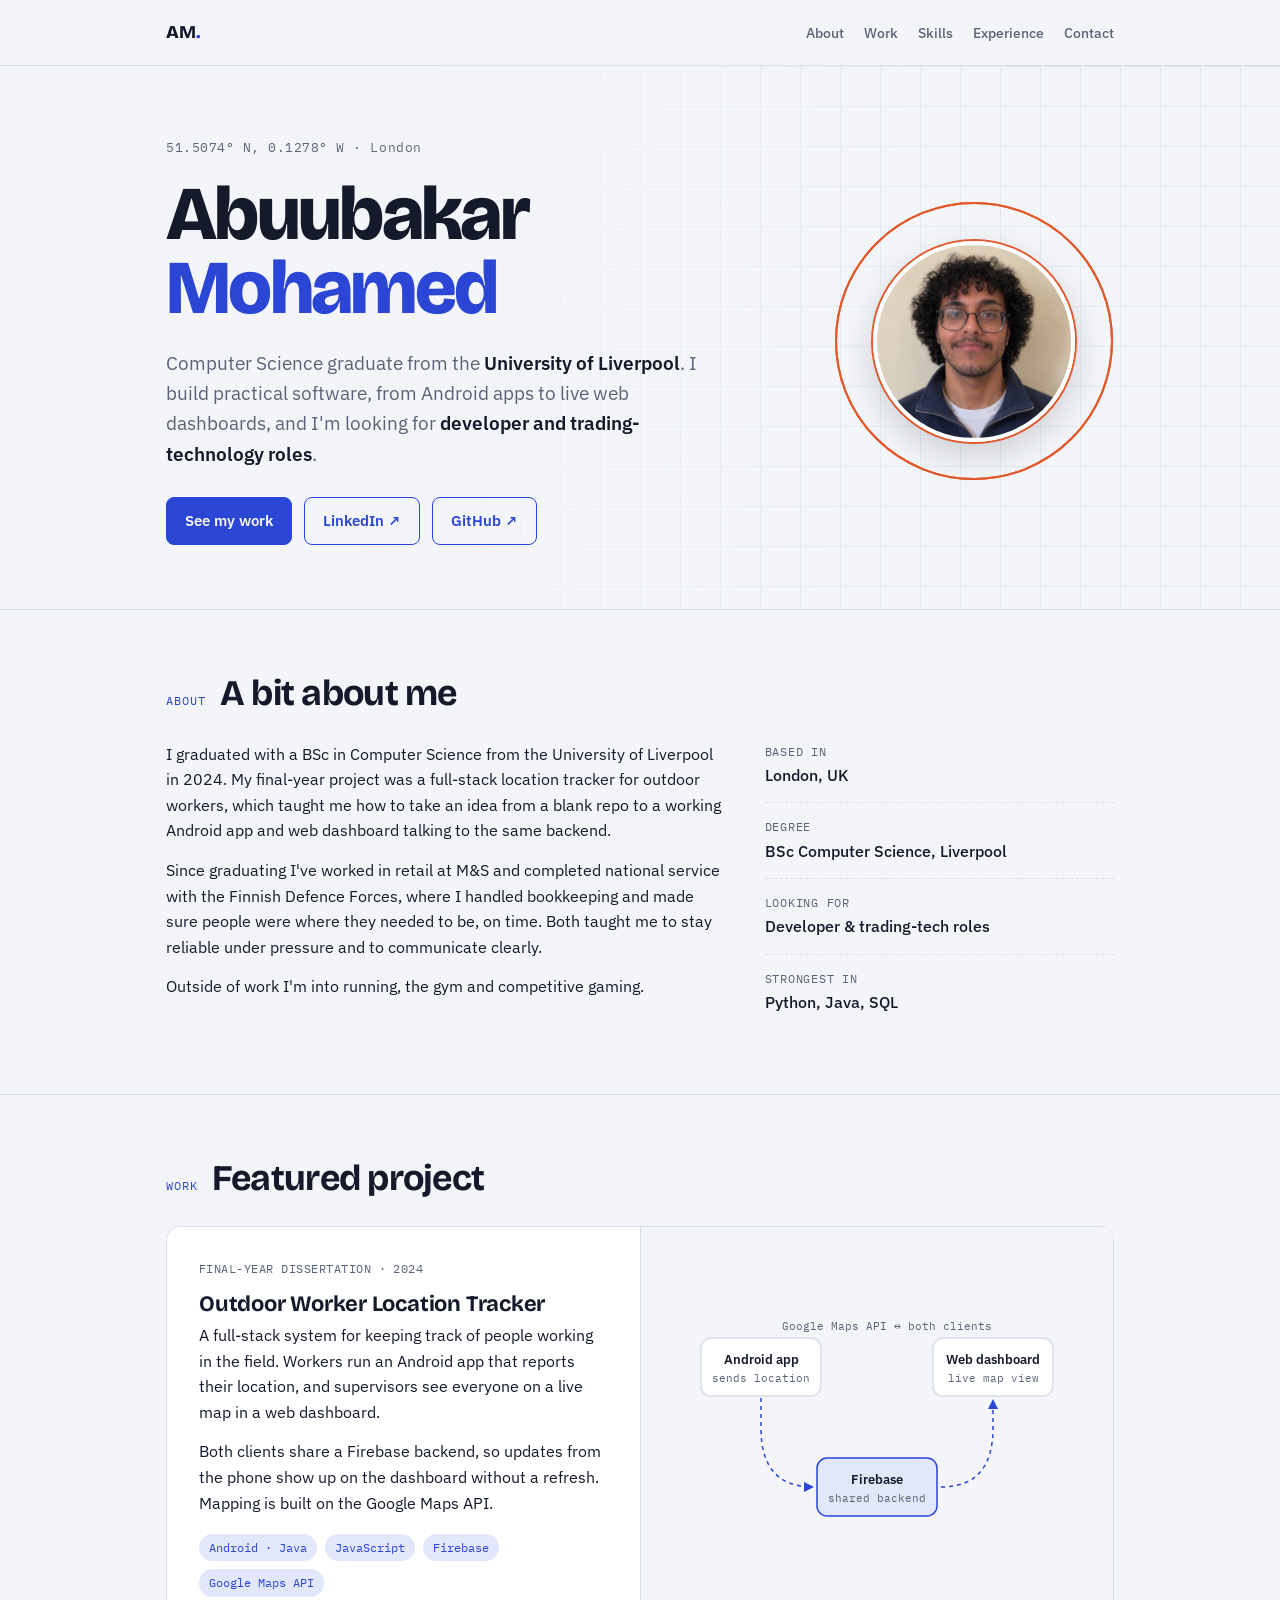
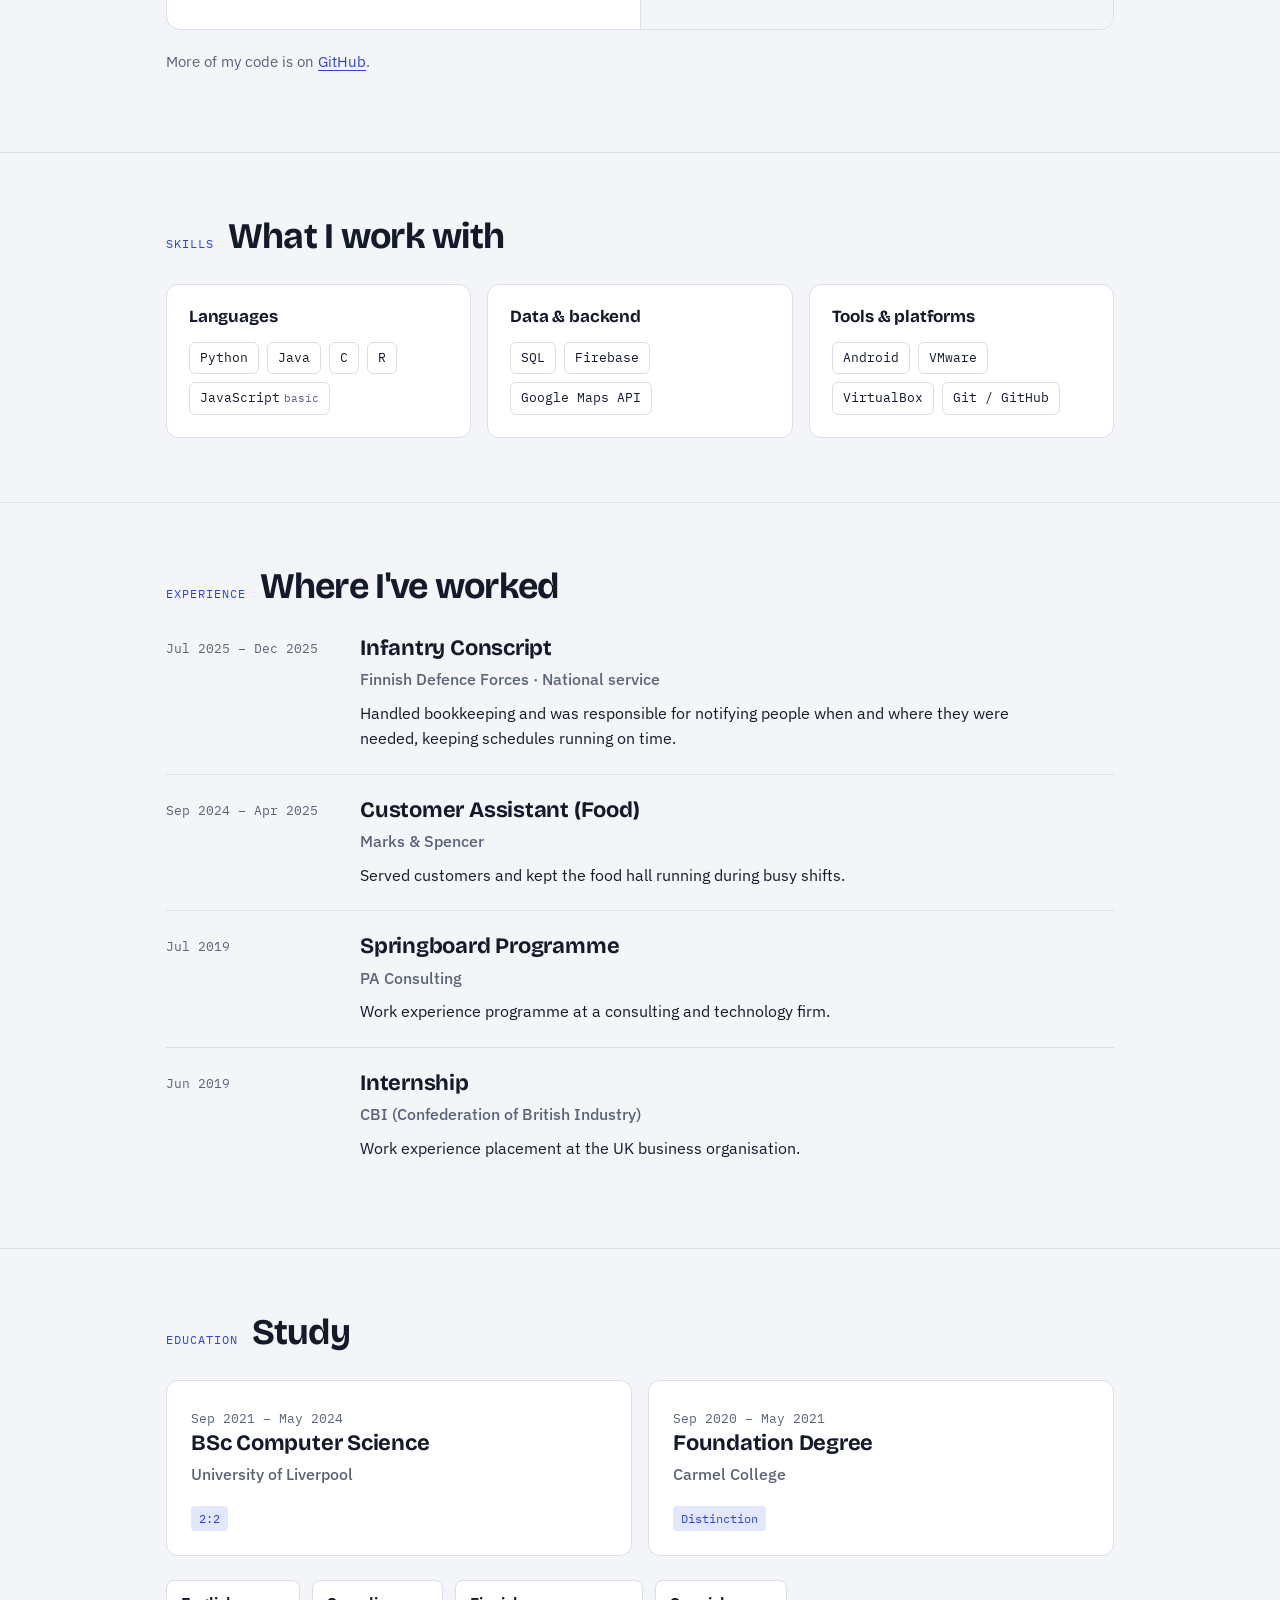
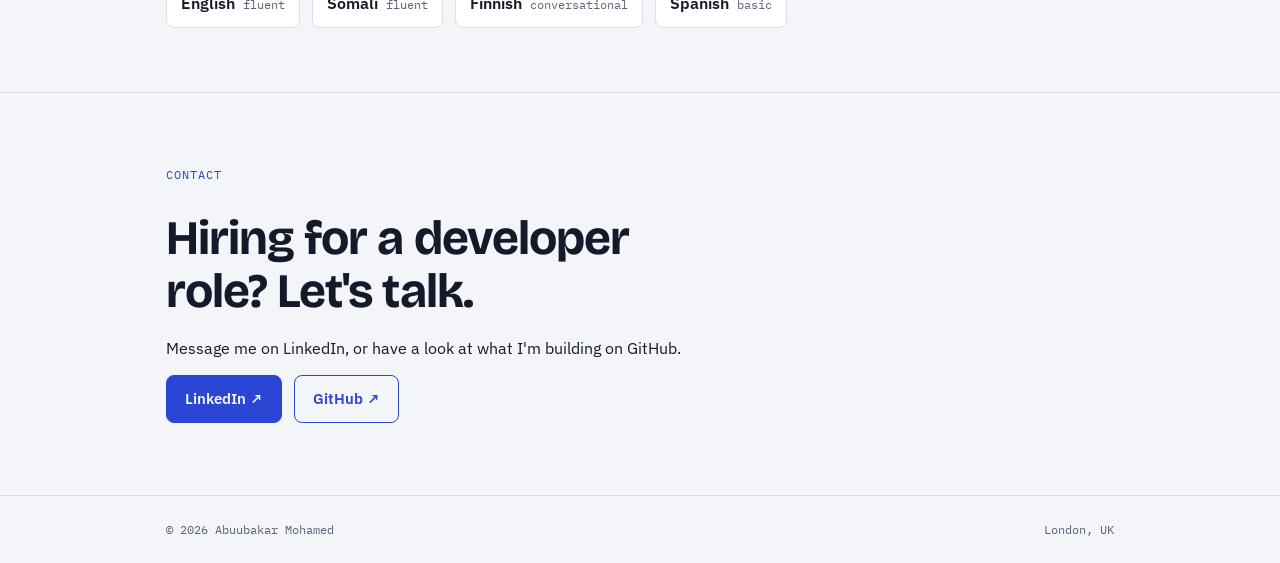
==== index.html @ 8b2a66dd "Initial commit: portfolio site Co-Authored-By: Claude Opus 5.5 <noreply@anthropic.com>" ====
<!doctype html>
<html lang="en">
<head>
<meta charset="utf-8">
<meta name="viewport" content="width=device-width, initial-scale=1, viewport-fit=cover">
<meta name="description" content="Abuubakar Mohamed: Computer Science graduate in London, looking for developer and trading-technology roles.">
<title>Abuubakar Mohamed</title>
<link rel="preconnect" href="https://fonts.googleapis.com">
<link rel="preconnect" href="https://fonts.gstatic.com" crossorigin>
<link rel="stylesheet" href="https://fonts.googleapis.com/css2?family=Bricolage+Grotesque:opsz,wght@12..96,500;12..96,700;12..96,800&family=IBM+Plex+Sans:wght@400;500;600&family=IBM+Plex+Mono:wght@400;500&display=swap">
<style>
/* Layout: a single left-aligned column with a map-grid hero (nod to the location-tracking dissertation); sections read like survey sheets with mono coordinates as labels. */
:root {
  --bg: #F3F5F8;
  --surface: #FFFFFF;
  --ink: #141A2A;
  --muted: #5A6378;
  --line: #D9DEE8;
  --grid: #E3E8F1;
  --accent: #2B45D4;
  --accent-soft: #E3E7FB;
  --pin: #E2582B;
  --f-display: "Bricolage Grotesque", "Segoe UI", system-ui, sans-serif;
  --f-body: "IBM Plex Sans", "Segoe UI", system-ui, sans-serif;
  --f-mono: "IBM Plex Mono", ui-monospace, "SFMono-Regular", Menlo, monospace;
}
@media (prefers-color-scheme: dark) {
  :root:not([data-theme="light"]) {
    --bg: #0E1220; --surface: #161B2C; --ink: #E8ECF6; --muted: #9AA3B8;
    --line: #283049; --grid: #1C2236; --accent: #8EA0FF; --accent-soft: #1F2747; --pin: #FF7D52;
    color-scheme: dark;
  }
}
:root[data-theme="dark"] {
  --bg: #0E1220; --surface: #161B2C; --ink: #E8ECF6; --muted: #9AA3B8;
  --line: #283049; --grid: #1C2236; --accent: #8EA0FF; --accent-soft: #1F2747; --pin: #FF7D52;
  color-scheme: dark;
}

* { box-sizing: border-box; }
body {
  background: var(--bg);
  color: var(--ink);
  font-family: var(--f-body);
  font-size: 16px;
  line-height: 1.6;
  -webkit-font-smoothing: antialiased;
}
a { color: var(--accent); text-underline-offset: 3px; }
a:focus-visible, button:focus-visible { outline: 2px solid var(--accent); outline-offset: 3px; border-radius: 4px; }

.wrap {
  max-width: 980px;
  margin: 0 auto;
  padding-left: max(16px, env(safe-area-inset-left, 0px));
  padding-right: max(16px, env(safe-area-inset-right, 0px));
}

/* Nav */
nav.top { border-bottom: 1px solid var(--line); }
nav.top .wrap { display: flex; justify-content: space-between; align-items: center; gap: 16px; padding-block: 18px; flex-wrap: wrap; }
.mark { font-family: var(--f-display); font-weight: 800; font-size: 18px; letter-spacing: -0.01em; color: var(--ink); text-decoration: none; }
.mark span { color: var(--accent); }
nav.top ul { list-style: none; margin: 0; padding: 0; display: flex; gap: 20px; flex-wrap: wrap; }
nav.top ul a { color: var(--muted); text-decoration: none; font-size: 14px; font-weight: 500; }
nav.top ul a:hover { color: var(--ink); }

/* Hero */
.hero { position: relative; overflow: hidden; border-bottom: 1px solid var(--line); }
.hero::before {
  content: ""; position: absolute; inset: 0;
  background-image:
    linear-gradient(var(--grid) 1px, transparent 1px),
    linear-gradient(90deg, var(--grid) 1px, transparent 1px);
  background-size: 40px 40px;
  mask-image: linear-gradient(100deg, transparent 30%, #000 75%);
  -webkit-mask-image: linear-gradient(100deg, transparent 30%, #000 75%);
}
.hero .wrap { position: relative; padding-block: 72px 64px; display: grid; grid-template-columns: minmax(0, 1.5fr) minmax(0, 1fr); gap: 40px; align-items: center; }
.coords { font-family: var(--f-mono); font-size: 13px; color: var(--muted); letter-spacing: 0.04em; margin: 0 0 18px; }
h1 {
  font-family: var(--f-display); font-weight: 800;
  font-size: clamp(42px, 7vw, 76px); line-height: 0.98; letter-spacing: -0.035em;
  margin: 0 0 22px; text-wrap: balance;
}
h1 .last { color: var(--accent); }
.lede { font-size: 19px; color: var(--muted); max-width: 34em; margin: 0 0 28px; }
.lede strong { color: var(--ink); font-weight: 600; }
.cta { display: flex; gap: 12px; flex-wrap: wrap; }
.btn {
  display: inline-flex; align-items: center; gap: 8px;
  padding: 11px 18px; border-radius: 8px; font-weight: 600; font-size: 15px;
  text-decoration: none; border: 1px solid var(--accent);
  transition: transform .15s ease, background .15s ease;
}
.btn.primary { background: var(--accent); color: var(--bg); }
.btn.ghost { color: var(--accent); background: transparent; }
.btn:hover { transform: translateY(-1px); }

/* Pin graphic */
.pinbox { justify-self: end; width: 100%; max-width: 280px; aspect-ratio: 1; position: relative; }
.pinbox svg { position: absolute; inset: 0; width: 100%; height: 100%; display: block; }
.photo {
  position: absolute; inset: 14%; width: 72%; height: 72%; max-width: 72%;
  object-fit: cover; border-radius: 50%;
  border: 4px solid var(--surface); box-shadow: 0 0 0 2px var(--pin), 0 12px 32px rgba(20, 26, 42, 0.18);
}
.ring { fill: none; stroke: var(--pin); transform-origin: 140px 140px; animation: ping 2.8s ease-out infinite; }
.ring.r2 { animation-delay: 1.4s; }
@keyframes ping { from { transform: scale(0.3); opacity: .7; } to { transform: scale(1); opacity: 0; } }
@media (prefers-reduced-motion: reduce) { .ring { animation: none; opacity: .25; } .btn { transition: none; } }

/* Sections */
section { padding-block: 64px; border-bottom: 1px solid var(--line); }
.sec-head { display: flex; align-items: baseline; gap: 14px; margin-bottom: 28px; flex-wrap: wrap; }
.sec-head .tag { font-family: var(--f-mono); font-size: 12px; color: var(--accent); letter-spacing: 0.08em; text-transform: uppercase; }
h2 { font-family: var(--f-display); font-weight: 700; font-size: clamp(28px, 4vw, 36px); letter-spacing: -0.02em; margin: 0; line-height: 1.1; }
h3 { font-family: var(--f-display); font-weight: 700; font-size: 22px; letter-spacing: -0.01em; margin: 0 0 6px; line-height: 1.2; }
p { margin: 0 0 14px; max-width: 65ch; }

.about-grid { display: grid; grid-template-columns: minmax(0, 1.6fr) minmax(0, 1fr); gap: 40px; }
.facts { list-style: none; margin: 0; padding: 0; display: grid; gap: 14px; }
.facts li { display: grid; gap: 2px; padding-bottom: 14px; border-bottom: 1px dashed var(--line); }
.facts li:last-child { border-bottom: 0; }
.facts .k { font-family: var(--f-mono); font-size: 12px; color: var(--muted); text-transform: uppercase; letter-spacing: 0.06em; }
.facts .v { font-weight: 500; }

/* Project */
.project {
  background: var(--surface); border: 1px solid var(--line); border-radius: 14px;
  display: grid; grid-template-columns: minmax(0, 1fr) minmax(0, 1fr); overflow: hidden;
}
.project .body { padding: 32px; min-width: 0; }
.project .meta { font-family: var(--f-mono); font-size: 12px; color: var(--muted); margin-bottom: 12px; letter-spacing: 0.04em; }
.chips { display: flex; flex-wrap: wrap; gap: 8px; margin-top: 18px; }
.chip { font-family: var(--f-mono); font-size: 12px; padding: 4px 10px; border-radius: 999px; background: var(--accent-soft); color: var(--accent); }
.project .visual { border-left: 1px solid var(--line); background: var(--bg); padding: 24px; display: grid; place-items: center; min-width: 0; }
.diagram { width: 100%; max-width: 380px; height: auto; }
.diagram text { font-family: var(--f-mono); font-size: 11px; fill: var(--muted); }
.diagram .label { font-family: var(--f-body); font-size: 13px; font-weight: 600; fill: var(--ink); }
.diagram .node { fill: var(--surface); stroke: var(--line); stroke-width: 1.5; }
.diagram .hub { fill: var(--accent-soft); stroke: var(--accent); stroke-width: 1.5; }
.diagram .edge { stroke: var(--accent); stroke-width: 1.5; fill: none; stroke-dasharray: 4 4; }
.diagram .arrow { fill: var(--accent); }
.more { margin-top: 20px; font-size: 15px; color: var(--muted); }

/* Skills */
.skills { display: grid; grid-template-columns: repeat(3, minmax(0, 1fr)); gap: 16px; }
.skill-group { background: var(--surface); border: 1px solid var(--line); border-radius: 12px; padding: 22px; }
.skill-group h3 { font-size: 17px; margin-bottom: 14px; }
.skill-group ul { list-style: none; margin: 0; padding: 0; display: flex; flex-wrap: wrap; gap: 8px; }
.skill-group li { font-family: var(--f-mono); font-size: 13px; padding: 5px 10px; border: 1px solid var(--line); border-radius: 6px; }
.skill-group li small { color: var(--muted); font-size: 11px; margin-left: 4px; }

/* Timeline */
.timeline { list-style: none; margin: 0; padding: 0; display: grid; gap: 0; }
.timeline li { display: grid; grid-template-columns: 170px minmax(0, 1fr); gap: 24px; padding-block: 22px; border-top: 1px solid var(--line); }
.timeline li:first-child { border-top: 0; padding-top: 0; }
.when { font-family: var(--f-mono); font-size: 13px; color: var(--muted); font-variant-numeric: tabular-nums; padding-top: 4px; }
.org { color: var(--muted); font-weight: 500; margin-bottom: 8px; }
.timeline p { margin: 0; }

.edu { display: grid; grid-template-columns: repeat(2, minmax(0, 1fr)); gap: 16px; }
.edu-card { background: var(--surface); border: 1px solid var(--line); border-radius: 12px; padding: 24px; }
.edu-card .grade { display: inline-block; font-family: var(--f-mono); font-size: 12px; color: var(--accent); background: var(--accent-soft); padding: 3px 8px; border-radius: 4px; margin-top: 10px; }

.langs { display: flex; flex-wrap: wrap; gap: 12px; margin-top: 24px; }
.lang { display: flex; align-items: baseline; gap: 8px; padding: 10px 14px; border: 1px solid var(--line); border-radius: 8px; background: var(--surface); }
.lang b { font-weight: 600; }
.lang span { font-family: var(--f-mono); font-size: 12px; color: var(--muted); }

/* Contact */
.contact { padding-block: 72px; border-bottom: 0; }
.contact h2 { font-size: clamp(32px, 5vw, 48px); max-width: 16ch; text-wrap: balance; margin-bottom: 18px; }
footer { border-top: 1px solid var(--line); }
footer .wrap { padding-block: 24px; display: flex; justify-content: space-between; gap: 12px; flex-wrap: wrap; font-family: var(--f-mono); font-size: 12px; color: var(--muted); }

@media (max-width: 760px) {
  .hero .wrap, .about-grid, .project, .edu { grid-template-columns: minmax(0, 1fr); }
  .pinbox { justify-self: start; max-width: 180px; order: -1; }
  .project .visual { border-left: 0; border-top: 1px solid var(--line); }
  .skills { grid-template-columns: minmax(0, 1fr); }
  .timeline li { grid-template-columns: minmax(0, 1fr); gap: 6px; }
  .hero .wrap { padding-block: 48px; }
  section { padding-block: 48px; }
  nav.top ul { gap: 14px; }
}
</style>
<style>html{scroll-behavior:smooth} body{margin:0} img{max-width:100%}</style>
</head>
<body>
<nav class="top" aria-label="Main">
  <div class="wrap">
    <a class="mark" href="#top">AM<span>.</span></a>
    <ul>
      <li><a href="#about">About</a></li>
      <li><a href="#work">Work</a></li>
      <li><a href="#skills">Skills</a></li>
      <li><a href="#experience">Experience</a></li>
      <li><a href="#contact">Contact</a></li>
    </ul>
  </div>
</nav>

<header class="hero" id="top">
  <div class="wrap">
    <div>
      <p class="coords">51.5074° N, 0.1278° W · London</p>
      <h1>Abuubakar<br><span class="last">Mohamed</span></h1>
      <p class="lede">Computer Science graduate from the <strong>University of Liverpool</strong>. I build practical software, from Android apps to live web dashboards, and I'm looking for <strong>developer and trading-technology roles</strong>.</p>
      <div class="cta">
        <a class="btn primary" href="#work">See my work</a>
        <a class="btn ghost" href="https://www.linkedin.com/in/abuubakar-mohamed/" target="_blank" rel="noopener">LinkedIn ↗</a>
        <a class="btn ghost" href="https://github.com/abuubakarmohamed" target="_blank" rel="noopener">GitHub ↗</a>
      </div>
    </div>
    <div class="pinbox">
      <svg viewBox="0 0 280 280" aria-hidden="true">
        <circle class="ring" cx="140" cy="140" r="138" stroke-width="2"/>
        <circle class="ring r2" cx="140" cy="140" r="138" stroke-width="2"/>
      </svg>
      <img class="photo" src="photo.jpg" alt="Portrait of Abuubakar Mohamed" width="400" height="400">
    </div>
  </div>
</header>

<main>
  <section id="about">
    <div class="wrap">
      <div class="sec-head"><span class="tag">About</span><h2>A bit about me</h2></div>
      <div class="about-grid">
        <div>
          <p>I graduated with a BSc in Computer Science from the University of Liverpool in 2024. My final-year project was a full-stack location tracker for outdoor workers, which taught me how to take an idea from a blank repo to a working Android app and web dashboard talking to the same backend.</p>
          <p>Since graduating I've worked in retail at M&amp;S and completed national service with the Finnish Defence Forces, where I handled bookkeeping and made sure people were where they needed to be, on time. Both taught me to stay reliable under pressure and to communicate clearly.</p>
          <p>Outside of work I'm into running, the gym and competitive gaming.</p>
        </div>
        <ul class="facts">
          <li><span class="k">Based in</span><span class="v">London, UK</span></li>
          <li><span class="k">Degree</span><span class="v">BSc Computer Science, Liverpool</span></li>
          <li><span class="k">Looking for</span><span class="v">Developer &amp; trading-tech roles</span></li>
          <li><span class="k">Strongest in</span><span class="v">Python, Java, SQL</span></li>
        </ul>
      </div>
    </div>
  </section>

  <section id="work">
    <div class="wrap">
      <div class="sec-head"><span class="tag">Work</span><h2>Featured project</h2></div>
      <article class="project">
        <div class="body">
          <div class="meta">FINAL-YEAR DISSERTATION · 2024</div>
          <h3>Outdoor Worker Location Tracker</h3>
          <p>A full-stack system for keeping track of people working in the field. Workers run an Android app that reports their location, and supervisors see everyone on a live map in a web dashboard.</p>
          <p>Both clients share a Firebase backend, so updates from the phone show up on the dashboard without a refresh. Mapping is built on the Google Maps API.</p>
          <div class="chips">
            <span class="chip">Android · Java</span>
            <span class="chip">JavaScript</span>
            <span class="chip">Firebase</span>
            <span class="chip">Google Maps API</span>
          </div>
        </div>
        <div class="visual">
          <svg class="diagram" viewBox="0 0 380 240" role="img" aria-label="Architecture: Android app and web dashboard both connect to Firebase, with Google Maps for mapping">
            <defs><marker id="ah" viewBox="0 0 10 10" refX="9" refY="5" markerWidth="7" markerHeight="7" orient="auto-start-reverse"><path class="arrow" d="M0 0L10 5L0 10z"/></marker></defs>
            <rect class="node" x="14" y="30" width="120" height="58" rx="10"/>
            <text class="label" x="74" y="56" text-anchor="middle">Android app</text>
            <text x="74" y="74" text-anchor="middle">sends location</text>
            <rect class="node" x="246" y="30" width="120" height="58" rx="10"/>
            <text class="label" x="306" y="56" text-anchor="middle">Web dashboard</text>
            <text x="306" y="74" text-anchor="middle">live map view</text>
            <rect class="hub" x="130" y="150" width="120" height="58" rx="10"/>
            <text class="label" x="190" y="176" text-anchor="middle">Firebase</text>
            <text x="190" y="194" text-anchor="middle">shared backend</text>
            <path class="edge" d="M74 90 L74 120 Q74 179 126 179" marker-end="url(#ah)"/>
            <path class="edge" d="M254 179 Q306 179 306 120 L306 92" marker-end="url(#ah)"/>
            <text x="200" y="22" text-anchor="middle">Google Maps API ↔ both clients</text>
          </svg>
        </div>
      </article>
      <p class="more">More of my code is on <a href="https://github.com/abuubakarmohamed" target="_blank" rel="noopener">GitHub</a>.</p>
    </div>
  </section>

  <section id="skills">
    <div class="wrap">
      <div class="sec-head"><span class="tag">Skills</span><h2>What I work with</h2></div>
      <div class="skills">
        <div class="skill-group">
          <h3>Languages</h3>
          <ul><li>Python</li><li>Java</li><li>C</li><li>R</li><li>JavaScript<small>basic</small></li></ul>
        </div>
        <div class="skill-group">
          <h3>Data &amp; backend</h3>
          <ul><li>SQL</li><li>Firebase</li><li>Google Maps API</li></ul>
        </div>
        <div class="skill-group">
          <h3>Tools &amp; platforms</h3>
          <ul><li>Android</li><li>VMware</li><li>VirtualBox</li><li>Git / GitHub</li></ul>
        </div>
      </div>
    </div>
  </section>

  <section id="experience">
    <div class="wrap">
      <div class="sec-head"><span class="tag">Experience</span><h2>Where I've worked</h2></div>
      <ol class="timeline">
        <li>
          <div class="when">Jul 2025 – Dec 2025</div>
          <div>
            <h3>Infantry Conscript</h3>
            <div class="org">Finnish Defence Forces · National service</div>
            <p>Handled bookkeeping and was responsible for notifying people when and where they were needed, keeping schedules running on time.</p>
          </div>
        </li>
        <li>
          <div class="when">Sep 2024 – Apr 2025</div>
          <div>
            <h3>Customer Assistant (Food)</h3>
            <div class="org">Marks &amp; Spencer</div>
            <p>Served customers and kept the food hall running during busy shifts.</p>
          </div>
        </li>
        <li>
          <div class="when">Jul 2019</div>
          <div>
            <h3>Springboard Programme</h3>
            <div class="org">PA Consulting</div>
            <p>Work experience programme at a consulting and technology firm.</p>
          </div>
        </li>
        <li>
          <div class="when">Jun 2019</div>
          <div>
            <h3>Internship</h3>
            <div class="org">CBI (Confederation of British Industry)</div>
            <p>Work experience placement at the UK business organisation.</p>
          </div>
        </li>
      </ol>
    </div>
  </section>

  <section id="education">
    <div class="wrap">
      <div class="sec-head"><span class="tag">Education</span><h2>Study</h2></div>
      <div class="edu">
        <div class="edu-card">
          <div class="when">Sep 2021 – May 2024</div>
          <h3>BSc Computer Science</h3>
          <div class="org">University of Liverpool</div>
          <span class="grade">2:2</span>
        </div>
        <div class="edu-card">
          <div class="when">Sep 2020 – May 2021</div>
          <h3>Foundation Degree</h3>
          <div class="org">Carmel College</div>
          <span class="grade">Distinction</span>
        </div>
      </div>
      <div class="langs" aria-label="Spoken languages">
        <div class="lang"><b>English</b><span>fluent</span></div>
        <div class="lang"><b>Somali</b><span>fluent</span></div>
        <div class="lang"><b>Finnish</b><span>conversational</span></div>
        <div class="lang"><b>Spanish</b><span>basic</span></div>
      </div>
    </div>
  </section>

  <section class="contact" id="contact">
    <div class="wrap">
      <div class="sec-head"><span class="tag">Contact</span></div>
      <h2>Hiring for a developer role? Let's talk.</h2>
      <p>Message me on LinkedIn, or have a look at what I'm building on GitHub.</p>
      <div class="cta">
        <a class="btn primary" href="https://www.linkedin.com/in/abuubakar-mohamed/" target="_blank" rel="noopener">LinkedIn ↗</a>
        <a class="btn ghost" href="https://github.com/abuubakarmohamed" target="_blank" rel="noopener">GitHub ↗</a>
      </div>
    </div>
  </section>
</main>

<footer>
  <div class="wrap"><span>© 2026 Abuubakar Mohamed</span><span>London, UK</span></div>
</footer>
</body>
</html>
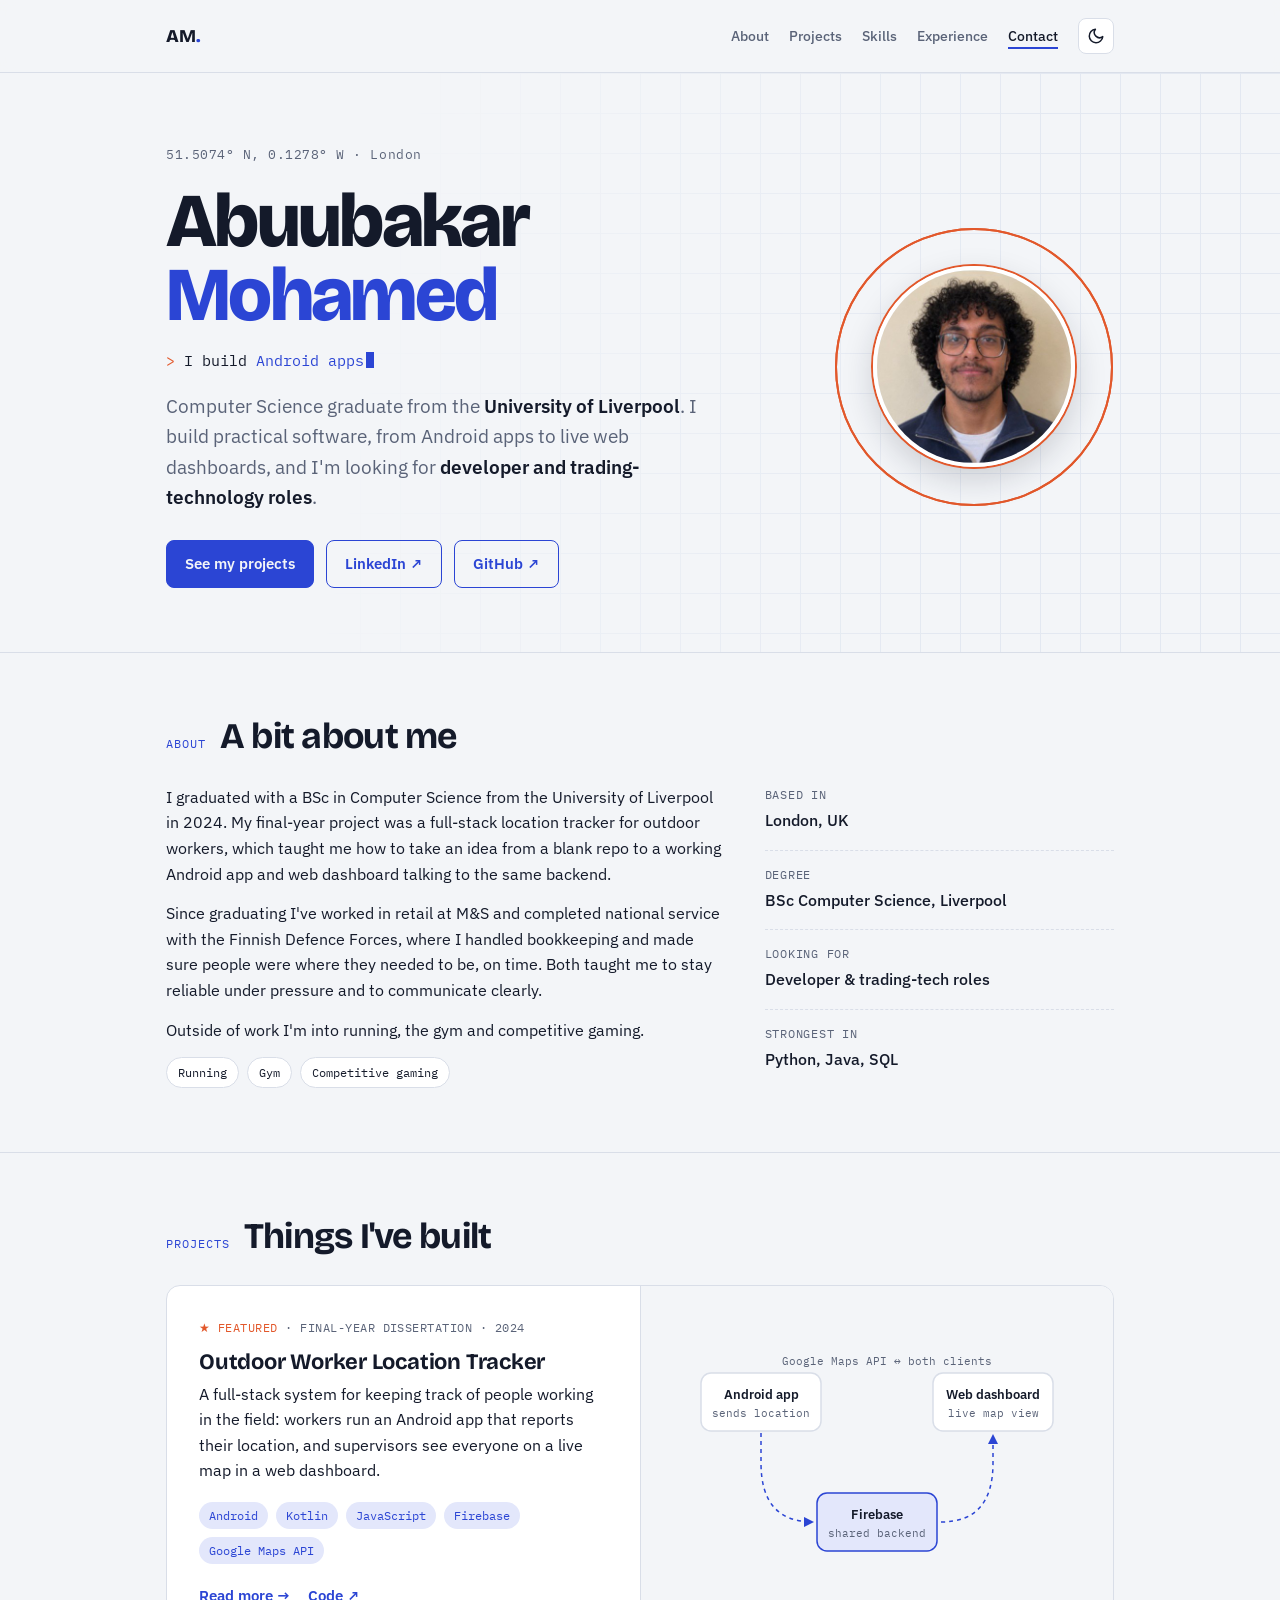
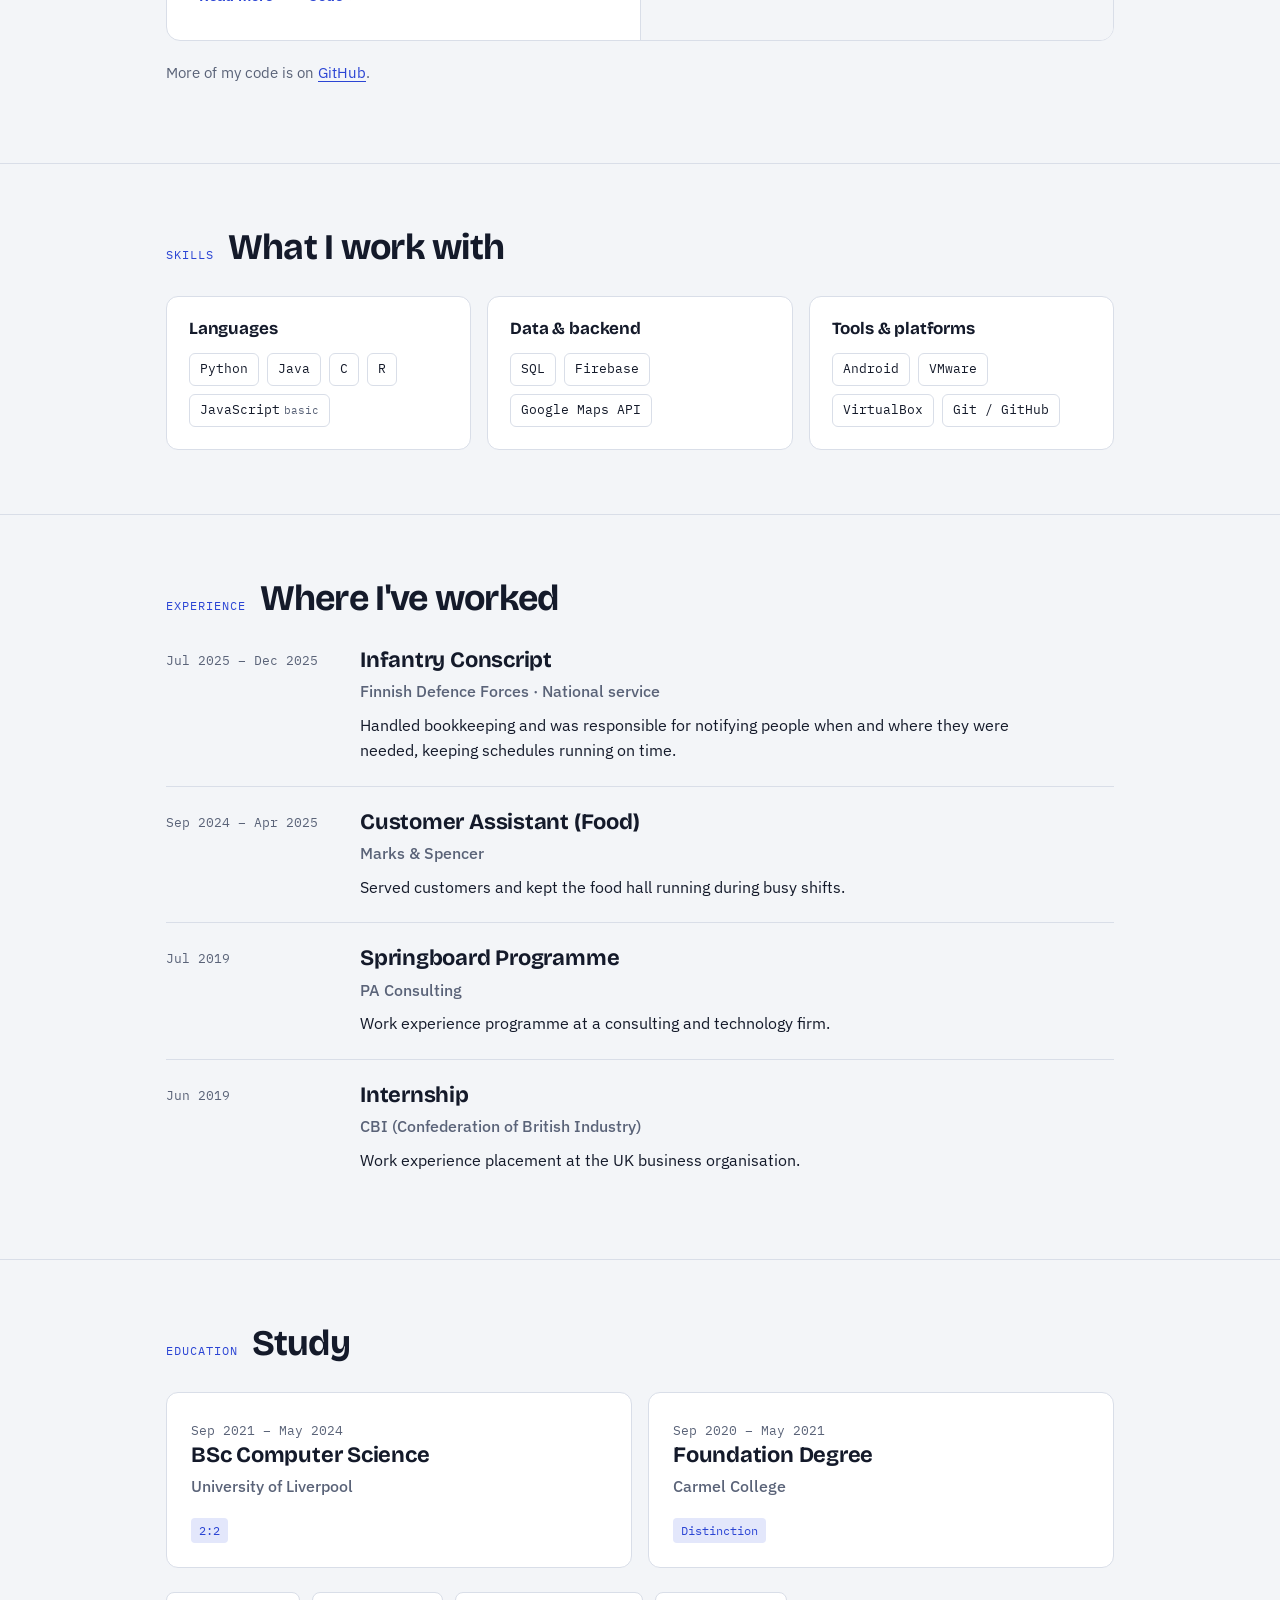
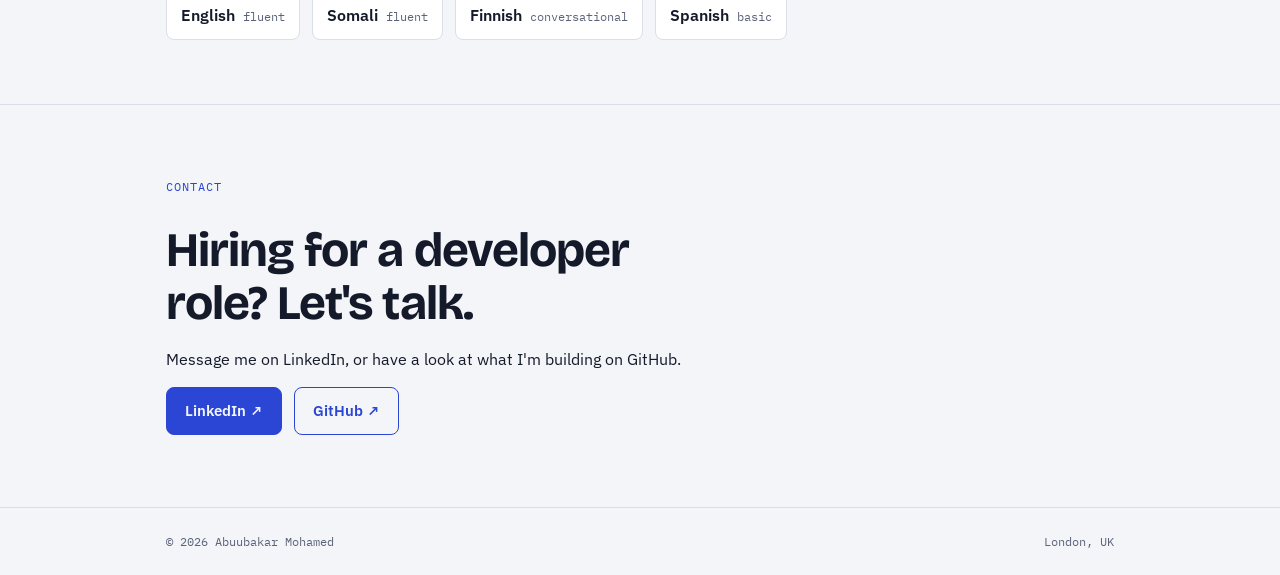
==== commit bd3e0bf9: "Add interactive projects section, theme toggle and hero effects Projects are now rendered from proje" ====
--- a/index.html
+++ b/index.html
@@ -5,6 +5,12 @@
 <meta name="viewport" content="width=device-width, initial-scale=1, viewport-fit=cover">
 <meta name="description" content="Abuubakar Mohamed: Computer Science graduate in London, looking for developer and trading-technology roles.">
 <title>Abuubakar Mohamed</title>
+<link rel="icon" href="favicon.svg" type="image/svg+xml">
+<script>
+  // Apply a saved theme before first paint so there's no flash.
+  document.documentElement.classList.add("js");
+  try { var t = localStorage.getItem("theme"); if (t === "light" || t === "dark") document.documentElement.dataset.theme = t; } catch (e) {}
+</script>
 <link rel="preconnect" href="https://fonts.googleapis.com">
 <link rel="preconnect" href="https://fonts.gstatic.com" crossorigin>
 <link rel="stylesheet" href="https://fonts.googleapis.com/css2?family=Bricolage+Grotesque:opsz,wght@12..96,500;12..96,700;12..96,800&family=IBM+Plex+Sans:wght@400;500;600&family=IBM+Plex+Mono:wght@400;500&display=swap">
@@ -63,7 +69,16 @@
 .mark span { color: var(--accent); }
 nav.top ul { list-style: none; margin: 0; padding: 0; display: flex; gap: 20px; flex-wrap: wrap; }
 nav.top ul a { color: var(--muted); text-decoration: none; font-size: 14px; font-weight: 500; }
-nav.top ul a:hover { color: var(--ink); }
+nav.top ul a:hover, nav.top ul a[aria-current="true"] { color: var(--ink); }
+nav.top ul a[aria-current="true"] { text-decoration: underline; text-decoration-color: var(--accent); text-decoration-thickness: 2px; text-underline-offset: 6px; }
+nav.top { position: sticky; top: 0; z-index: 10; background: color-mix(in srgb, var(--bg) 88%, transparent); backdrop-filter: blur(8px); -webkit-backdrop-filter: blur(8px); }
+.nav-right { display: flex; align-items: center; gap: 20px; flex-wrap: wrap; }
+.theme-btn {
+  width: 36px; height: 36px; display: grid; place-items: center; padding: 0;
+  border: 1px solid var(--line); border-radius: 8px; background: var(--surface); color: var(--ink); cursor: pointer;
+}
+.theme-btn:hover { border-color: var(--accent); color: var(--accent); }
+.theme-btn svg { width: 18px; height: 18px; }
 
 /* Hero */
 .hero { position: relative; overflow: hidden; border-bottom: 1px solid var(--line); }
@@ -76,6 +91,19 @@
   mask-image: linear-gradient(100deg, transparent 30%, #000 75%);
   -webkit-mask-image: linear-gradient(100deg, transparent 30%, #000 75%);
 }
+/* Spotlight that follows the cursor across the map grid */
+.hero::after {
+  content: ""; position: absolute; inset: 0; pointer-events: none; opacity: 0; transition: opacity .3s ease;
+  background: radial-gradient(260px circle at var(--mx, 50%) var(--my, 50%), color-mix(in srgb, var(--accent) 12%, transparent), transparent 70%);
+}
+.hero.lit::after { opacity: 1; }
+.coords { font-variant-numeric: tabular-nums; }
+.typed { font-family: var(--f-mono); font-size: 15px; color: var(--ink); margin: -6px 0 18px; min-height: 1.6em; }
+.typed .prompt { color: var(--pin); }
+.typed .word { color: var(--accent); }
+.typed .caret { display: inline-block; width: 0.55em; height: 1.1em; vertical-align: -0.18em; background: var(--accent); margin-left: 2px; animation: blink 1s steps(1) infinite; }
+@keyframes blink { 50% { opacity: 0; } }
+.sr-only { position: absolute; width: 1px; height: 1px; padding: 0; margin: -1px; overflow: hidden; clip: rect(0 0 0 0); white-space: nowrap; border: 0; }
 .hero .wrap { position: relative; padding-block: 72px 64px; display: grid; grid-template-columns: minmax(0, 1.5fr) minmax(0, 1fr); gap: 40px; align-items: center; }
 .coords { font-family: var(--f-mono); font-size: 13px; color: var(--muted); letter-spacing: 0.04em; margin: 0 0 18px; }
 h1 {
@@ -108,10 +136,12 @@
 .ring { fill: none; stroke: var(--pin); transform-origin: 140px 140px; animation: ping 2.8s ease-out infinite; }
 .ring.r2 { animation-delay: 1.4s; }
 @keyframes ping { from { transform: scale(0.3); opacity: .7; } to { transform: scale(1); opacity: 0; } }
-@media (prefers-reduced-motion: reduce) { .ring { animation: none; opacity: .25; } .btn { transition: none; } }
+.pinbox:hover .ring { animation-duration: 1.4s; }
+@media (prefers-reduced-motion: reduce) { .ring { animation: none; opacity: .25; } .btn { transition: none; } .typed .caret { animation: none; } }
 
 /* Sections */
 section { padding-block: 64px; border-bottom: 1px solid var(--line); }
+section[id], header[id] { scroll-margin-top: 72px; }
 .sec-head { display: flex; align-items: baseline; gap: 14px; margin-bottom: 28px; flex-wrap: wrap; }
 .sec-head .tag { font-family: var(--f-mono); font-size: 12px; color: var(--accent); letter-spacing: 0.08em; text-transform: uppercase; }
 h2 { font-family: var(--f-display); font-weight: 700; font-size: clamp(28px, 4vw, 36px); letter-spacing: -0.02em; margin: 0; line-height: 1.1; }
@@ -125,24 +155,69 @@
 .facts .k { font-family: var(--f-mono); font-size: 12px; color: var(--muted); text-transform: uppercase; letter-spacing: 0.06em; }
 .facts .v { font-weight: 500; }
 
-/* Project */
-.project {
-  background: var(--surface); border: 1px solid var(--line); border-radius: 14px;
-  display: grid; grid-template-columns: minmax(0, 1fr) minmax(0, 1fr); overflow: hidden;
-}
-.project .body { padding: 32px; min-width: 0; }
-.project .meta { font-family: var(--f-mono); font-size: 12px; color: var(--muted); margin-bottom: 12px; letter-spacing: 0.04em; }
-.chips { display: flex; flex-wrap: wrap; gap: 8px; margin-top: 18px; }
+.interests { display: flex; flex-wrap: wrap; gap: 8px; margin-top: 6px; }
+.interests span { font-family: var(--f-mono); font-size: 12px; padding: 5px 11px; border-radius: 999px; border: 1px solid var(--line); background: var(--surface); }
+
+/* Projects (rendered from projects.js) */
+.filters { display: flex; flex-wrap: wrap; gap: 8px; margin: -8px 0 24px; }
+.filters[hidden] { display: none; }
+.filter {
+  font-family: var(--f-mono); font-size: 12px; padding: 6px 12px; border-radius: 999px; cursor: pointer;
+  border: 1px solid var(--line); background: var(--surface); color: var(--muted);
+}
+.filter:hover { color: var(--ink); border-color: var(--accent); }
+.filter[aria-pressed="true"] { background: var(--accent); border-color: var(--accent); color: var(--bg); }
+.filter small { opacity: .7; margin-left: 4px; }
+.proj-grid { display: grid; grid-template-columns: repeat(2, minmax(0, 1fr)); gap: 16px; }
+.pcard {
+  background: var(--surface); border: 1px solid var(--line); border-radius: 14px; overflow: hidden;
+  display: flex; flex-direction: column; min-width: 0;
+  transition: border-color .2s ease, transform .2s ease, box-shadow .2s ease;
+}
+.pcard:hover { border-color: var(--accent); transform: translateY(-2px); box-shadow: 0 10px 28px rgba(20, 26, 42, 0.10); }
+.pcard[hidden] { display: none; }
+.pcard.featured { grid-column: 1 / -1; display: grid; grid-template-columns: minmax(0, 1fr) minmax(0, 1fr); }
+.pcard .body { padding: 28px; min-width: 0; display: flex; flex-direction: column; }
+.pcard.featured .body { padding: 32px; }
+.pcard .meta { font-family: var(--f-mono); font-size: 12px; color: var(--muted); margin-bottom: 12px; letter-spacing: 0.04em; text-transform: uppercase; }
+.pcard .meta .star { color: var(--pin); }
+.pcard .visual { background: var(--bg); border-bottom: 1px solid var(--line); padding: 20px; display: grid; place-items: center; min-width: 0; order: -1; }
+.pcard.featured .visual { border-bottom: 0; border-left: 1px solid var(--line); order: 0; padding: 24px; }
+.pcard .visual img, .pcard .visual svg, .modal-visual img, .modal-visual svg { width: 100%; max-width: 380px; height: auto; display: block; border-radius: 6px; }
+.chips { display: flex; flex-wrap: wrap; gap: 8px; margin-top: 4px; }
 .chip { font-family: var(--f-mono); font-size: 12px; padding: 4px 10px; border-radius: 999px; background: var(--accent-soft); color: var(--accent); }
-.project .visual { border-left: 1px solid var(--line); background: var(--bg); padding: 24px; display: grid; place-items: center; min-width: 0; }
-.diagram { width: 100%; max-width: 380px; height: auto; }
-.diagram text { font-family: var(--f-mono); font-size: 11px; fill: var(--muted); }
-.diagram .label { font-family: var(--f-body); font-size: 13px; font-weight: 600; fill: var(--ink); }
-.diagram .node { fill: var(--surface); stroke: var(--line); stroke-width: 1.5; }
-.diagram .hub { fill: var(--accent-soft); stroke: var(--accent); stroke-width: 1.5; }
-.diagram .edge { stroke: var(--accent); stroke-width: 1.5; fill: none; stroke-dasharray: 4 4; }
-.diagram .arrow { fill: var(--accent); }
+.pactions { display: flex; flex-wrap: wrap; gap: 10px 18px; align-items: center; margin-top: auto; padding-top: 20px; }
+.link-btn { font: inherit; font-weight: 600; font-size: 15px; color: var(--accent); background: none; border: 0; padding: 0; cursor: pointer; }
+.link-btn:hover, .pactions a:hover { text-decoration: underline; }
+.pactions a { font-weight: 600; font-size: 15px; text-decoration: none; }
 .more { margin-top: 20px; font-size: 15px; color: var(--muted); }
+
+/* Project detail dialog */
+dialog.modal {
+  width: min(680px, calc(100% - 32px)); max-height: calc(100% - 48px); padding: 0;
+  border: 1px solid var(--line); border-radius: 16px; background: var(--surface); color: var(--ink);
+  box-shadow: 0 24px 64px rgba(0, 0, 0, 0.3);
+}
+dialog.modal::backdrop { background: rgba(14, 18, 32, 0.55); backdrop-filter: blur(3px); }
+dialog.modal[open] { animation: pop .2s ease-out; }
+@keyframes pop { from { opacity: 0; transform: translateY(8px) scale(.98); } }
+.modal-inner { padding: 32px; }
+.modal-visual { background: var(--bg); border-bottom: 1px solid var(--line); padding: 24px; display: grid; place-items: center; }
+.modal-close {
+  position: sticky; top: 12px; float: right; margin: 12px 12px 0 0; width: 36px; height: 36px; z-index: 1;
+  border-radius: 8px; border: 1px solid var(--line); background: var(--surface); color: var(--ink); font-size: 20px; line-height: 1; cursor: pointer;
+}
+.modal-close:hover { border-color: var(--accent); color: var(--accent); }
+.modal .chips { margin: 18px 0 4px; }
+
+/* Scroll reveal: only hidden when JS is running, so the page still shows without it */
+.js .reveal { opacity: 0; transform: translateY(14px); transition: opacity .6s ease, transform .6s ease; }
+.js .reveal.in { opacity: 1; transform: none; }
+@media (prefers-reduced-motion: reduce) {
+  .js .reveal { opacity: 1; transform: none; transition: none; }
+  .pcard, .pcard:hover { transition: none; transform: none; }
+  dialog.modal[open] { animation: none; }
+}
 
 /* Skills */
 .skills { display: grid; grid-template-columns: repeat(3, minmax(0, 1fr)); gap: 16px; }
@@ -176,14 +251,21 @@
 footer .wrap { padding-block: 24px; display: flex; justify-content: space-between; gap: 12px; flex-wrap: wrap; font-family: var(--f-mono); font-size: 12px; color: var(--muted); }
 
 @media (max-width: 760px) {
-  .hero .wrap, .about-grid, .project, .edu { grid-template-columns: minmax(0, 1fr); }
+  .hero .wrap, .about-grid, .edu, .proj-grid, .pcard.featured { grid-template-columns: minmax(0, 1fr); }
   .pinbox { justify-self: start; max-width: 180px; order: -1; }
-  .project .visual { border-left: 0; border-top: 1px solid var(--line); }
+  .pcard.featured .visual { border-left: 0; border-bottom: 1px solid var(--line); order: -1; }
+  .pcard .body, .pcard.featured .body, .modal-inner { padding: 24px; }
   .skills { grid-template-columns: minmax(0, 1fr); }
   .timeline li { grid-template-columns: minmax(0, 1fr); gap: 6px; }
   .hero .wrap { padding-block: 48px; }
   section { padding-block: 48px; }
   nav.top ul { gap: 14px; }
+  nav.top .wrap { position: relative; padding-block: 12px; row-gap: 8px; }
+  .theme-btn { position: absolute; top: 8px; right: max(16px, env(safe-area-inset-right, 0px)); width: 32px; height: 32px; }
+  .mark { line-height: 24px; }
+  .nav-right { width: 100%; }
+  nav.top ul { gap: 12px 16px; }
+  section[id], header[id] { scroll-margin-top: 84px; }
 }
 </style>
 <style>html{scroll-behavior:smooth} body{margin:0} img{max-width:100%}</style>
@@ -192,24 +274,28 @@
 <nav class="top" aria-label="Main">
   <div class="wrap">
     <a class="mark" href="#top">AM<span>.</span></a>
-    <ul>
-      <li><a href="#about">About</a></li>
-      <li><a href="#work">Work</a></li>
-      <li><a href="#skills">Skills</a></li>
-      <li><a href="#experience">Experience</a></li>
-      <li><a href="#contact">Contact</a></li>
-    </ul>
+    <div class="nav-right">
+      <ul>
+        <li><a href="#about">About</a></li>
+        <li><a href="#projects">Projects</a></li>
+        <li><a href="#skills">Skills</a></li>
+        <li><a href="#experience">Experience</a></li>
+        <li><a href="#contact">Contact</a></li>
+      </ul>
+      <button class="theme-btn" id="theme-btn" type="button" aria-label="Switch theme"></button>
+    </div>
   </div>
 </nav>
 
 <header class="hero" id="top">
   <div class="wrap">
     <div>
-      <p class="coords">51.5074° N, 0.1278° W · London</p>
+      <p class="coords" id="coords">51.5074° N, 0.1278° W · London</p>
       <h1>Abuubakar<br><span class="last">Mohamed</span></h1>
+      <p class="typed"><span class="sr-only">I build Android apps, live web dashboards and tools with Python and SQL.</span><span aria-hidden="true"><span class="prompt">&gt;</span> I build <span class="word" id="typed-word">Android apps</span><span class="caret"></span></span></p>
       <p class="lede">Computer Science graduate from the <strong>University of Liverpool</strong>. I build practical software, from Android apps to live web dashboards, and I'm looking for <strong>developer and trading-technology roles</strong>.</p>
       <div class="cta">
-        <a class="btn primary" href="#work">See my work</a>
+        <a class="btn primary" href="#projects">See my projects</a>
         <a class="btn ghost" href="https://www.linkedin.com/in/abuubakar-mohamed/" target="_blank" rel="noopener">LinkedIn ↗</a>
         <a class="btn ghost" href="https://github.com/abuubakarmohamed" target="_blank" rel="noopener">GitHub ↗</a>
       </div>
@@ -233,6 +319,7 @@
           <p>I graduated with a BSc in Computer Science from the University of Liverpool in 2024. My final-year project was a full-stack location tracker for outdoor workers, which taught me how to take an idea from a blank repo to a working Android app and web dashboard talking to the same backend.</p>
           <p>Since graduating I've worked in retail at M&amp;S and completed national service with the Finnish Defence Forces, where I handled bookkeeping and made sure people were where they needed to be, on time. Both taught me to stay reliable under pressure and to communicate clearly.</p>
           <p>Outside of work I'm into running, the gym and competitive gaming.</p>
+          <div class="interests" aria-label="Interests"><span>Running</span><span>Gym</span><span>Competitive gaming</span></div>
         </div>
         <ul class="facts">
           <li><span class="k">Based in</span><span class="v">London, UK</span></li>
@@ -244,43 +331,21 @@
     </div>
   </section>
 
-  <section id="work">
+  <section id="projects">
     <div class="wrap">
-      <div class="sec-head"><span class="tag">Work</span><h2>Featured project</h2></div>
-      <article class="project">
-        <div class="body">
-          <div class="meta">FINAL-YEAR DISSERTATION · 2024</div>
-          <h3>Outdoor Worker Location Tracker</h3>
-          <p>A full-stack system for keeping track of people working in the field. Workers run an Android app that reports their location, and supervisors see everyone on a live map in a web dashboard.</p>
-          <p>Both clients share a Firebase backend, so updates from the phone show up on the dashboard without a refresh. Mapping is built on the Google Maps API.</p>
-          <div class="chips">
-            <span class="chip">Android · Java</span>
-            <span class="chip">JavaScript</span>
-            <span class="chip">Firebase</span>
-            <span class="chip">Google Maps API</span>
-          </div>
-        </div>
-        <div class="visual">
-          <svg class="diagram" viewBox="0 0 380 240" role="img" aria-label="Architecture: Android app and web dashboard both connect to Firebase, with Google Maps for mapping">
-            <defs><marker id="ah" viewBox="0 0 10 10" refX="9" refY="5" markerWidth="7" markerHeight="7" orient="auto-start-reverse"><path class="arrow" d="M0 0L10 5L0 10z"/></marker></defs>
-            <rect class="node" x="14" y="30" width="120" height="58" rx="10"/>
-            <text class="label" x="74" y="56" text-anchor="middle">Android app</text>
-            <text x="74" y="74" text-anchor="middle">sends location</text>
-            <rect class="node" x="246" y="30" width="120" height="58" rx="10"/>
-            <text class="label" x="306" y="56" text-anchor="middle">Web dashboard</text>
-            <text x="306" y="74" text-anchor="middle">live map view</text>
-            <rect class="hub" x="130" y="150" width="120" height="58" rx="10"/>
-            <text class="label" x="190" y="176" text-anchor="middle">Firebase</text>
-            <text x="190" y="194" text-anchor="middle">shared backend</text>
-            <path class="edge" d="M74 90 L74 120 Q74 179 126 179" marker-end="url(#ah)"/>
-            <path class="edge" d="M254 179 Q306 179 306 120 L306 92" marker-end="url(#ah)"/>
-            <text x="200" y="22" text-anchor="middle">Google Maps API ↔ both clients</text>
-          </svg>
-        </div>
-      </article>
+      <div class="sec-head"><span class="tag">Projects</span><h2>Things I've built</h2></div>
+      <div class="filters" id="filters" role="group" aria-label="Filter projects by technology" hidden></div>
+      <div class="proj-grid" id="proj-grid">
+        <noscript><p>Turn on JavaScript to see my projects, or browse them on <a href="https://github.com/abuubakarmohamed">GitHub</a>.</p></noscript>
+      </div>
       <p class="more">More of my code is on <a href="https://github.com/abuubakarmohamed" target="_blank" rel="noopener">GitHub</a>.</p>
     </div>
   </section>
+
+  <dialog class="modal" id="proj-modal" aria-labelledby="modal-title">
+    <button class="modal-close" type="button" aria-label="Close">×</button>
+    <div id="modal-content"></div>
+  </dialog>
 
   <section id="skills">
     <div class="wrap">
@@ -384,5 +449,197 @@
 <footer>
   <div class="wrap"><span>© 2026 Abuubakar Mohamed</span><span>London, UK</span></div>
 </footer>
+
+<script src="projects.js"></script>
+<script>
+(function () {
+  var root = document.documentElement;
+  var reduceMotion = window.matchMedia("(prefers-reduced-motion: reduce)").matches;
+
+  function esc(s) {
+    return String(s == null ? "" : s).replace(/[&<>"']/g, function (c) {
+      return { "&": "&amp;", "<": "&lt;", ">": "&gt;", '"': "&quot;", "'": "&#39;" }[c];
+    });
+  }
+
+  /* ---------- Theme toggle ---------- */
+  var themeBtn = document.getElementById("theme-btn");
+  var darkQuery = window.matchMedia("(prefers-color-scheme: dark)");
+  var SUN = '<svg viewBox="0 0 24 24" fill="none" stroke="currentColor" stroke-width="2" stroke-linecap="round" aria-hidden="true"><circle cx="12" cy="12" r="4"/><path d="M12 2v2M12 20v2M4.9 4.9l1.4 1.4M17.7 17.7l1.4 1.4M2 12h2M20 12h2M4.9 19.1l1.4-1.4M17.7 6.3l1.4-1.4"/></svg>';
+  var MOON = '<svg viewBox="0 0 24 24" fill="none" stroke="currentColor" stroke-width="2" stroke-linecap="round" stroke-linejoin="round" aria-hidden="true"><path d="M21 12.8A9 9 0 1 1 11.2 3a7 7 0 0 0 9.8 9.8z"/></svg>';
+  function currentTheme() { return root.dataset.theme || (darkQuery.matches ? "dark" : "light"); }
+  function paintThemeBtn() {
+    var dark = currentTheme() === "dark";
+    themeBtn.innerHTML = dark ? SUN : MOON;
+    themeBtn.setAttribute("aria-label", dark ? "Switch to light theme" : "Switch to dark theme");
+  }
+  themeBtn.addEventListener("click", function () {
+    var next = currentTheme() === "dark" ? "light" : "dark";
+    root.dataset.theme = next;
+    try { localStorage.setItem("theme", next); } catch (e) {}
+    paintThemeBtn();
+  });
+  if (darkQuery.addEventListener) darkQuery.addEventListener("change", paintThemeBtn);
+  paintThemeBtn();
+
+  /* ---------- Hero: typed roles ---------- */
+  var roles = ["Android apps", "live web dashboards", "tools with Python & SQL"];
+  var word = document.getElementById("typed-word");
+  if (reduceMotion) {
+    var r = 0;
+    setInterval(function () { r = (r + 1) % roles.length; word.textContent = roles[r]; }, 3000);
+  } else {
+    // Starts showing the first role in full, then deletes and types the next one.
+    var ri = 0, ci = roles[0].length, deleting = true;
+    var tick = function () {
+      var full = roles[ri];
+      ci += deleting ? -1 : 1;
+      word.textContent = full.slice(0, ci);
+      var delay = deleting ? 40 : 75;
+      if (!deleting && ci === full.length) { deleting = true; delay = 2200; }
+      else if (deleting && ci === 0) { deleting = false; ri = (ri + 1) % roles.length; delay = 300; }
+      setTimeout(tick, delay);
+    };
+    setTimeout(tick, 2200);
+  }
+
+  /* ---------- Hero: live coordinates + spotlight on the map grid ---------- */
+  var hero = document.querySelector(".hero");
+  var coords = document.getElementById("coords");
+  var HOME = coords.textContent;
+  hero.addEventListener("pointermove", function (e) {
+    if (e.pointerType !== "mouse") return;
+    var b = hero.getBoundingClientRect();
+    var x = (e.clientX - b.left) / b.width, y = (e.clientY - b.top) / b.height;
+    hero.style.setProperty("--mx", (x * 100) + "%");
+    hero.style.setProperty("--my", (y * 100) + "%");
+    hero.classList.add("lit");
+    var lat = 51.5074 + (0.5 - y) * 0.06, lon = -0.1278 + (x - 0.5) * 0.12;
+    coords.textContent = lat.toFixed(4) + "° N, " + Math.abs(lon).toFixed(4) + "° " + (lon < 0 ? "W" : "E") + " · London";
+  });
+  hero.addEventListener("pointerleave", function () { hero.classList.remove("lit"); coords.textContent = HOME; });
+
+  /* ---------- Projects ---------- */
+  var projects = (Array.isArray(window.PROJECTS) ? window.PROJECTS : []).filter(function (p) { return p && p.title; });
+  projects.sort(function (a, b) { return (b.featured ? 1 : 0) - (a.featured ? 1 : 0); });
+  var grid = document.getElementById("proj-grid");
+  var filters = document.getElementById("filters");
+  var modal = document.getElementById("proj-modal");
+  var modalContent = document.getElementById("modal-content");
+
+  // SVG images are inlined (when served over http) so they follow the site's light/dark theme.
+  function visual(p, cls) {
+    if (!p.image) return "";
+    return '<div class="' + cls + '"><img src="' + esc(p.image) + '" alt="' + esc(p.imageAlt || "") + '" loading="lazy"></div>';
+  }
+  function inlineSvgs(scope) {
+    if (!/^https?:/.test(location.protocol)) return;
+    scope.querySelectorAll('img[src$=".svg"]').forEach(function (img) {
+      fetch(img.getAttribute("src")).then(function (r) { return r.ok ? r.text() : Promise.reject(); }).then(function (txt) {
+        if (txt.indexOf("<svg") === -1) return;
+        var holder = document.createElement("div");
+        holder.innerHTML = txt.slice(txt.indexOf("<svg"));
+        var svg = holder.querySelector("svg");
+        if (svg) img.replaceWith(svg);
+      }).catch(function () {});
+    });
+  }
+  function chips(p) {
+    return (p.tags || []).length ? '<div class="chips">' + p.tags.map(function (t) { return '<span class="chip">' + esc(t) + "</span>"; }).join("") + "</div>" : "";
+  }
+  function links(p) {
+    var l = p.links || {}, out = "";
+    if (l.code) out += '<a href="' + esc(l.code) + '" target="_blank" rel="noopener">Code ↗</a>';
+    if (l.live) out += '<a href="' + esc(l.live) + '" target="_blank" rel="noopener">Live demo ↗</a>';
+    return out;
+  }
+  function meta(p) {
+    var bits = [p.type, p.year].filter(Boolean).map(esc).join(" · ");
+    return (p.featured ? '<span class="star">★ Featured</span>' + (bits ? " · " : "") : "") + bits;
+  }
+
+  grid.innerHTML = projects.map(function (p, i) {
+    var hasMore = (p.details || []).length > 0;
+    return '<article class="pcard reveal' + (p.featured ? " featured" : "") + '" data-tags="' + esc((p.tags || []).join("|")) + '">' +
+      '<div class="body">' +
+        '<div class="meta">' + meta(p) + "</div>" +
+        "<h3>" + esc(p.title) + "</h3>" +
+        "<p>" + esc(p.summary) + "</p>" +
+        chips(p) +
+        '<div class="pactions">' +
+          (hasMore ? '<button class="link-btn" type="button" data-open="' + i + '">Read more →</button>' : "") +
+          links(p) +
+        "</div>" +
+      "</div>" +
+      visual(p, "visual") +
+    "</article>";
+  }).join("");
+  inlineSvgs(grid);
+
+  // Filter buttons: one per tag, only when there's more than one project to filter.
+  if (projects.length > 1) {
+    var counts = {};
+    projects.forEach(function (p) { (p.tags || []).forEach(function (t) { counts[t] = (counts[t] || 0) + 1; }); });
+    var tags = Object.keys(counts).sort(function (a, b) { return counts[b] - counts[a] || a.localeCompare(b); });
+    filters.innerHTML = '<button class="filter" type="button" data-tag="" aria-pressed="true">All<small>' + projects.length + "</small></button>" +
+      tags.map(function (t) { return '<button class="filter" type="button" data-tag="' + esc(t) + '" aria-pressed="false">' + esc(t) + "<small>" + counts[t] + "</small></button>"; }).join("");
+    filters.hidden = false;
+    filters.addEventListener("click", function (e) {
+      var btn = e.target.closest(".filter");
+      if (!btn) return;
+      var tag = btn.dataset.tag;
+      filters.querySelectorAll(".filter").forEach(function (b) { b.setAttribute("aria-pressed", String(b === btn)); });
+      grid.querySelectorAll(".pcard").forEach(function (card) {
+        card.hidden = !!tag && card.dataset.tags.split("|").indexOf(tag) === -1;
+        card.classList.add("in");
+      });
+    });
+  }
+
+  // Detail dialog
+  grid.addEventListener("click", function (e) {
+    var btn = e.target.closest("[data-open]");
+    if (!btn) return;
+    var p = projects[+btn.dataset.open];
+    modalContent.innerHTML =
+      visual(p, "modal-visual") +
+      '<div class="modal-inner">' +
+        '<div class="sec-head" style="margin-bottom:10px"><span class="tag">' + ([p.type, p.year].filter(Boolean).map(esc).join(" · ") || "Project") + "</span></div>" +
+        '<h2 id="modal-title">' + esc(p.title) + "</h2>" +
+        chips(p) +
+        (p.details || []).map(function (d) { return "<p>" + esc(d) + "</p>"; }).join("") +
+        '<div class="pactions">' + links(p) + "</div>" +
+      "</div>";
+    inlineSvgs(modalContent);
+    modal.showModal();
+  });
+  modal.querySelector(".modal-close").addEventListener("click", function () { modal.close(); });
+  modal.addEventListener("click", function (e) { if (e.target === modal) modal.close(); });
+
+  /* ---------- Scroll reveal ---------- */
+  document.querySelectorAll(".about-grid, .skill-group, .timeline li, .edu-card, .langs, .contact .wrap").forEach(function (el) { el.classList.add("reveal"); });
+  var reveals = document.querySelectorAll(".reveal");
+  if ("IntersectionObserver" in window && !reduceMotion) {
+    var io = new IntersectionObserver(function (entries) {
+      entries.forEach(function (en) { if (en.isIntersecting) { en.target.classList.add("in"); io.unobserve(en.target); } });
+    }, { rootMargin: "0px 0px -8% 0px" });
+    reveals.forEach(function (el) { io.observe(el); });
+  } else {
+    reveals.forEach(function (el) { el.classList.add("in"); });
+  }
+
+  /* ---------- Highlight the nav link for the section on screen ---------- */
+  var navLinks = document.querySelectorAll('nav.top ul a[href^="#"]');
+  if ("IntersectionObserver" in window) {
+    var spy = new IntersectionObserver(function (entries) {
+      entries.forEach(function (en) {
+        if (!en.isIntersecting) return;
+        navLinks.forEach(function (a) { a.setAttribute("aria-current", String(a.getAttribute("href") === "#" + en.target.id)); });
+      });
+    }, { rootMargin: "-45% 0px -50% 0px" });
+    document.querySelectorAll("main section[id]").forEach(function (s) { spy.observe(s); });
+  }
+})();
+</script>
 </body>
 </html>
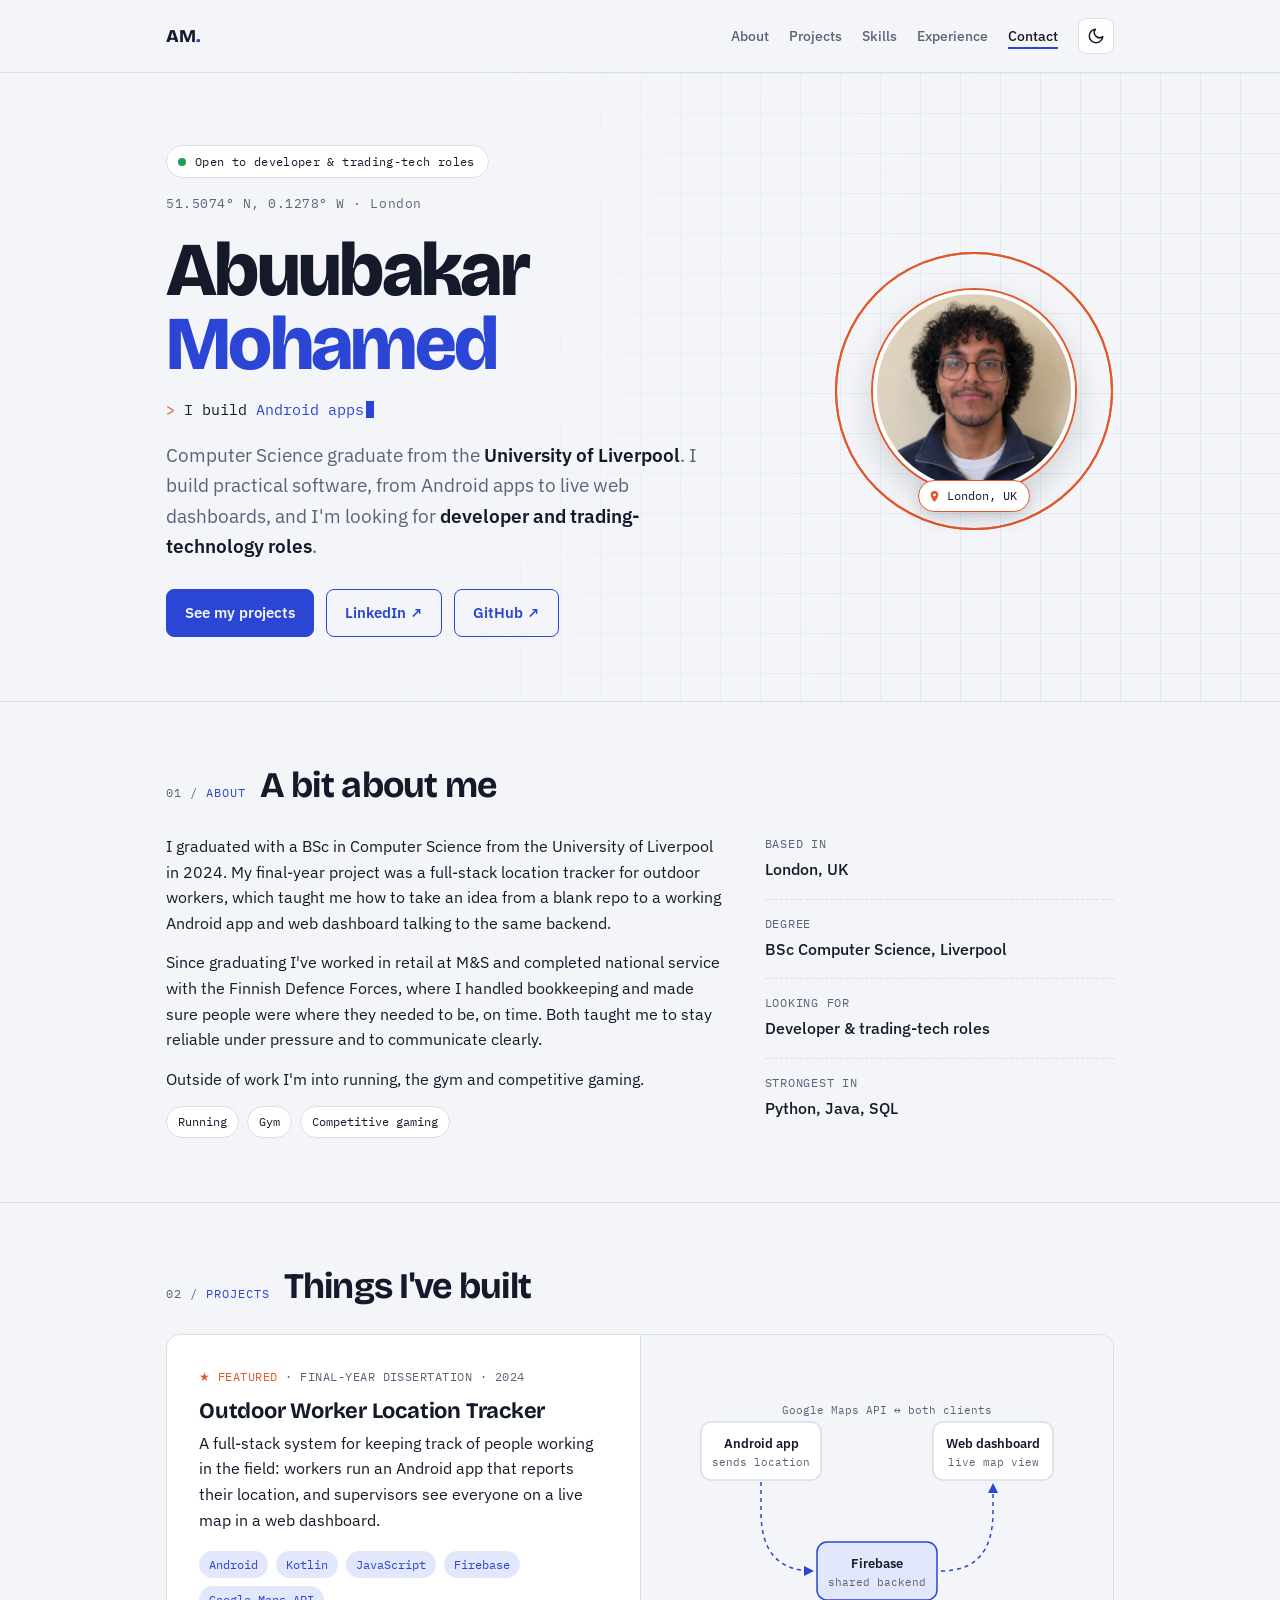
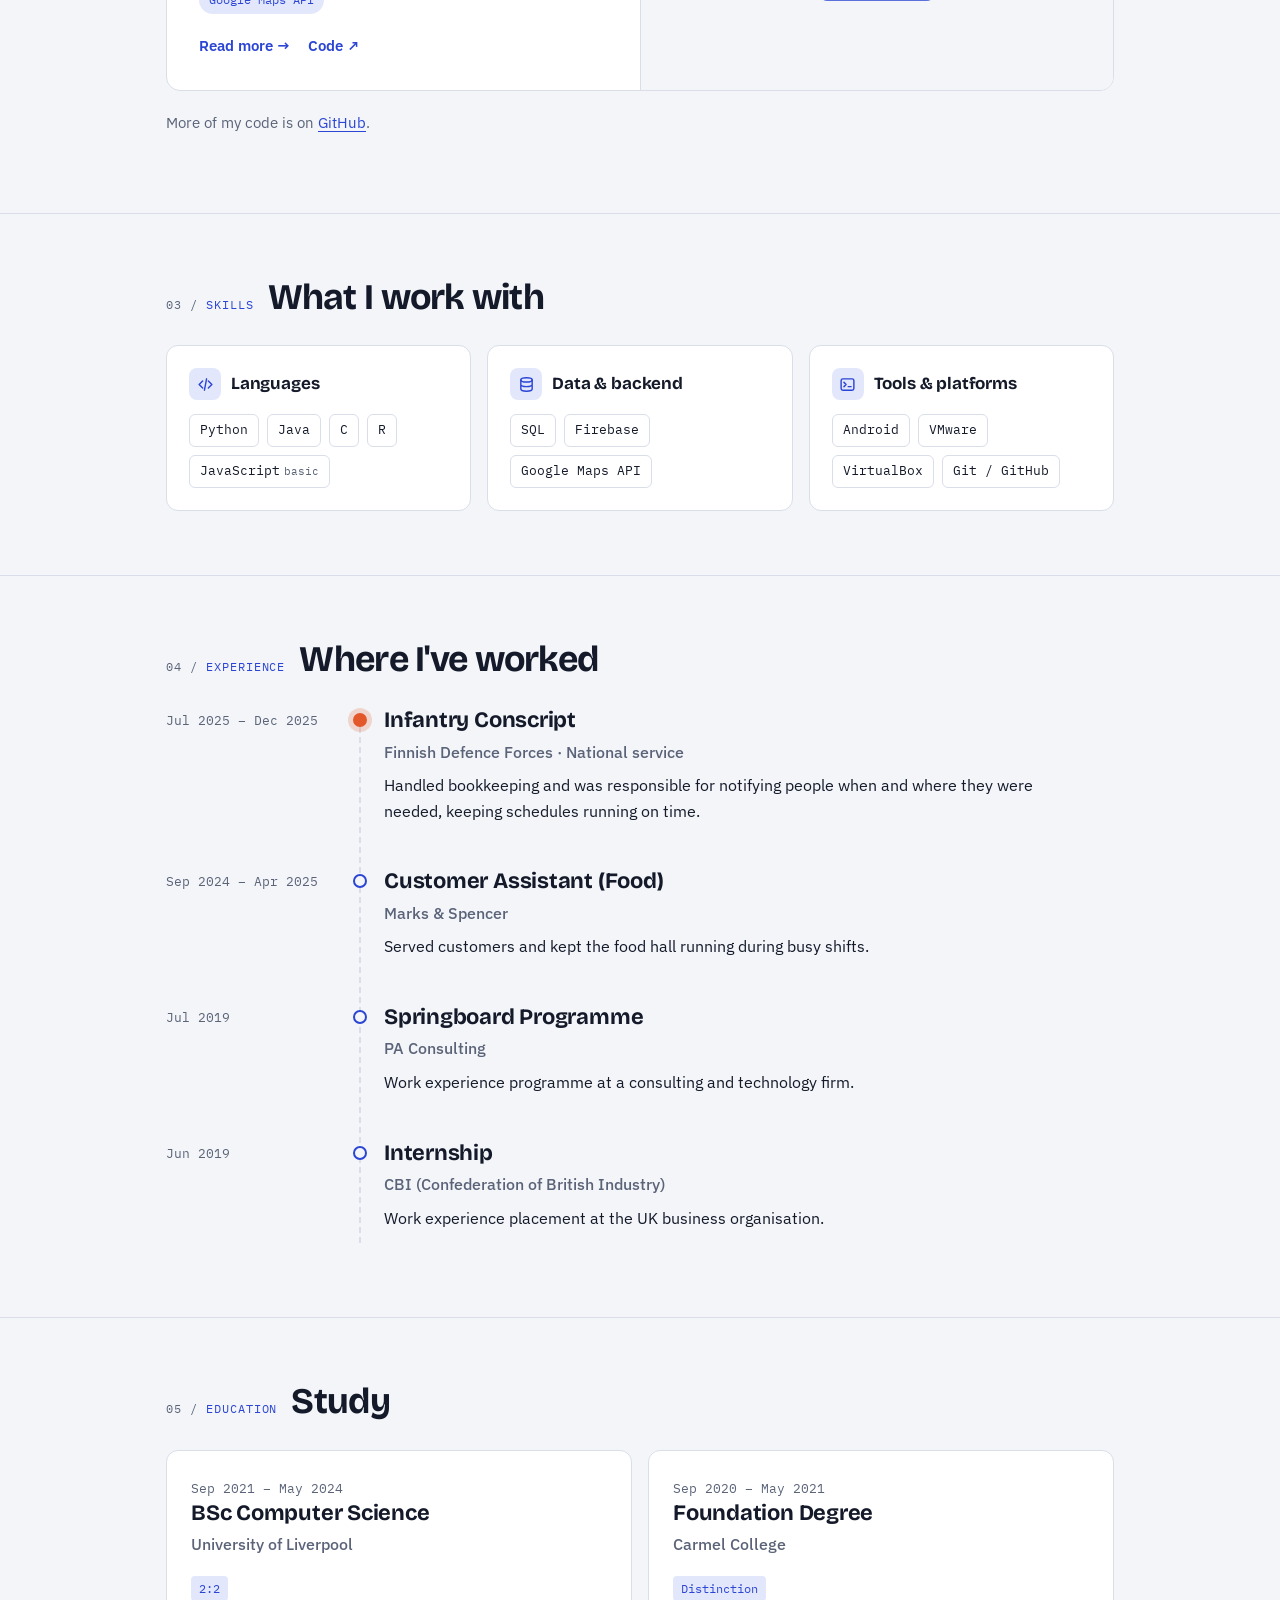
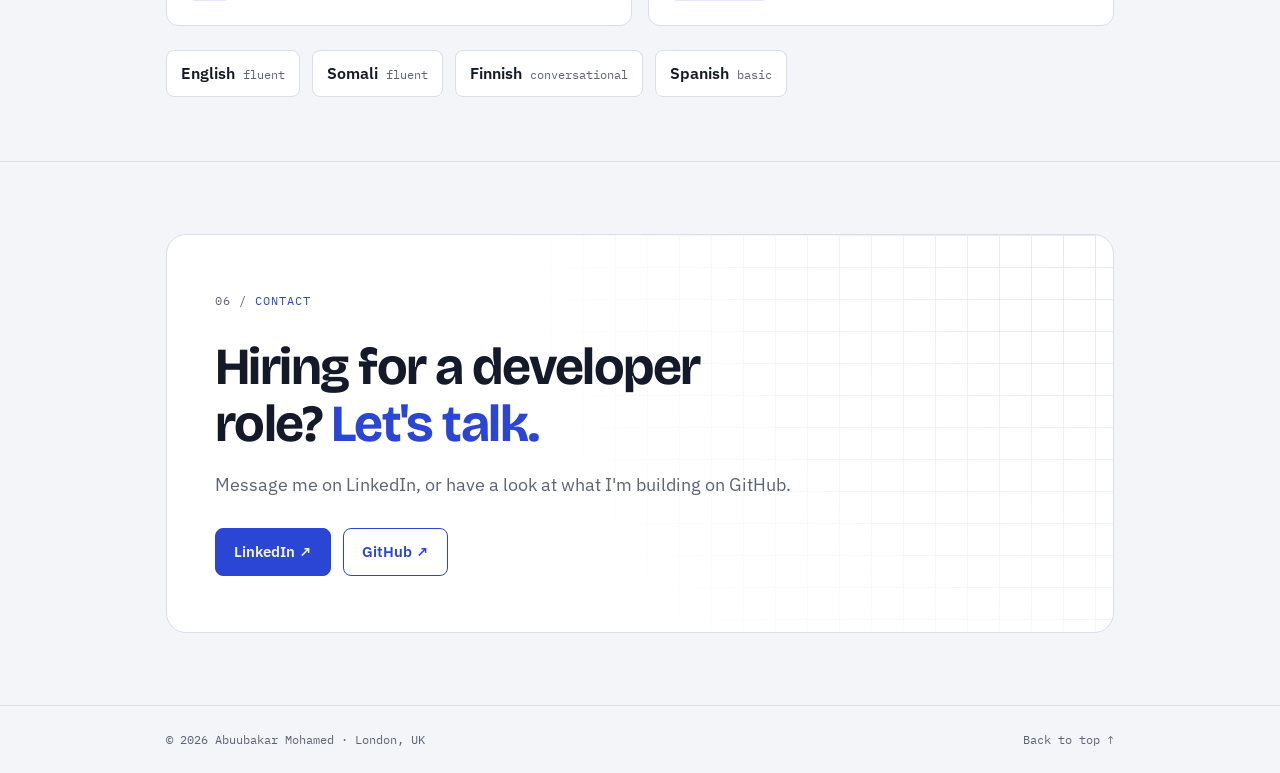
==== commit 1f16a459: "Polish design: status badge, route timeline, card glow, contact panel Co-Authored-By: Claude Opus 5." ====
--- a/index.html
+++ b/index.html
@@ -26,6 +26,7 @@
   --accent: #2B45D4;
   --accent-soft: #E3E7FB;
   --pin: #E2582B;
+  --ok: #1F9D55;
   --f-display: "Bricolage Grotesque", "Segoe UI", system-ui, sans-serif;
   --f-body: "IBM Plex Sans", "Segoe UI", system-ui, sans-serif;
   --f-mono: "IBM Plex Mono", ui-monospace, "SFMono-Regular", Menlo, monospace;
@@ -33,13 +34,13 @@
 @media (prefers-color-scheme: dark) {
   :root:not([data-theme="light"]) {
     --bg: #0E1220; --surface: #161B2C; --ink: #E8ECF6; --muted: #9AA3B8;
-    --line: #283049; --grid: #1C2236; --accent: #8EA0FF; --accent-soft: #1F2747; --pin: #FF7D52;
+    --line: #283049; --grid: #1C2236; --accent: #8EA0FF; --accent-soft: #1F2747; --pin: #FF7D52; --ok: #3DD68C;
     color-scheme: dark;
   }
 }
 :root[data-theme="dark"] {
   --bg: #0E1220; --surface: #161B2C; --ink: #E8ECF6; --muted: #9AA3B8;
-  --line: #283049; --grid: #1C2236; --accent: #8EA0FF; --accent-soft: #1F2747; --pin: #FF7D52;
+  --line: #283049; --grid: #1C2236; --accent: #8EA0FF; --accent-soft: #1F2747; --pin: #FF7D52; --ok: #3DD68C;
   color-scheme: dark;
 }
 
@@ -79,6 +80,7 @@
 }
 .theme-btn:hover { border-color: var(--accent); color: var(--accent); }
 .theme-btn svg { width: 18px; height: 18px; }
+.progress { position: absolute; left: 0; right: 0; bottom: -1px; height: 2px; background: var(--accent); transform-origin: 0 50%; transform: scaleX(0); pointer-events: none; }
 
 /* Hero */
 .hero { position: relative; overflow: hidden; border-bottom: 1px solid var(--line); }
@@ -98,6 +100,29 @@
 }
 .hero.lit::after { opacity: 1; }
 .coords { font-variant-numeric: tabular-nums; }
+.status {
+  display: inline-flex; align-items: center; gap: 9px; margin: 0 0 16px; padding: 6px 13px 6px 11px;
+  font-family: var(--f-mono); font-size: 12px; letter-spacing: 0.03em; color: var(--ink);
+  background: var(--surface); border: 1px solid var(--line); border-radius: 999px;
+}
+.status .dot { width: 8px; height: 8px; border-radius: 50%; background: var(--ok); animation: beacon 2s ease-out infinite; }
+@keyframes beacon { 0% { box-shadow: 0 0 0 0 color-mix(in srgb, var(--ok) 55%, transparent); } 80%, 100% { box-shadow: 0 0 0 8px transparent; } }
+/* Hero text arrives in sequence on load */
+.hero-text > * { animation: rise .7s cubic-bezier(.2, .7, .2, 1) both; }
+.hero-text > :nth-child(2) { animation-delay: .06s; }
+.hero-text > :nth-child(3) { animation-delay: .12s; }
+.hero-text > :nth-child(4) { animation-delay: .2s; }
+.hero-text > :nth-child(5) { animation-delay: .28s; }
+.hero-text > :nth-child(6) { animation-delay: .36s; }
+.pinbox { animation: rise .9s .15s cubic-bezier(.2, .7, .2, 1) both; }
+@keyframes rise { from { opacity: 0; transform: translateY(16px); } }
+.pin-tag {
+  position: absolute; left: 50%; bottom: 7%; transform: translateX(-50%); z-index: 1;
+  display: inline-flex; align-items: center; gap: 6px; padding: 5px 12px 5px 9px; white-space: nowrap;
+  font-family: var(--f-mono); font-size: 12px; color: var(--ink);
+  background: var(--surface); border: 1px solid var(--pin); border-radius: 999px; box-shadow: 0 6px 18px rgba(20, 26, 42, 0.16);
+}
+.pin-tag svg { width: 13px; height: 13px; color: var(--pin); }
 .typed { font-family: var(--f-mono); font-size: 15px; color: var(--ink); margin: -6px 0 18px; min-height: 1.6em; }
 .typed .prompt { color: var(--pin); }
 .typed .word { color: var(--accent); }
@@ -127,7 +152,7 @@
 
 /* Pin graphic */
 .pinbox { justify-self: end; width: 100%; max-width: 280px; aspect-ratio: 1; position: relative; }
-.pinbox svg { position: absolute; inset: 0; width: 100%; height: 100%; display: block; }
+.pinbox > svg { position: absolute; inset: 0; width: 100%; height: 100%; display: block; }
 .photo {
   position: absolute; inset: 14%; width: 72%; height: 72%; max-width: 72%;
   object-fit: cover; border-radius: 50%;
@@ -137,13 +162,20 @@
 .ring.r2 { animation-delay: 1.4s; }
 @keyframes ping { from { transform: scale(0.3); opacity: .7; } to { transform: scale(1); opacity: 0; } }
 .pinbox:hover .ring { animation-duration: 1.4s; }
-@media (prefers-reduced-motion: reduce) { .ring { animation: none; opacity: .25; } .btn { transition: none; } .typed .caret { animation: none; } }
+@media (prefers-reduced-motion: reduce) {
+  .ring { animation: none; opacity: .25; } .btn { transition: none; } .typed .caret { animation: none; }
+  .hero-text > *, .pinbox, .status .dot { animation: none; }
+}
 
 /* Sections */
 section { padding-block: 64px; border-bottom: 1px solid var(--line); }
 section[id], header[id] { scroll-margin-top: 72px; }
 .sec-head { display: flex; align-items: baseline; gap: 14px; margin-bottom: 28px; flex-wrap: wrap; }
 .sec-head .tag { font-family: var(--f-mono); font-size: 12px; color: var(--accent); letter-spacing: 0.08em; text-transform: uppercase; }
+/* Numbered section labels, like sheets in a survey */
+main { counter-reset: sec; }
+main .sec-head .tag::before { counter-increment: sec; content: counter(sec, decimal-leading-zero) " / "; color: var(--muted); }
+dialog .sec-head .tag::before { content: none; }
 h2 { font-family: var(--f-display); font-weight: 700; font-size: clamp(28px, 4vw, 36px); letter-spacing: -0.02em; margin: 0; line-height: 1.1; }
 h3 { font-family: var(--f-display); font-weight: 700; font-size: 22px; letter-spacing: -0.01em; margin: 0 0 6px; line-height: 1.2; }
 p { margin: 0 0 14px; max-width: 65ch; }
@@ -222,15 +254,30 @@
 /* Skills */
 .skills { display: grid; grid-template-columns: repeat(3, minmax(0, 1fr)); gap: 16px; }
 .skill-group { background: var(--surface); border: 1px solid var(--line); border-radius: 12px; padding: 22px; }
-.skill-group h3 { font-size: 17px; margin-bottom: 14px; }
+.skill-group h3 { font-size: 17px; margin-bottom: 14px; display: flex; align-items: center; gap: 10px; }
+.skill-group h3 .ico { width: 32px; height: 32px; border-radius: 8px; display: grid; place-items: center; background: var(--accent-soft); color: var(--accent); flex: none; }
+.skill-group h3 .ico svg { width: 17px; height: 17px; }
+.skill-group li { transition: border-color .15s ease, color .15s ease; }
+.skill-group li:hover { border-color: var(--accent); color: var(--accent); }
+/* Soft glow that follows the cursor across cards (position set from JS) */
+.spot:hover { background-image: radial-gradient(320px circle at var(--sx, 50%) var(--sy, 50%), color-mix(in srgb, var(--accent) 9%, transparent), transparent 65%); }
 .skill-group ul { list-style: none; margin: 0; padding: 0; display: flex; flex-wrap: wrap; gap: 8px; }
 .skill-group li { font-family: var(--f-mono); font-size: 13px; padding: 5px 10px; border: 1px solid var(--line); border-radius: 6px; }
 .skill-group li small { color: var(--muted); font-size: 11px; margin-left: 4px; }
 
 /* Timeline */
-.timeline { list-style: none; margin: 0; padding: 0; display: grid; gap: 0; }
-.timeline li { display: grid; grid-template-columns: 170px minmax(0, 1fr); gap: 24px; padding-block: 22px; border-top: 1px solid var(--line); }
-.timeline li:first-child { border-top: 0; padding-top: 0; }
+/* Timeline drawn as a dashed route with a pin at each stop */
+.timeline { list-style: none; margin: 0; padding: 0; display: grid; gap: 0; position: relative; }
+.timeline::before { content: ""; position: absolute; left: 193px; top: 10px; bottom: 10px; border-left: 2px dashed var(--line); }
+.timeline li { display: grid; grid-template-columns: 170px minmax(0, 1fr); gap: 48px; padding-block: 22px; position: relative; }
+.timeline li:first-child { padding-top: 0; }
+.timeline li::after {
+  content: ""; position: absolute; left: 187px; top: 28px; width: 14px; height: 14px; border-radius: 50%;
+  background: var(--bg); border: 2px solid var(--accent); box-sizing: border-box;
+}
+.timeline li:first-child::after { top: 6px; background: var(--pin); border-color: var(--pin); box-shadow: 0 0 0 5px color-mix(in srgb, var(--pin) 20%, transparent); }
+.timeline li:hover::after { background: var(--accent); }
+.timeline li:first-child:hover::after { background: var(--pin); }
 .when { font-family: var(--f-mono); font-size: 13px; color: var(--muted); font-variant-numeric: tabular-nums; padding-top: 4px; }
 .org { color: var(--muted); font-weight: 500; margin-bottom: 8px; }
 .timeline p { margin: 0; }
@@ -246,9 +293,24 @@
 
 /* Contact */
 .contact { padding-block: 72px; border-bottom: 0; }
-.contact h2 { font-size: clamp(32px, 5vw, 48px); max-width: 16ch; text-wrap: balance; margin-bottom: 18px; }
+.contact .panel {
+  position: relative; overflow: hidden; padding: 56px 48px; border: 1px solid var(--line); border-radius: 20px; background: var(--surface);
+}
+.contact .panel::before {
+  content: ""; position: absolute; inset: 0; pointer-events: none;
+  background-image: linear-gradient(var(--grid) 1px, transparent 1px), linear-gradient(90deg, var(--grid) 1px, transparent 1px);
+  background-size: 32px 32px;
+  mask-image: radial-gradient(circle at 100% 0%, #000, transparent 60%); -webkit-mask-image: radial-gradient(circle at 100% 0%, #000, transparent 60%);
+}
+.contact .panel > * { position: relative; }
+.contact h2 { font-size: clamp(32px, 5vw, 52px); max-width: 16ch; text-wrap: balance; margin-bottom: 18px; letter-spacing: -0.03em; }
+.contact h2 em { font-style: normal; color: var(--accent); }
+.contact p { color: var(--muted); font-size: 18px; }
+.contact .cta { margin-top: 28px; }
 footer { border-top: 1px solid var(--line); }
 footer .wrap { padding-block: 24px; display: flex; justify-content: space-between; gap: 12px; flex-wrap: wrap; font-family: var(--f-mono); font-size: 12px; color: var(--muted); }
+footer a { color: var(--muted); text-decoration: none; }
+footer a:hover { color: var(--accent); }
 
 @media (max-width: 760px) {
   .hero .wrap, .about-grid, .edu, .proj-grid, .pcard.featured { grid-template-columns: minmax(0, 1fr); }
@@ -256,7 +318,11 @@
   .pcard.featured .visual { border-left: 0; border-bottom: 1px solid var(--line); order: -1; }
   .pcard .body, .pcard.featured .body, .modal-inner { padding: 24px; }
   .skills { grid-template-columns: minmax(0, 1fr); }
-  .timeline li { grid-template-columns: minmax(0, 1fr); gap: 6px; }
+  .timeline li { grid-template-columns: minmax(0, 1fr); gap: 6px; padding-left: 30px; }
+  .timeline::before { left: 6px; }
+  .timeline li::after { left: 0; top: 26px; }
+  .timeline li:first-child::after { top: 4px; }
+  .contact .panel { padding: 36px 24px; }
   .hero .wrap { padding-block: 48px; }
   section { padding-block: 48px; }
   nav.top ul { gap: 14px; }
@@ -285,11 +351,13 @@
       <button class="theme-btn" id="theme-btn" type="button" aria-label="Switch theme"></button>
     </div>
   </div>
+  <div class="progress" id="progress" aria-hidden="true"></div>
 </nav>
 
 <header class="hero" id="top">
   <div class="wrap">
-    <div>
+    <div class="hero-text">
+      <p class="status"><span class="dot" aria-hidden="true"></span>Open to developer &amp; trading-tech roles</p>
       <p class="coords" id="coords">51.5074° N, 0.1278° W · London</p>
       <h1>Abuubakar<br><span class="last">Mohamed</span></h1>
       <p class="typed"><span class="sr-only">I build Android apps, live web dashboards and tools with Python and SQL.</span><span aria-hidden="true"><span class="prompt">&gt;</span> I build <span class="word" id="typed-word">Android apps</span><span class="caret"></span></span></p>
@@ -306,6 +374,7 @@
         <circle class="ring r2" cx="140" cy="140" r="138" stroke-width="2"/>
       </svg>
       <img class="photo" src="photo.jpg" alt="Portrait of Abuubakar Mohamed" width="400" height="400">
+      <span class="pin-tag"><svg viewBox="0 0 24 24" fill="currentColor" aria-hidden="true"><path d="M12 2a7 7 0 0 0-7 7c0 5.2 7 13 7 13s7-7.8 7-13a7 7 0 0 0-7-7zm0 9.5A2.5 2.5 0 1 1 12 6.5a2.5 2.5 0 0 1 0 5z"/></svg>London, UK</span>
     </div>
   </div>
 </header>
@@ -351,16 +420,16 @@
     <div class="wrap">
       <div class="sec-head"><span class="tag">Skills</span><h2>What I work with</h2></div>
       <div class="skills">
-        <div class="skill-group">
-          <h3>Languages</h3>
+        <div class="skill-group spot">
+          <h3><span class="ico"><svg viewBox="0 0 24 24" fill="none" stroke="currentColor" stroke-width="2" stroke-linecap="round" stroke-linejoin="round" aria-hidden="true"><path d="m8 7-5 5 5 5M16 7l5 5-5 5M13.5 4l-3 16"/></svg></span>Languages</h3>
           <ul><li>Python</li><li>Java</li><li>C</li><li>R</li><li>JavaScript<small>basic</small></li></ul>
         </div>
-        <div class="skill-group">
-          <h3>Data &amp; backend</h3>
+        <div class="skill-group spot">
+          <h3><span class="ico"><svg viewBox="0 0 24 24" fill="none" stroke="currentColor" stroke-width="2" stroke-linecap="round" stroke-linejoin="round" aria-hidden="true"><ellipse cx="12" cy="5.5" rx="8" ry="3"/><path d="M4 5.5v13c0 1.7 3.6 3 8 3s8-1.3 8-3v-13M4 12c0 1.7 3.6 3 8 3s8-1.3 8-3"/></svg></span>Data &amp; backend</h3>
           <ul><li>SQL</li><li>Firebase</li><li>Google Maps API</li></ul>
         </div>
-        <div class="skill-group">
-          <h3>Tools &amp; platforms</h3>
+        <div class="skill-group spot">
+          <h3><span class="ico"><svg viewBox="0 0 24 24" fill="none" stroke="currentColor" stroke-width="2" stroke-linecap="round" stroke-linejoin="round" aria-hidden="true"><rect x="3" y="4" width="18" height="16" rx="2.5"/><path d="m7 9 3 3-3 3M13 15h4"/></svg></span>Tools &amp; platforms</h3>
           <ul><li>Android</li><li>VMware</li><li>VirtualBox</li><li>Git / GitHub</li></ul>
         </div>
       </div>
@@ -411,13 +480,13 @@
     <div class="wrap">
       <div class="sec-head"><span class="tag">Education</span><h2>Study</h2></div>
       <div class="edu">
-        <div class="edu-card">
+        <div class="edu-card spot">
           <div class="when">Sep 2021 – May 2024</div>
           <h3>BSc Computer Science</h3>
           <div class="org">University of Liverpool</div>
           <span class="grade">2:2</span>
         </div>
-        <div class="edu-card">
+        <div class="edu-card spot">
           <div class="when">Sep 2020 – May 2021</div>
           <h3>Foundation Degree</h3>
           <div class="org">Carmel College</div>
@@ -435,19 +504,21 @@
 
   <section class="contact" id="contact">
     <div class="wrap">
-      <div class="sec-head"><span class="tag">Contact</span></div>
-      <h2>Hiring for a developer role? Let's talk.</h2>
-      <p>Message me on LinkedIn, or have a look at what I'm building on GitHub.</p>
-      <div class="cta">
-        <a class="btn primary" href="https://www.linkedin.com/in/abuubakar-mohamed/" target="_blank" rel="noopener">LinkedIn ↗</a>
-        <a class="btn ghost" href="https://github.com/abuubakarmohamed" target="_blank" rel="noopener">GitHub ↗</a>
+      <div class="panel">
+        <div class="sec-head"><span class="tag">Contact</span></div>
+        <h2>Hiring for a developer role? <em>Let's talk.</em></h2>
+        <p>Message me on LinkedIn, or have a look at what I'm building on GitHub.</p>
+        <div class="cta">
+          <a class="btn primary" href="https://www.linkedin.com/in/abuubakar-mohamed/" target="_blank" rel="noopener">LinkedIn ↗</a>
+          <a class="btn ghost" href="https://github.com/abuubakarmohamed" target="_blank" rel="noopener">GitHub ↗</a>
+        </div>
       </div>
     </div>
   </section>
 </main>
 
 <footer>
-  <div class="wrap"><span>© 2026 Abuubakar Mohamed</span><span>London, UK</span></div>
+  <div class="wrap"><span>© 2026 Abuubakar Mohamed · London, UK</span><a href="#top">Back to top ↑</a></div>
 </footer>
 
 <script src="projects.js"></script>
@@ -560,7 +631,7 @@
 
   grid.innerHTML = projects.map(function (p, i) {
     var hasMore = (p.details || []).length > 0;
-    return '<article class="pcard reveal' + (p.featured ? " featured" : "") + '" data-tags="' + esc((p.tags || []).join("|")) + '">' +
+    return '<article class="pcard spot reveal' + (p.featured ? " featured" : "") + '" data-tags="' + esc((p.tags || []).join("|")) + '">' +
       '<div class="body">' +
         '<div class="meta">' + meta(p) + "</div>" +
         "<h3>" + esc(p.title) + "</h3>" +
@@ -639,6 +710,26 @@
     }, { rootMargin: "-45% 0px -50% 0px" });
     document.querySelectorAll("main section[id]").forEach(function (s) { spy.observe(s); });
   }
+
+  /* ---------- Cursor glow on cards ---------- */
+  document.addEventListener("pointermove", function (e) {
+    if (e.pointerType !== "mouse") return;
+    var card = e.target.closest && e.target.closest(".spot");
+    if (!card) return;
+    var b = card.getBoundingClientRect();
+    card.style.setProperty("--sx", (e.clientX - b.left) + "px");
+    card.style.setProperty("--sy", (e.clientY - b.top) + "px");
+  });
+
+  /* ---------- Scroll progress line under the nav ---------- */
+  var bar = document.getElementById("progress"), ticking = false;
+  function paintProgress() {
+    var max = document.documentElement.scrollHeight - window.innerHeight;
+    bar.style.transform = "scaleX(" + (max > 0 ? Math.min(1, window.scrollY / max) : 0) + ")";
+    ticking = false;
+  }
+  window.addEventListener("scroll", function () { if (!ticking) { ticking = true; requestAnimationFrame(paintProgress); } }, { passive: true });
+  paintProgress();
 })();
 </script>
 </body>
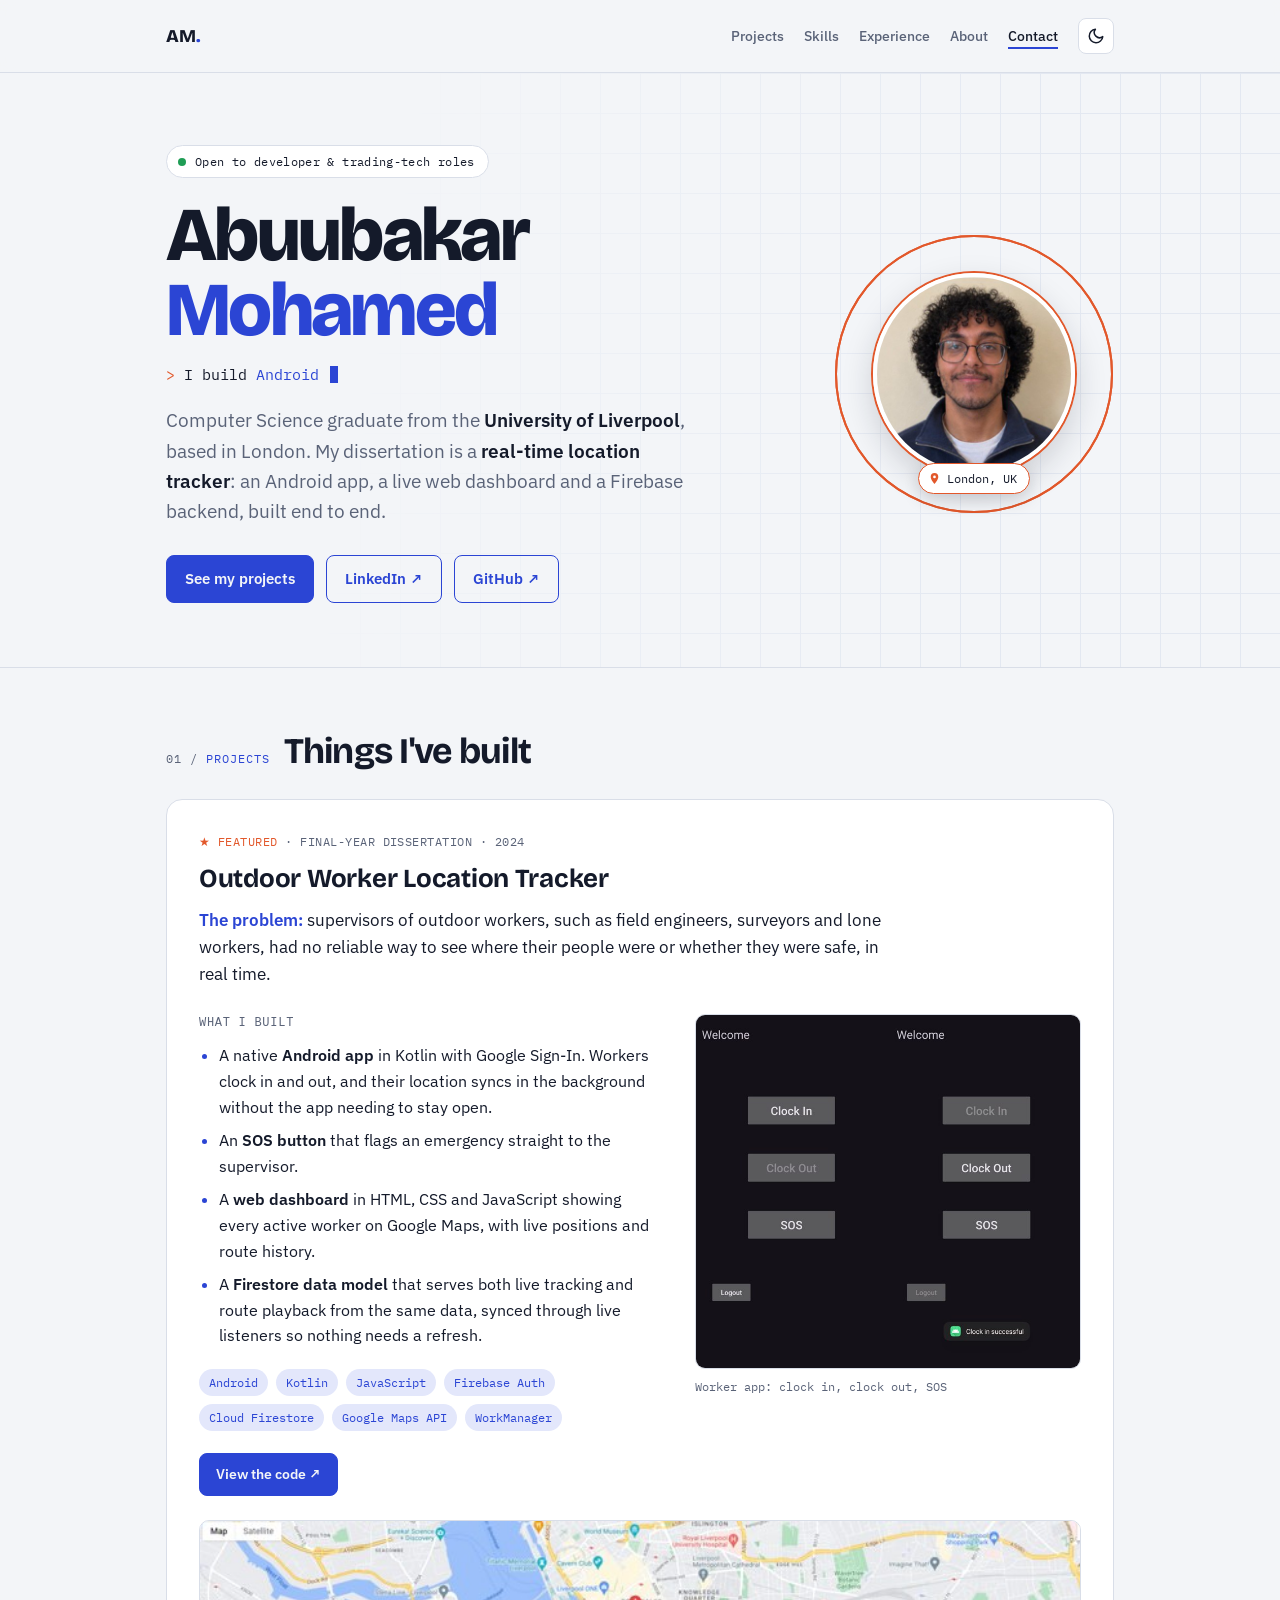
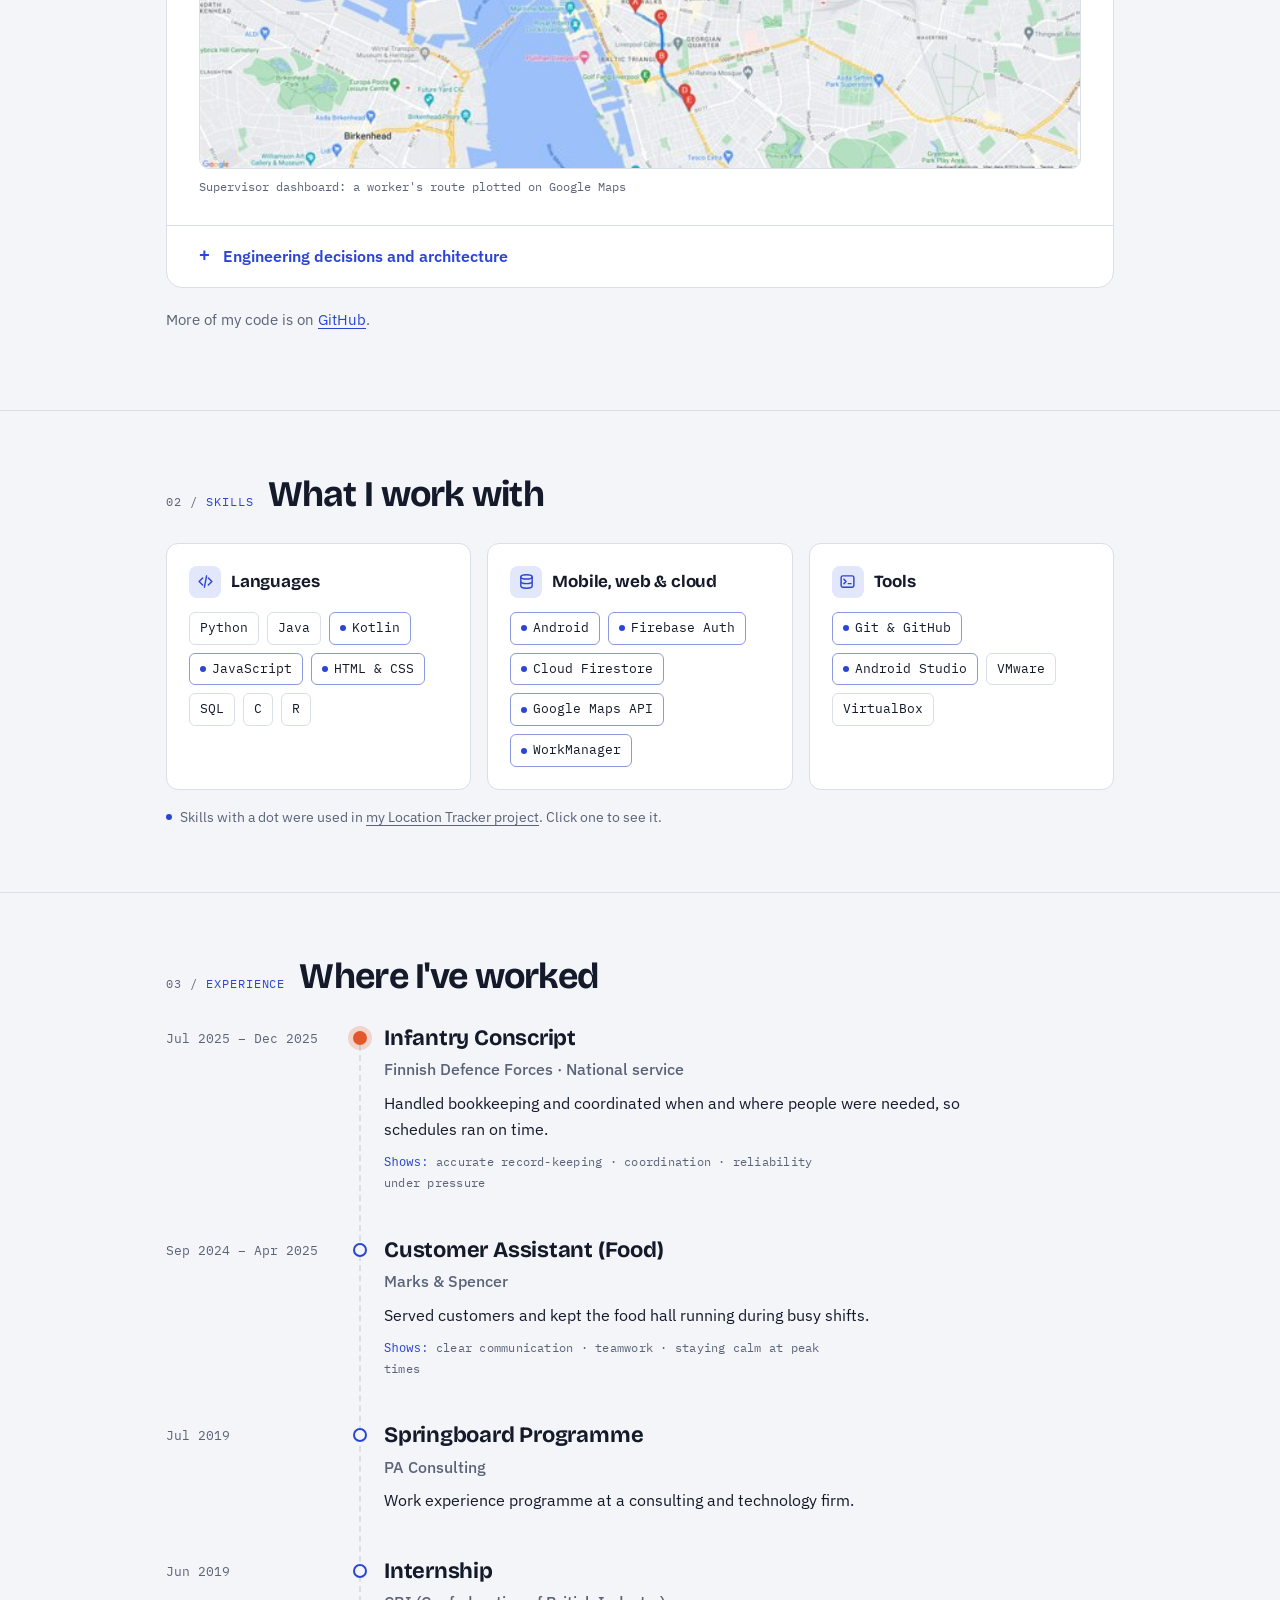
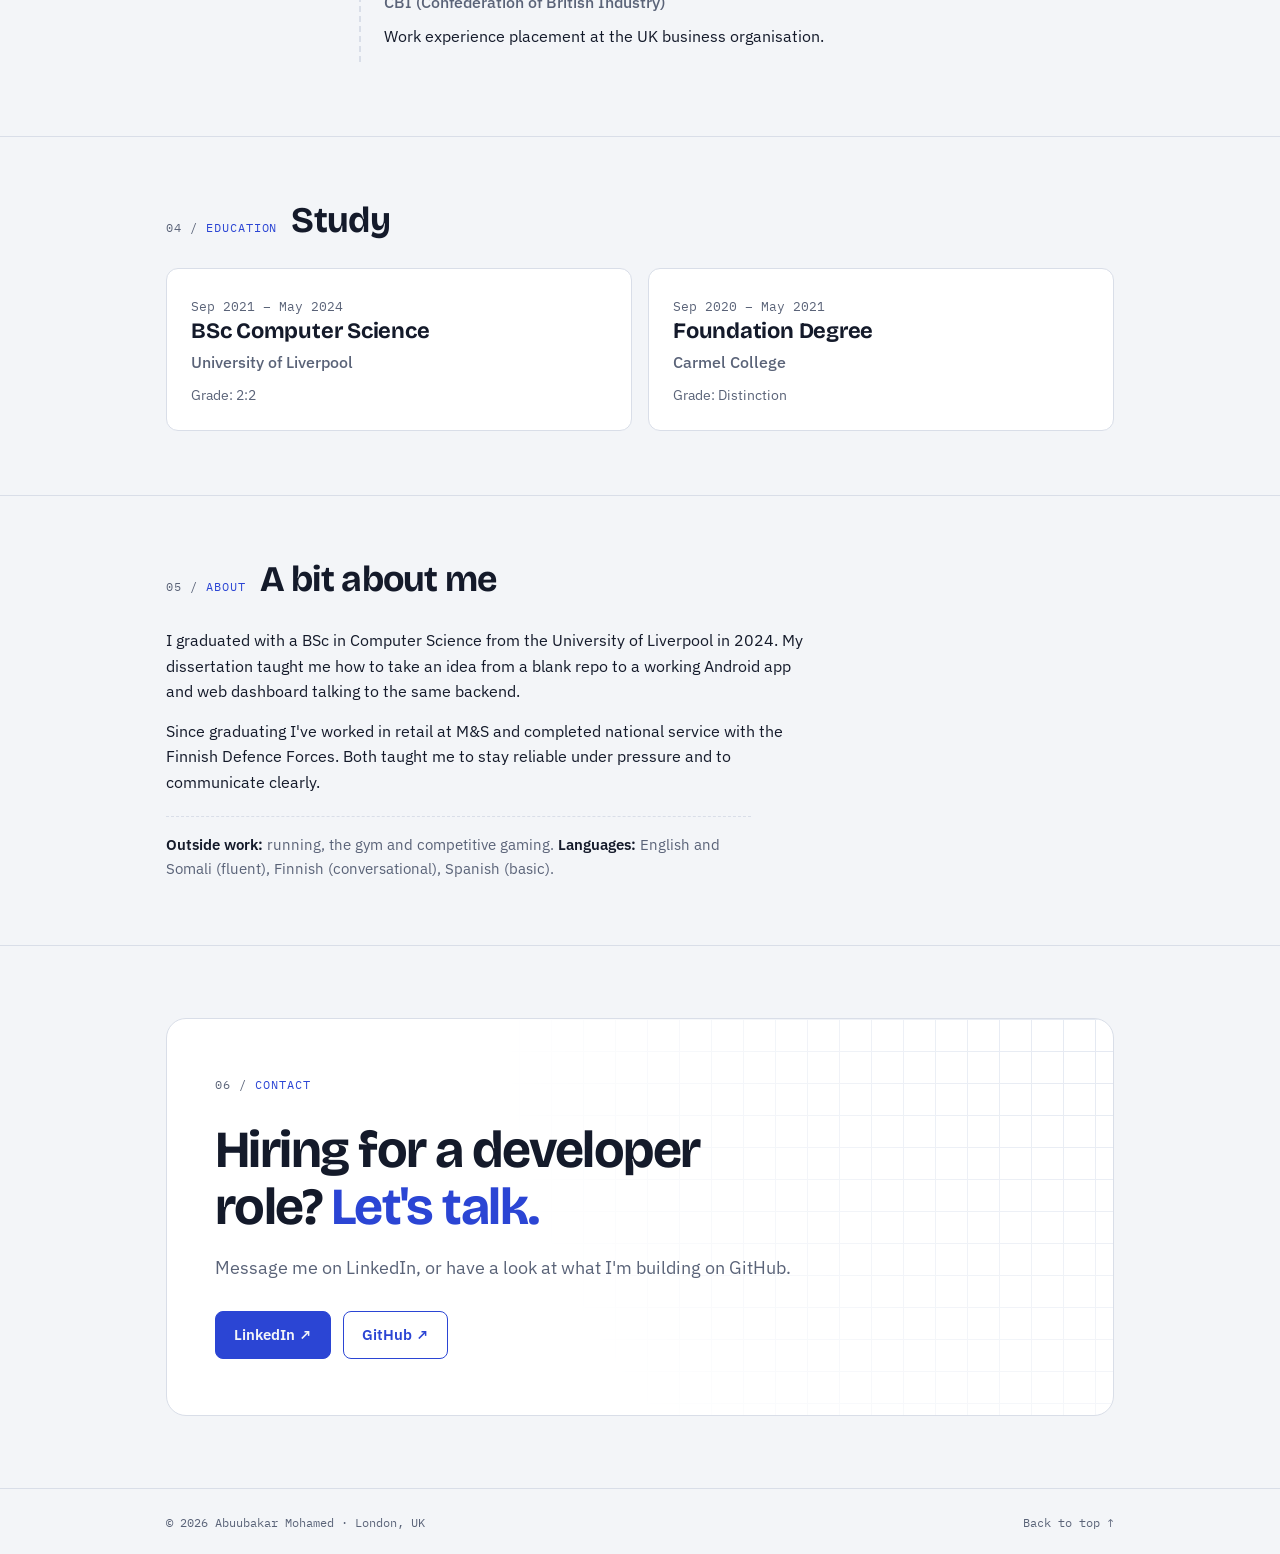
==== commit 9522a080: "Restructure for recruiters: static project with proof, reordered sections - Project card is now plai" ====
--- a/index.html
+++ b/index.html
@@ -3,8 +3,18 @@
 <head>
 <meta charset="utf-8">
 <meta name="viewport" content="width=device-width, initial-scale=1, viewport-fit=cover">
-<meta name="description" content="Abuubakar Mohamed: Computer Science graduate in London, looking for developer and trading-technology roles.">
-<title>Abuubakar Mohamed</title>
+<title>Abuubakar Mohamed: Developer Portfolio</title>
+<meta name="description" content="Abuubakar Mohamed, Computer Science graduate in London. Full-stack projects in Android, JavaScript and Firebase. Open to developer and trading-technology roles.">
+<link rel="canonical" href="https://abuubakar.co.uk/">
+<meta property="og:type" content="website">
+<meta property="og:url" content="https://abuubakar.co.uk/">
+<meta property="og:title" content="Abuubakar Mohamed: Developer Portfolio">
+<meta property="og:description" content="Computer Science graduate in London. Projects, skills and experience. Open to developer and trading-technology roles.">
+<meta property="og:image" content="https://abuubakar.co.uk/images/og-image.png">
+<meta property="og:image:width" content="1200">
+<meta property="og:image:height" content="630">
+<meta property="og:image:alt" content="Abuubakar Mohamed, developer portfolio">
+<meta name="twitter:card" content="summary_large_image">
 <link rel="icon" href="favicon.svg" type="image/svg+xml">
 <script>
   // Apply a saved theme before first paint so there's no flash.
@@ -15,7 +25,7 @@
 <link rel="preconnect" href="https://fonts.gstatic.com" crossorigin>
 <link rel="stylesheet" href="https://fonts.googleapis.com/css2?family=Bricolage+Grotesque:opsz,wght@12..96,500;12..96,700;12..96,800&family=IBM+Plex+Sans:wght@400;500;600&family=IBM+Plex+Mono:wght@400;500&display=swap">
 <style>
-/* Layout: a single left-aligned column with a map-grid hero (nod to the location-tracking dissertation); sections read like survey sheets with mono coordinates as labels. */
+/* Layout: a single left-aligned column with a map-grid hero (nod to the location-tracking dissertation); sections read like numbered survey sheets. Proof first: projects, then skills, then experience. */
 :root {
   --bg: #F3F5F8;
   --surface: #FFFFFF;
@@ -45,7 +55,9 @@
 }
 
 * { box-sizing: border-box; }
+html { scroll-behavior: smooth; }
 body {
+  margin: 0;
   background: var(--bg);
   color: var(--ink);
   font-family: var(--f-body);
@@ -53,8 +65,9 @@
   line-height: 1.6;
   -webkit-font-smoothing: antialiased;
 }
+img { max-width: 100%; }
 a { color: var(--accent); text-underline-offset: 3px; }
-a:focus-visible, button:focus-visible { outline: 2px solid var(--accent); outline-offset: 3px; border-radius: 4px; }
+a:focus-visible, button:focus-visible, summary:focus-visible { outline: 2px solid var(--accent); outline-offset: 3px; border-radius: 4px; }
 
 .wrap {
   max-width: 980px;
@@ -64,7 +77,10 @@
 }
 
 /* Nav */
-nav.top { border-bottom: 1px solid var(--line); }
+nav.top {
+  position: sticky; top: 0; z-index: 10; border-bottom: 1px solid var(--line);
+  background: color-mix(in srgb, var(--bg) 88%, transparent); backdrop-filter: blur(8px); -webkit-backdrop-filter: blur(8px);
+}
 nav.top .wrap { display: flex; justify-content: space-between; align-items: center; gap: 16px; padding-block: 18px; flex-wrap: wrap; }
 .mark { font-family: var(--f-display); font-weight: 800; font-size: 18px; letter-spacing: -0.01em; color: var(--ink); text-decoration: none; }
 .mark span { color: var(--accent); }
@@ -72,7 +88,6 @@
 nav.top ul a { color: var(--muted); text-decoration: none; font-size: 14px; font-weight: 500; }
 nav.top ul a:hover, nav.top ul a[aria-current="true"] { color: var(--ink); }
 nav.top ul a[aria-current="true"] { text-decoration: underline; text-decoration-color: var(--accent); text-decoration-thickness: 2px; text-underline-offset: 6px; }
-nav.top { position: sticky; top: 0; z-index: 10; background: color-mix(in srgb, var(--bg) 88%, transparent); backdrop-filter: blur(8px); -webkit-backdrop-filter: blur(8px); }
 .nav-right { display: flex; align-items: center; gap: 20px; flex-wrap: wrap; }
 .theme-btn {
   width: 36px; height: 36px; display: grid; place-items: center; padding: 0;
@@ -80,6 +95,7 @@
 }
 .theme-btn:hover { border-color: var(--accent); color: var(--accent); }
 .theme-btn svg { width: 18px; height: 18px; }
+.theme-btn:empty { display: none; }
 .progress { position: absolute; left: 0; right: 0; bottom: -1px; height: 2px; background: var(--accent); transform-origin: 0 50%; transform: scaleX(0); pointer-events: none; }
 
 /* Hero */
@@ -99,44 +115,25 @@
   background: radial-gradient(260px circle at var(--mx, 50%) var(--my, 50%), color-mix(in srgb, var(--accent) 12%, transparent), transparent 70%);
 }
 .hero.lit::after { opacity: 1; }
-.coords { font-variant-numeric: tabular-nums; }
+.hero .wrap { position: relative; padding-block: 72px 64px; display: grid; grid-template-columns: minmax(0, 1.5fr) minmax(0, 1fr); gap: 40px; align-items: center; }
 .status {
-  display: inline-flex; align-items: center; gap: 9px; margin: 0 0 16px; padding: 6px 13px 6px 11px;
+  display: inline-flex; align-items: center; gap: 9px; margin: 0 0 20px; padding: 6px 13px 6px 11px;
   font-family: var(--f-mono); font-size: 12px; letter-spacing: 0.03em; color: var(--ink);
   background: var(--surface); border: 1px solid var(--line); border-radius: 999px;
 }
 .status .dot { width: 8px; height: 8px; border-radius: 50%; background: var(--ok); animation: beacon 2s ease-out infinite; }
 @keyframes beacon { 0% { box-shadow: 0 0 0 0 color-mix(in srgb, var(--ok) 55%, transparent); } 80%, 100% { box-shadow: 0 0 0 8px transparent; } }
-/* Hero text arrives in sequence on load */
-.hero-text > * { animation: rise .7s cubic-bezier(.2, .7, .2, 1) both; }
-.hero-text > :nth-child(2) { animation-delay: .06s; }
-.hero-text > :nth-child(3) { animation-delay: .12s; }
-.hero-text > :nth-child(4) { animation-delay: .2s; }
-.hero-text > :nth-child(5) { animation-delay: .28s; }
-.hero-text > :nth-child(6) { animation-delay: .36s; }
-.pinbox { animation: rise .9s .15s cubic-bezier(.2, .7, .2, 1) both; }
-@keyframes rise { from { opacity: 0; transform: translateY(16px); } }
-.pin-tag {
-  position: absolute; left: 50%; bottom: 7%; transform: translateX(-50%); z-index: 1;
-  display: inline-flex; align-items: center; gap: 6px; padding: 5px 12px 5px 9px; white-space: nowrap;
-  font-family: var(--f-mono); font-size: 12px; color: var(--ink);
-  background: var(--surface); border: 1px solid var(--pin); border-radius: 999px; box-shadow: 0 6px 18px rgba(20, 26, 42, 0.16);
-}
-.pin-tag svg { width: 13px; height: 13px; color: var(--pin); }
+h1 {
+  font-family: var(--f-display); font-weight: 800;
+  font-size: clamp(42px, 7vw, 76px); line-height: 0.98; letter-spacing: -0.035em;
+  margin: 0 0 22px; text-wrap: balance;
+}
+h1 .last { color: var(--accent); }
 .typed { font-family: var(--f-mono); font-size: 15px; color: var(--ink); margin: -6px 0 18px; min-height: 1.6em; }
 .typed .prompt { color: var(--pin); }
 .typed .word { color: var(--accent); }
 .typed .caret { display: inline-block; width: 0.55em; height: 1.1em; vertical-align: -0.18em; background: var(--accent); margin-left: 2px; animation: blink 1s steps(1) infinite; }
 @keyframes blink { 50% { opacity: 0; } }
-.sr-only { position: absolute; width: 1px; height: 1px; padding: 0; margin: -1px; overflow: hidden; clip: rect(0 0 0 0); white-space: nowrap; border: 0; }
-.hero .wrap { position: relative; padding-block: 72px 64px; display: grid; grid-template-columns: minmax(0, 1.5fr) minmax(0, 1fr); gap: 40px; align-items: center; }
-.coords { font-family: var(--f-mono); font-size: 13px; color: var(--muted); letter-spacing: 0.04em; margin: 0 0 18px; }
-h1 {
-  font-family: var(--f-display); font-weight: 800;
-  font-size: clamp(42px, 7vw, 76px); line-height: 0.98; letter-spacing: -0.035em;
-  margin: 0 0 22px; text-wrap: balance;
-}
-h1 .last { color: var(--accent); }
 .lede { font-size: 19px; color: var(--muted); max-width: 34em; margin: 0 0 28px; }
 .lede strong { color: var(--ink); font-weight: 600; }
 .cta { display: flex; gap: 12px; flex-wrap: wrap; }
@@ -149,8 +146,16 @@
 .btn.primary { background: var(--accent); color: var(--bg); }
 .btn.ghost { color: var(--accent); background: transparent; }
 .btn:hover { transform: translateY(-1px); }
-
-/* Pin graphic */
+/* Hero text arrives in sequence on load */
+.hero-text > * { animation: rise .7s cubic-bezier(.2, .7, .2, 1) both; }
+.hero-text > :nth-child(2) { animation-delay: .06s; }
+.hero-text > :nth-child(3) { animation-delay: .14s; }
+.hero-text > :nth-child(4) { animation-delay: .22s; }
+.hero-text > :nth-child(5) { animation-delay: .3s; }
+.pinbox { animation: rise .9s .15s cubic-bezier(.2, .7, .2, 1) both; }
+@keyframes rise { from { opacity: 0; transform: translateY(16px); } }
+
+/* Photo with pulsing location rings */
 .pinbox { justify-self: end; width: 100%; max-width: 280px; aspect-ratio: 1; position: relative; }
 .pinbox > svg { position: absolute; inset: 0; width: 100%; height: 100%; display: block; }
 .photo {
@@ -162,94 +167,73 @@
 .ring.r2 { animation-delay: 1.4s; }
 @keyframes ping { from { transform: scale(0.3); opacity: .7; } to { transform: scale(1); opacity: 0; } }
 .pinbox:hover .ring { animation-duration: 1.4s; }
-@media (prefers-reduced-motion: reduce) {
-  .ring { animation: none; opacity: .25; } .btn { transition: none; } .typed .caret { animation: none; }
-  .hero-text > *, .pinbox, .status .dot { animation: none; }
-}
+.pin-tag {
+  position: absolute; left: 50%; bottom: 7%; transform: translateX(-50%); z-index: 1;
+  display: inline-flex; align-items: center; gap: 6px; padding: 5px 12px 5px 9px; white-space: nowrap;
+  font-family: var(--f-mono); font-size: 12px; color: var(--ink);
+  background: var(--surface); border: 1px solid var(--pin); border-radius: 999px; box-shadow: 0 6px 18px rgba(20, 26, 42, 0.16);
+}
+.pin-tag svg { width: 13px; height: 13px; color: var(--pin); }
 
 /* Sections */
 section { padding-block: 64px; border-bottom: 1px solid var(--line); }
-section[id], header[id] { scroll-margin-top: 72px; }
+section[id] { scroll-margin-top: 72px; }
 .sec-head { display: flex; align-items: baseline; gap: 14px; margin-bottom: 28px; flex-wrap: wrap; }
 .sec-head .tag { font-family: var(--f-mono); font-size: 12px; color: var(--accent); letter-spacing: 0.08em; text-transform: uppercase; }
 /* Numbered section labels, like sheets in a survey */
 main { counter-reset: sec; }
 main .sec-head .tag::before { counter-increment: sec; content: counter(sec, decimal-leading-zero) " / "; color: var(--muted); }
-dialog .sec-head .tag::before { content: none; }
 h2 { font-family: var(--f-display); font-weight: 700; font-size: clamp(28px, 4vw, 36px); letter-spacing: -0.02em; margin: 0; line-height: 1.1; }
 h3 { font-family: var(--f-display); font-weight: 700; font-size: 22px; letter-spacing: -0.01em; margin: 0 0 6px; line-height: 1.2; }
 p { margin: 0 0 14px; max-width: 65ch; }
-
-.about-grid { display: grid; grid-template-columns: minmax(0, 1.6fr) minmax(0, 1fr); gap: 40px; }
-.facts { list-style: none; margin: 0; padding: 0; display: grid; gap: 14px; }
-.facts li { display: grid; gap: 2px; padding-bottom: 14px; border-bottom: 1px dashed var(--line); }
-.facts li:last-child { border-bottom: 0; }
-.facts .k { font-family: var(--f-mono); font-size: 12px; color: var(--muted); text-transform: uppercase; letter-spacing: 0.06em; }
-.facts .v { font-weight: 500; }
-
-.interests { display: flex; flex-wrap: wrap; gap: 8px; margin-top: 6px; }
-.interests span { font-family: var(--f-mono); font-size: 12px; padding: 5px 11px; border-radius: 999px; border: 1px solid var(--line); background: var(--surface); }
-
-/* Projects (rendered from projects.js) */
-.filters { display: flex; flex-wrap: wrap; gap: 8px; margin: -8px 0 24px; }
-.filters[hidden] { display: none; }
-.filter {
-  font-family: var(--f-mono); font-size: 12px; padding: 6px 12px; border-radius: 999px; cursor: pointer;
-  border: 1px solid var(--line); background: var(--surface); color: var(--muted);
-}
-.filter:hover { color: var(--ink); border-color: var(--accent); }
-.filter[aria-pressed="true"] { background: var(--accent); border-color: var(--accent); color: var(--bg); }
-.filter small { opacity: .7; margin-left: 4px; }
+.label { font-family: var(--f-mono); font-size: 12px; color: var(--muted); letter-spacing: 0.06em; text-transform: uppercase; margin: 0 0 10px; font-weight: 500; }
+
+/* Projects: written straight into the HTML so they show with or without JavaScript */
 .proj-grid { display: grid; grid-template-columns: repeat(2, minmax(0, 1fr)); gap: 16px; }
 .pcard {
-  background: var(--surface); border: 1px solid var(--line); border-radius: 14px; overflow: hidden;
-  display: flex; flex-direction: column; min-width: 0;
-  transition: border-color .2s ease, transform .2s ease, box-shadow .2s ease;
-}
-.pcard:hover { border-color: var(--accent); transform: translateY(-2px); box-shadow: 0 10px 28px rgba(20, 26, 42, 0.10); }
-.pcard[hidden] { display: none; }
-.pcard.featured { grid-column: 1 / -1; display: grid; grid-template-columns: minmax(0, 1fr) minmax(0, 1fr); }
-.pcard .body { padding: 28px; min-width: 0; display: flex; flex-direction: column; }
-.pcard.featured .body { padding: 32px; }
+  background: var(--surface); border: 1px solid var(--line); border-radius: 16px; overflow: hidden; min-width: 0;
+  transition: border-color .2s ease, box-shadow .2s ease;
+}
+.pcard:hover { border-color: color-mix(in srgb, var(--accent) 55%, var(--line)); box-shadow: 0 10px 28px rgba(20, 26, 42, 0.08); }
+.pcard.featured { grid-column: 1 / -1; }
+.pc-head { padding: 32px 32px 0; }
 .pcard .meta { font-family: var(--f-mono); font-size: 12px; color: var(--muted); margin-bottom: 12px; letter-spacing: 0.04em; text-transform: uppercase; }
 .pcard .meta .star { color: var(--pin); }
-.pcard .visual { background: var(--bg); border-bottom: 1px solid var(--line); padding: 20px; display: grid; place-items: center; min-width: 0; order: -1; }
-.pcard.featured .visual { border-bottom: 0; border-left: 1px solid var(--line); order: 0; padding: 24px; }
-.pcard .visual img, .pcard .visual svg, .modal-visual img, .modal-visual svg { width: 100%; max-width: 380px; height: auto; display: block; border-radius: 6px; }
-.chips { display: flex; flex-wrap: wrap; gap: 8px; margin-top: 4px; }
+.pcard h3 { font-size: 26px; margin-bottom: 12px; }
+.problem { font-size: 17px; max-width: 70ch; }
+.problem strong { color: var(--accent); font-weight: 600; }
+.pc-grid { display: grid; grid-template-columns: minmax(0, 1.2fr) minmax(0, 1fr); gap: 32px; padding: 12px 32px 24px; align-items: start; }
+.pcard:not(.featured) .pc-grid { grid-template-columns: minmax(0, 1fr); }
+.built { margin: 0 0 20px; padding-left: 20px; }
+.built li { margin-bottom: 8px; }
+.built li::marker { color: var(--accent); }
+.built b { font-weight: 600; }
+.chips { display: flex; flex-wrap: wrap; gap: 8px; }
 .chip { font-family: var(--f-mono); font-size: 12px; padding: 4px 10px; border-radius: 999px; background: var(--accent-soft); color: var(--accent); }
-.pactions { display: flex; flex-wrap: wrap; gap: 10px 18px; align-items: center; margin-top: auto; padding-top: 20px; }
-.link-btn { font: inherit; font-weight: 600; font-size: 15px; color: var(--accent); background: none; border: 0; padding: 0; cursor: pointer; }
-.link-btn:hover, .pactions a:hover { text-decoration: underline; }
-.pactions a { font-weight: 600; font-size: 15px; text-decoration: none; }
+.pactions { display: flex; flex-wrap: wrap; gap: 12px; margin-top: 22px; }
+.pactions .btn { padding: 9px 16px; font-size: 14px; }
+.shot { margin: 0; min-width: 0; }
+.shot a { display: block; border-radius: 10px; overflow: hidden; border: 1px solid var(--line); background: #15141a; }
+.shot img { display: block; width: 100%; height: auto; transition: transform .4s ease; }
+.shot a:hover img { transform: scale(1.02); }
+.shot figcaption { font-family: var(--f-mono); font-size: 12px; color: var(--muted); margin-top: 8px; }
+.shot.wide { padding: 0 32px 28px; }
+details.how { border-top: 1px solid var(--line); }
+details.how summary {
+  list-style: none; cursor: pointer; padding: 18px 32px; font-weight: 600; color: var(--accent);
+  display: flex; align-items: center; gap: 10px;
+}
+details.how summary::-webkit-details-marker { display: none; }
+details.how summary::before { content: "+"; font-family: var(--f-mono); font-size: 18px; line-height: 1; width: 14px; transition: transform .2s ease; }
+details.how[open] summary::before { transform: rotate(45deg); }
+details.how summary:hover { background: color-mix(in srgb, var(--accent) 5%, transparent); }
+.how-grid { display: grid; grid-template-columns: minmax(0, 1.2fr) minmax(0, 1fr); gap: 32px; padding: 4px 32px 32px; align-items: center; }
+.how-grid ul { margin: 0; padding-left: 20px; }
+.how-grid li { margin-bottom: 10px; }
+.how-grid li::marker { color: var(--accent); }
+.diagram-wrap { background: var(--bg); border: 1px solid var(--line); border-radius: 10px; padding: 16px; display: grid; place-items: center; }
+.diagram-wrap img, .diagram-wrap svg { width: 100%; max-width: 380px; height: auto; display: block; }
 .more { margin-top: 20px; font-size: 15px; color: var(--muted); }
-
-/* Project detail dialog */
-dialog.modal {
-  width: min(680px, calc(100% - 32px)); max-height: calc(100% - 48px); padding: 0;
-  border: 1px solid var(--line); border-radius: 16px; background: var(--surface); color: var(--ink);
-  box-shadow: 0 24px 64px rgba(0, 0, 0, 0.3);
-}
-dialog.modal::backdrop { background: rgba(14, 18, 32, 0.55); backdrop-filter: blur(3px); }
-dialog.modal[open] { animation: pop .2s ease-out; }
-@keyframes pop { from { opacity: 0; transform: translateY(8px) scale(.98); } }
-.modal-inner { padding: 32px; }
-.modal-visual { background: var(--bg); border-bottom: 1px solid var(--line); padding: 24px; display: grid; place-items: center; }
-.modal-close {
-  position: sticky; top: 12px; float: right; margin: 12px 12px 0 0; width: 36px; height: 36px; z-index: 1;
-  border-radius: 8px; border: 1px solid var(--line); background: var(--surface); color: var(--ink); font-size: 20px; line-height: 1; cursor: pointer;
-}
-.modal-close:hover { border-color: var(--accent); color: var(--accent); }
-.modal .chips { margin: 18px 0 4px; }
-
-/* Scroll reveal: only hidden when JS is running, so the page still shows without it */
-.js .reveal { opacity: 0; transform: translateY(14px); transition: opacity .6s ease, transform .6s ease; }
-.js .reveal.in { opacity: 1; transform: none; }
-@media (prefers-reduced-motion: reduce) {
-  .js .reveal { opacity: 1; transform: none; transition: none; }
-  .pcard, .pcard:hover { transition: none; transform: none; }
-  dialog.modal[open] { animation: none; }
-}
 
 /* Skills */
 .skills { display: grid; grid-template-columns: repeat(3, minmax(0, 1fr)); gap: 16px; }
@@ -257,15 +241,19 @@
 .skill-group h3 { font-size: 17px; margin-bottom: 14px; display: flex; align-items: center; gap: 10px; }
 .skill-group h3 .ico { width: 32px; height: 32px; border-radius: 8px; display: grid; place-items: center; background: var(--accent-soft); color: var(--accent); flex: none; }
 .skill-group h3 .ico svg { width: 17px; height: 17px; }
-.skill-group li { transition: border-color .15s ease, color .15s ease; }
-.skill-group li:hover { border-color: var(--accent); color: var(--accent); }
+.skill-group ul { list-style: none; margin: 0; padding: 0; display: flex; flex-wrap: wrap; gap: 8px; }
+.skill-group li { font-family: var(--f-mono); font-size: 13px; }
+.skill-group li > * { display: inline-flex; align-items: center; gap: 6px; padding: 5px 10px; border: 1px solid var(--line); border-radius: 6px; color: var(--ink); text-decoration: none; }
+/* Skills that were used in a project on this page link to it and carry a dot */
+.skill-group li a.used { border-color: color-mix(in srgb, var(--accent) 45%, var(--line)); }
+.skill-group li a.used::before, .legend i { content: ""; width: 6px; height: 6px; border-radius: 50%; background: var(--accent); display: inline-block; }
+.skill-group li a.used:hover { background: var(--accent-soft); color: var(--accent); }
+.legend { font-size: 14px; color: var(--muted); margin: 16px 0 0; }
+.legend i { margin-right: 8px; vertical-align: 2px; }
+.legend a { color: var(--muted); }
 /* Soft glow that follows the cursor across cards (position set from JS) */
 .spot:hover { background-image: radial-gradient(320px circle at var(--sx, 50%) var(--sy, 50%), color-mix(in srgb, var(--accent) 9%, transparent), transparent 65%); }
-.skill-group ul { list-style: none; margin: 0; padding: 0; display: flex; flex-wrap: wrap; gap: 8px; }
-.skill-group li { font-family: var(--f-mono); font-size: 13px; padding: 5px 10px; border: 1px solid var(--line); border-radius: 6px; }
-.skill-group li small { color: var(--muted); font-size: 11px; margin-left: 4px; }
-
-/* Timeline */
+
 /* Timeline drawn as a dashed route with a pin at each stop */
 .timeline { list-style: none; margin: 0; padding: 0; display: grid; gap: 0; position: relative; }
 .timeline::before { content: ""; position: absolute; left: 193px; top: 10px; bottom: 10px; border-left: 2px dashed var(--line); }
@@ -281,21 +269,22 @@
 .when { font-family: var(--f-mono); font-size: 13px; color: var(--muted); font-variant-numeric: tabular-nums; padding-top: 4px; }
 .org { color: var(--muted); font-weight: 500; margin-bottom: 8px; }
 .timeline p { margin: 0; }
-
+.shows { font-family: var(--f-mono); font-size: 12px; color: var(--muted); margin-top: 10px !important; letter-spacing: 0.02em; }
+.shows b { color: var(--accent); font-weight: 500; }
+
+/* Education */
 .edu { display: grid; grid-template-columns: repeat(2, minmax(0, 1fr)); gap: 16px; }
 .edu-card { background: var(--surface); border: 1px solid var(--line); border-radius: 12px; padding: 24px; }
-.edu-card .grade { display: inline-block; font-family: var(--f-mono); font-size: 12px; color: var(--accent); background: var(--accent-soft); padding: 3px 8px; border-radius: 4px; margin-top: 10px; }
-
-.langs { display: flex; flex-wrap: wrap; gap: 12px; margin-top: 24px; }
-.lang { display: flex; align-items: baseline; gap: 8px; padding: 10px 14px; border: 1px solid var(--line); border-radius: 8px; background: var(--surface); }
-.lang b { font-weight: 600; }
-.lang span { font-family: var(--f-mono); font-size: 12px; color: var(--muted); }
+.edu-card .grade { font-size: 14px; color: var(--muted); margin: 8px 0 0; }
+
+/* About */
+.about p:last-child { margin-bottom: 0; }
+.aside-line { font-size: 15px; color: var(--muted); border-top: 1px dashed var(--line); padding-top: 16px; margin-top: 20px; }
+.aside-line b { color: var(--ink); font-weight: 600; }
 
 /* Contact */
 .contact { padding-block: 72px; border-bottom: 0; }
-.contact .panel {
-  position: relative; overflow: hidden; padding: 56px 48px; border: 1px solid var(--line); border-radius: 20px; background: var(--surface);
-}
+.contact .panel { position: relative; overflow: hidden; padding: 56px 48px; border: 1px solid var(--line); border-radius: 20px; background: var(--surface); }
 .contact .panel::before {
   content: ""; position: absolute; inset: 0; pointer-events: none;
   background-image: linear-gradient(var(--grid) 1px, transparent 1px), linear-gradient(90deg, var(--grid) 1px, transparent 1px);
@@ -312,29 +301,42 @@
 footer a { color: var(--muted); text-decoration: none; }
 footer a:hover { color: var(--accent); }
 
+/* Scroll reveal: only hidden when JS is running, so the page still shows without it */
+.js .reveal { opacity: 0; transform: translateY(14px); transition: opacity .6s ease, transform .6s ease; }
+.js .reveal.in { opacity: 1; transform: none; }
+
+@media (prefers-reduced-motion: reduce) {
+  html { scroll-behavior: auto; }
+  .ring { animation: none; opacity: .25; }
+  .btn, .pcard, .shot img { transition: none; }
+  .typed .caret, .hero-text > *, .pinbox, .status .dot { animation: none; }
+  .js .reveal { opacity: 1; transform: none; transition: none; }
+}
+
 @media (max-width: 760px) {
-  .hero .wrap, .about-grid, .edu, .proj-grid, .pcard.featured { grid-template-columns: minmax(0, 1fr); }
+  nav.top .wrap { position: relative; padding-block: 12px; row-gap: 8px; }
+  .nav-right { width: 100%; }
+  nav.top ul { gap: 12px 16px; }
+  .mark { line-height: 24px; }
+  .theme-btn { position: absolute; top: 8px; right: max(16px, env(safe-area-inset-right, 0px)); width: 32px; height: 32px; }
+  section[id] { scroll-margin-top: 84px; }
+  .hero .wrap, .proj-grid, .pc-grid, .how-grid, .edu { grid-template-columns: minmax(0, 1fr); }
+  .hero .wrap { padding-block: 48px; }
   .pinbox { justify-self: start; max-width: 180px; order: -1; }
-  .pcard.featured .visual { border-left: 0; border-bottom: 1px solid var(--line); order: -1; }
-  .pcard .body, .pcard.featured .body, .modal-inner { padding: 24px; }
+  section { padding-block: 48px; }
+  .pc-head { padding: 24px 20px 0; }
+  .pc-grid { padding: 8px 20px 20px; gap: 24px; }
+  .shot.wide { padding: 0 20px 24px; }
+  details.how summary { padding: 16px 20px; }
+  .how-grid { padding: 4px 20px 24px; }
   .skills { grid-template-columns: minmax(0, 1fr); }
   .timeline li { grid-template-columns: minmax(0, 1fr); gap: 6px; padding-left: 30px; }
   .timeline::before { left: 6px; }
   .timeline li::after { left: 0; top: 26px; }
   .timeline li:first-child::after { top: 4px; }
   .contact .panel { padding: 36px 24px; }
-  .hero .wrap { padding-block: 48px; }
-  section { padding-block: 48px; }
-  nav.top ul { gap: 14px; }
-  nav.top .wrap { position: relative; padding-block: 12px; row-gap: 8px; }
-  .theme-btn { position: absolute; top: 8px; right: max(16px, env(safe-area-inset-right, 0px)); width: 32px; height: 32px; }
-  .mark { line-height: 24px; }
-  .nav-right { width: 100%; }
-  nav.top ul { gap: 12px 16px; }
-  section[id], header[id] { scroll-margin-top: 84px; }
 }
 </style>
-<style>html{scroll-behavior:smooth} body{margin:0} img{max-width:100%}</style>
 </head>
 <body>
 <nav class="top" aria-label="Main">
@@ -342,10 +344,10 @@
     <a class="mark" href="#top">AM<span>.</span></a>
     <div class="nav-right">
       <ul>
-        <li><a href="#about">About</a></li>
         <li><a href="#projects">Projects</a></li>
         <li><a href="#skills">Skills</a></li>
         <li><a href="#experience">Experience</a></li>
+        <li><a href="#about">About</a></li>
         <li><a href="#contact">Contact</a></li>
       </ul>
       <button class="theme-btn" id="theme-btn" type="button" aria-label="Switch theme"></button>
@@ -358,10 +360,9 @@
   <div class="wrap">
     <div class="hero-text">
       <p class="status"><span class="dot" aria-hidden="true"></span>Open to developer &amp; trading-tech roles</p>
-      <p class="coords" id="coords">51.5074° N, 0.1278° W · London</p>
       <h1>Abuubakar<br><span class="last">Mohamed</span></h1>
-      <p class="typed"><span class="sr-only">I build Android apps, live web dashboards and tools with Python and SQL.</span><span aria-hidden="true"><span class="prompt">&gt;</span> I build <span class="word" id="typed-word">Android apps</span><span class="caret"></span></span></p>
-      <p class="lede">Computer Science graduate from the <strong>University of Liverpool</strong>. I build practical software, from Android apps to live web dashboards, and I'm looking for <strong>developer and trading-technology roles</strong>.</p>
+      <p class="typed" aria-hidden="true"><span class="prompt">&gt;</span> I build <span class="word" id="typed-word">Android apps</span><span class="caret"></span></p>
+      <p class="lede">Computer Science graduate from the <strong>University of Liverpool</strong>, based in London. My dissertation is a <strong>real-time location tracker</strong>: an Android app, a live web dashboard and a Firebase backend, built end to end.</p>
       <div class="cta">
         <a class="btn primary" href="#projects">See my projects</a>
         <a class="btn ghost" href="https://www.linkedin.com/in/abuubakar-mohamed/" target="_blank" rel="noopener">LinkedIn ↗</a>
@@ -380,59 +381,129 @@
 </header>
 
 <main>
-  <section id="about">
-    <div class="wrap">
-      <div class="sec-head"><span class="tag">About</span><h2>A bit about me</h2></div>
-      <div class="about-grid">
-        <div>
-          <p>I graduated with a BSc in Computer Science from the University of Liverpool in 2024. My final-year project was a full-stack location tracker for outdoor workers, which taught me how to take an idea from a blank repo to a working Android app and web dashboard talking to the same backend.</p>
-          <p>Since graduating I've worked in retail at M&amp;S and completed national service with the Finnish Defence Forces, where I handled bookkeeping and made sure people were where they needed to be, on time. Both taught me to stay reliable under pressure and to communicate clearly.</p>
-          <p>Outside of work I'm into running, the gym and competitive gaming.</p>
-          <div class="interests" aria-label="Interests"><span>Running</span><span>Gym</span><span>Competitive gaming</span></div>
-        </div>
-        <ul class="facts">
-          <li><span class="k">Based in</span><span class="v">London, UK</span></li>
-          <li><span class="k">Degree</span><span class="v">BSc Computer Science, Liverpool</span></li>
-          <li><span class="k">Looking for</span><span class="v">Developer &amp; trading-tech roles</span></li>
-          <li><span class="k">Strongest in</span><span class="v">Python, Java, SQL</span></li>
-        </ul>
-      </div>
-    </div>
-  </section>
-
   <section id="projects">
     <div class="wrap">
       <div class="sec-head"><span class="tag">Projects</span><h2>Things I've built</h2></div>
-      <div class="filters" id="filters" role="group" aria-label="Filter projects by technology" hidden></div>
-      <div class="proj-grid" id="proj-grid">
-        <noscript><p>Turn on JavaScript to see my projects, or browse them on <a href="https://github.com/abuubakarmohamed">GitHub</a>.</p></noscript>
+
+      <!--
+        ADD A PROJECT
+        Copy the template at the bottom of this section, paste it above it, and fill it in.
+        Put screenshots in the images folder. Then: git add -A ; git commit -m "Add project" ; git push
+        Remove class="featured" from the template so new projects sit two to a row under the big card.
+      -->
+      <div class="proj-grid">
+        <article class="pcard featured spot reveal" id="location-tracker">
+          <div class="pc-head">
+            <div class="meta"><span class="star">★ Featured</span> · Final-year dissertation · 2024</div>
+            <h3>Outdoor Worker Location Tracker</h3>
+            <p class="problem"><strong>The problem:</strong> supervisors of outdoor workers, such as field engineers, surveyors and lone workers, had no reliable way to see where their people were or whether they were safe, in real time.</p>
+          </div>
+          <div class="pc-grid">
+            <div>
+              <p class="label">What I built</p>
+              <ul class="built">
+                <li>A native <b>Android app</b> in Kotlin with Google Sign-In. Workers clock in and out, and their location syncs in the background without the app needing to stay open.</li>
+                <li>An <b>SOS button</b> that flags an emergency straight to the supervisor.</li>
+                <li>A <b>web dashboard</b> in HTML, CSS and JavaScript showing every active worker on Google Maps, with live positions and route history.</li>
+                <li>A <b>Firestore data model</b> that serves both live tracking and route playback from the same data, synced through live listeners so nothing needs a refresh.</li>
+              </ul>
+              <div class="chips" aria-label="Tech stack">
+                <span class="chip">Android</span><span class="chip">Kotlin</span><span class="chip">JavaScript</span><span class="chip">Firebase Auth</span><span class="chip">Cloud Firestore</span><span class="chip">Google Maps API</span><span class="chip">WorkManager</span>
+              </div>
+              <div class="pactions">
+                <a class="btn primary" href="https://github.com/AbuubakarMohamed/outdoor-worker-location-tracker" target="_blank" rel="noopener">View the code ↗</a>
+              </div>
+            </div>
+            <figure class="shot">
+              <a href="images/owlts-app.jpg" target="_blank" rel="noopener"><img src="images/owlts-app.jpg" alt="Worker app screens: Clock In, Clock Out and SOS buttons, with a 'Clock in successful' message" width="698" height="640" loading="lazy"></a>
+              <figcaption>Worker app: clock in, clock out, SOS</figcaption>
+            </figure>
+          </div>
+          <figure class="shot wide">
+            <a href="images/owlts-dashboard.jpg" target="_blank" rel="noopener"><img src="images/owlts-dashboard.jpg" alt="Supervisor dashboard: a worker's route through Liverpool plotted on Google Maps with lettered waypoints" width="682" height="192" loading="lazy"></a>
+            <figcaption>Supervisor dashboard: a worker's route plotted on Google Maps</figcaption>
+          </figure>
+          <details class="how">
+            <summary>Engineering decisions and architecture</summary>
+            <div class="how-grid">
+              <ul>
+                <li>Chose <b>WorkManager</b> over an always-on foreground service, trading a little real-time precision for much better battery life and compliance with Android's background limits.</li>
+                <li>Adapted the sync strategy to cope with <b>background restrictions that differ between Android versions</b>, instead of relying on one implementation.</li>
+                <li>Evaluated with <b>unit tests and user testing</b> against functional and non-functional requirements for accuracy, reliability and usability.</li>
+              </ul>
+              <div class="diagram-wrap">
+                <img class="inline-svg" src="images/location-tracker.svg" alt="Architecture: the Android app and web dashboard both connect to Firebase, with Google Maps for mapping" width="380" height="240" loading="lazy">
+              </div>
+            </div>
+          </details>
+        </article>
+
+        <!-- TEMPLATE: copy from here to the closing </article>, paste it above this comment, then fill it in.
+        <article class="pcard spot reveal" id="project-name">
+          <div class="pc-head">
+            <div class="meta">Personal project · 2026</div>
+            <h3>Project name</h3>
+            <p class="problem"><strong>The problem:</strong> one sentence on what it solves.</p>
+          </div>
+          <div class="pc-grid">
+            <figure class="shot">
+              <a href="images/project-name.png" target="_blank" rel="noopener"><img src="images/project-name.png" alt="Describe the screenshot" loading="lazy"></a>
+            </figure>
+            <div>
+              <p class="label">What I built</p>
+              <ul class="built">
+                <li>The main thing you built.</li>
+                <li>Another part you're proud of.</li>
+              </ul>
+              <div class="chips"><span class="chip">Python</span><span class="chip">pandas</span></div>
+              <div class="pactions"><a class="btn primary" href="https://github.com/AbuubakarMohamed/repo-name" target="_blank" rel="noopener">View the code ↗</a></div>
+            </div>
+          </div>
+        </article>
+        -->
       </div>
       <p class="more">More of my code is on <a href="https://github.com/abuubakarmohamed" target="_blank" rel="noopener">GitHub</a>.</p>
     </div>
   </section>
-
-  <dialog class="modal" id="proj-modal" aria-labelledby="modal-title">
-    <button class="modal-close" type="button" aria-label="Close">×</button>
-    <div id="modal-content"></div>
-  </dialog>
 
   <section id="skills">
     <div class="wrap">
       <div class="sec-head"><span class="tag">Skills</span><h2>What I work with</h2></div>
       <div class="skills">
-        <div class="skill-group spot">
+        <div class="skill-group spot reveal">
           <h3><span class="ico"><svg viewBox="0 0 24 24" fill="none" stroke="currentColor" stroke-width="2" stroke-linecap="round" stroke-linejoin="round" aria-hidden="true"><path d="m8 7-5 5 5 5M16 7l5 5-5 5M13.5 4l-3 16"/></svg></span>Languages</h3>
-          <ul><li>Python</li><li>Java</li><li>C</li><li>R</li><li>JavaScript<small>basic</small></li></ul>
+          <ul>
+            <li><span>Python</span></li>
+            <li><span>Java</span></li>
+            <li><a class="used" href="#location-tracker" title="Used in the Location Tracker">Kotlin</a></li>
+            <li><a class="used" href="#location-tracker" title="Used in the Location Tracker">JavaScript</a></li>
+            <li><a class="used" href="#location-tracker" title="Used in the Location Tracker">HTML &amp; CSS</a></li>
+            <li><span>SQL</span></li>
+            <li><span>C</span></li>
+            <li><span>R</span></li>
+          </ul>
         </div>
-        <div class="skill-group spot">
-          <h3><span class="ico"><svg viewBox="0 0 24 24" fill="none" stroke="currentColor" stroke-width="2" stroke-linecap="round" stroke-linejoin="round" aria-hidden="true"><ellipse cx="12" cy="5.5" rx="8" ry="3"/><path d="M4 5.5v13c0 1.7 3.6 3 8 3s8-1.3 8-3v-13M4 12c0 1.7 3.6 3 8 3s8-1.3 8-3"/></svg></span>Data &amp; backend</h3>
-          <ul><li>SQL</li><li>Firebase</li><li>Google Maps API</li></ul>
+        <div class="skill-group spot reveal">
+          <h3><span class="ico"><svg viewBox="0 0 24 24" fill="none" stroke="currentColor" stroke-width="2" stroke-linecap="round" stroke-linejoin="round" aria-hidden="true"><ellipse cx="12" cy="5.5" rx="8" ry="3"/><path d="M4 5.5v13c0 1.7 3.6 3 8 3s8-1.3 8-3v-13M4 12c0 1.7 3.6 3 8 3s8-1.3 8-3"/></svg></span>Mobile, web &amp; cloud</h3>
+          <ul>
+            <li><a class="used" href="#location-tracker" title="Used in the Location Tracker">Android</a></li>
+            <li><a class="used" href="#location-tracker" title="Used in the Location Tracker">Firebase Auth</a></li>
+            <li><a class="used" href="#location-tracker" title="Used in the Location Tracker">Cloud Firestore</a></li>
+            <li><a class="used" href="#location-tracker" title="Used in the Location Tracker">Google Maps API</a></li>
+            <li><a class="used" href="#location-tracker" title="Used in the Location Tracker">WorkManager</a></li>
+          </ul>
         </div>
-        <div class="skill-group spot">
-          <h3><span class="ico"><svg viewBox="0 0 24 24" fill="none" stroke="currentColor" stroke-width="2" stroke-linecap="round" stroke-linejoin="round" aria-hidden="true"><rect x="3" y="4" width="18" height="16" rx="2.5"/><path d="m7 9 3 3-3 3M13 15h4"/></svg></span>Tools &amp; platforms</h3>
-          <ul><li>Android</li><li>VMware</li><li>VirtualBox</li><li>Git / GitHub</li></ul>
+        <div class="skill-group spot reveal">
+          <h3><span class="ico"><svg viewBox="0 0 24 24" fill="none" stroke="currentColor" stroke-width="2" stroke-linecap="round" stroke-linejoin="round" aria-hidden="true"><rect x="3" y="4" width="18" height="16" rx="2.5"/><path d="m7 9 3 3-3 3M13 15h4"/></svg></span>Tools</h3>
+          <ul>
+            <li><a class="used" href="#location-tracker" title="Used in the Location Tracker">Git &amp; GitHub</a></li>
+            <li><a class="used" href="#location-tracker" title="Used in the Location Tracker">Android Studio</a></li>
+            <li><span>VMware</span></li>
+            <li><span>VirtualBox</span></li>
+          </ul>
         </div>
       </div>
+      <p class="legend"><i aria-hidden="true"></i>Skills with a dot were used in <a href="#location-tracker">my Location Tracker project</a>. Click one to see it.</p>
     </div>
   </section>
 
@@ -440,23 +511,25 @@
     <div class="wrap">
       <div class="sec-head"><span class="tag">Experience</span><h2>Where I've worked</h2></div>
       <ol class="timeline">
-        <li>
+        <li class="reveal">
           <div class="when">Jul 2025 – Dec 2025</div>
           <div>
             <h3>Infantry Conscript</h3>
             <div class="org">Finnish Defence Forces · National service</div>
-            <p>Handled bookkeeping and was responsible for notifying people when and where they were needed, keeping schedules running on time.</p>
+            <p>Handled bookkeeping and coordinated when and where people were needed, so schedules ran on time.</p>
+            <p class="shows"><b>Shows:</b> accurate record-keeping · coordination · reliability under pressure</p>
           </div>
         </li>
-        <li>
+        <li class="reveal">
           <div class="when">Sep 2024 – Apr 2025</div>
           <div>
             <h3>Customer Assistant (Food)</h3>
             <div class="org">Marks &amp; Spencer</div>
             <p>Served customers and kept the food hall running during busy shifts.</p>
+            <p class="shows"><b>Shows:</b> clear communication · teamwork · staying calm at peak times</p>
           </div>
         </li>
-        <li>
+        <li class="reveal">
           <div class="when">Jul 2019</div>
           <div>
             <h3>Springboard Programme</h3>
@@ -464,7 +537,7 @@
             <p>Work experience programme at a consulting and technology firm.</p>
           </div>
         </li>
-        <li>
+        <li class="reveal">
           <div class="when">Jun 2019</div>
           <div>
             <h3>Internship</h3>
@@ -480,30 +553,33 @@
     <div class="wrap">
       <div class="sec-head"><span class="tag">Education</span><h2>Study</h2></div>
       <div class="edu">
-        <div class="edu-card spot">
+        <div class="edu-card spot reveal">
           <div class="when">Sep 2021 – May 2024</div>
           <h3>BSc Computer Science</h3>
           <div class="org">University of Liverpool</div>
-          <span class="grade">2:2</span>
+          <p class="grade">Grade: 2:2</p>
         </div>
-        <div class="edu-card spot">
+        <div class="edu-card spot reveal">
           <div class="when">Sep 2020 – May 2021</div>
           <h3>Foundation Degree</h3>
           <div class="org">Carmel College</div>
-          <span class="grade">Distinction</span>
+          <p class="grade">Grade: Distinction</p>
         </div>
       </div>
-      <div class="langs" aria-label="Spoken languages">
-        <div class="lang"><b>English</b><span>fluent</span></div>
-        <div class="lang"><b>Somali</b><span>fluent</span></div>
-        <div class="lang"><b>Finnish</b><span>conversational</span></div>
-        <div class="lang"><b>Spanish</b><span>basic</span></div>
-      </div>
     </div>
   </section>
 
+  <section id="about" class="about">
+    <div class="wrap reveal">
+      <div class="sec-head"><span class="tag">About</span><h2>A bit about me</h2></div>
+      <p>I graduated with a BSc in Computer Science from the University of Liverpool in 2024. My dissertation taught me how to take an idea from a blank repo to a working Android app and web dashboard talking to the same backend.</p>
+      <p>Since graduating I've worked in retail at M&amp;S and completed national service with the Finnish Defence Forces. Both taught me to stay reliable under pressure and to communicate clearly.</p>
+      <p class="aside-line"><b>Outside work:</b> running, the gym and competitive gaming. <b>Languages:</b> English and Somali (fluent), Finnish (conversational), Spanish (basic).</p>
+    </div>
+  </section>
+
   <section class="contact" id="contact">
-    <div class="wrap">
+    <div class="wrap reveal">
       <div class="panel">
         <div class="sec-head"><span class="tag">Contact</span></div>
         <h2>Hiring for a developer role? <em>Let's talk.</em></h2>
@@ -521,17 +597,10 @@
   <div class="wrap"><span>© 2026 Abuubakar Mohamed · London, UK</span><a href="#top">Back to top ↑</a></div>
 </footer>
 
-<script src="projects.js"></script>
 <script>
 (function () {
   var root = document.documentElement;
   var reduceMotion = window.matchMedia("(prefers-reduced-motion: reduce)").matches;
-
-  function esc(s) {
-    return String(s == null ? "" : s).replace(/[&<>"']/g, function (c) {
-      return { "&": "&amp;", "<": "&lt;", ">": "&gt;", '"': "&quot;", "'": "&#39;" }[c];
-    });
-  }
 
   /* ---------- Theme toggle ---------- */
   var themeBtn = document.getElementById("theme-btn");
@@ -553,7 +622,7 @@
   if (darkQuery.addEventListener) darkQuery.addEventListener("change", paintThemeBtn);
   paintThemeBtn();
 
-  /* ---------- Hero: typed roles ---------- */
+  /* ---------- Hero: typed roles (decorative; hidden from screen readers) ---------- */
   var roles = ["Android apps", "live web dashboards", "tools with Python & SQL"];
   var word = document.getElementById("typed-word");
   if (reduceMotion) {
@@ -574,40 +643,21 @@
     setTimeout(tick, 2200);
   }
 
-  /* ---------- Hero: live coordinates + spotlight on the map grid ---------- */
+  /* ---------- Hero: spotlight on the map grid ---------- */
   var hero = document.querySelector(".hero");
-  var coords = document.getElementById("coords");
-  var HOME = coords.textContent;
   hero.addEventListener("pointermove", function (e) {
     if (e.pointerType !== "mouse") return;
     var b = hero.getBoundingClientRect();
-    var x = (e.clientX - b.left) / b.width, y = (e.clientY - b.top) / b.height;
-    hero.style.setProperty("--mx", (x * 100) + "%");
-    hero.style.setProperty("--my", (y * 100) + "%");
+    hero.style.setProperty("--mx", (e.clientX - b.left) + "px");
+    hero.style.setProperty("--my", (e.clientY - b.top) + "px");
     hero.classList.add("lit");
-    var lat = 51.5074 + (0.5 - y) * 0.06, lon = -0.1278 + (x - 0.5) * 0.12;
-    coords.textContent = lat.toFixed(4) + "° N, " + Math.abs(lon).toFixed(4) + "° " + (lon < 0 ? "W" : "E") + " · London";
   });
-  hero.addEventListener("pointerleave", function () { hero.classList.remove("lit"); coords.textContent = HOME; });
-
-  /* ---------- Projects ---------- */
-  var projects = (Array.isArray(window.PROJECTS) ? window.PROJECTS : []).filter(function (p) { return p && p.title; });
-  projects.sort(function (a, b) { return (b.featured ? 1 : 0) - (a.featured ? 1 : 0); });
-  var grid = document.getElementById("proj-grid");
-  var filters = document.getElementById("filters");
-  var modal = document.getElementById("proj-modal");
-  var modalContent = document.getElementById("modal-content");
-
-  // SVG images are inlined (when served over http) so they follow the site's light/dark theme.
-  function visual(p, cls) {
-    if (!p.image) return "";
-    return '<div class="' + cls + '"><img src="' + esc(p.image) + '" alt="' + esc(p.imageAlt || "") + '" loading="lazy"></div>';
-  }
-  function inlineSvgs(scope) {
-    if (!/^https?:/.test(location.protocol)) return;
-    scope.querySelectorAll('img[src$=".svg"]').forEach(function (img) {
-      fetch(img.getAttribute("src")).then(function (r) { return r.ok ? r.text() : Promise.reject(); }).then(function (txt) {
-        if (txt.indexOf("<svg") === -1) return;
+  hero.addEventListener("pointerleave", function () { hero.classList.remove("lit"); });
+
+  /* ---------- Inline SVG diagrams so they follow the site's light/dark theme ---------- */
+  if (/^https?:/.test(location.protocol)) {
+    document.querySelectorAll("img.inline-svg").forEach(function (img) {
+      fetch(img.getAttribute("src")).then(function (res) { return res.ok ? res.text() : Promise.reject(); }).then(function (txt) {
         var holder = document.createElement("div");
         holder.innerHTML = txt.slice(txt.indexOf("<svg"));
         var svg = holder.querySelector("svg");
@@ -615,80 +665,8 @@
       }).catch(function () {});
     });
   }
-  function chips(p) {
-    return (p.tags || []).length ? '<div class="chips">' + p.tags.map(function (t) { return '<span class="chip">' + esc(t) + "</span>"; }).join("") + "</div>" : "";
-  }
-  function links(p) {
-    var l = p.links || {}, out = "";
-    if (l.code) out += '<a href="' + esc(l.code) + '" target="_blank" rel="noopener">Code ↗</a>';
-    if (l.live) out += '<a href="' + esc(l.live) + '" target="_blank" rel="noopener">Live demo ↗</a>';
-    return out;
-  }
-  function meta(p) {
-    var bits = [p.type, p.year].filter(Boolean).map(esc).join(" · ");
-    return (p.featured ? '<span class="star">★ Featured</span>' + (bits ? " · " : "") : "") + bits;
-  }
-
-  grid.innerHTML = projects.map(function (p, i) {
-    var hasMore = (p.details || []).length > 0;
-    return '<article class="pcard spot reveal' + (p.featured ? " featured" : "") + '" data-tags="' + esc((p.tags || []).join("|")) + '">' +
-      '<div class="body">' +
-        '<div class="meta">' + meta(p) + "</div>" +
-        "<h3>" + esc(p.title) + "</h3>" +
-        "<p>" + esc(p.summary) + "</p>" +
-        chips(p) +
-        '<div class="pactions">' +
-          (hasMore ? '<button class="link-btn" type="button" data-open="' + i + '">Read more →</button>' : "") +
-          links(p) +
-        "</div>" +
-      "</div>" +
-      visual(p, "visual") +
-    "</article>";
-  }).join("");
-  inlineSvgs(grid);
-
-  // Filter buttons: one per tag, only when there's more than one project to filter.
-  if (projects.length > 1) {
-    var counts = {};
-    projects.forEach(function (p) { (p.tags || []).forEach(function (t) { counts[t] = (counts[t] || 0) + 1; }); });
-    var tags = Object.keys(counts).sort(function (a, b) { return counts[b] - counts[a] || a.localeCompare(b); });
-    filters.innerHTML = '<button class="filter" type="button" data-tag="" aria-pressed="true">All<small>' + projects.length + "</small></button>" +
-      tags.map(function (t) { return '<button class="filter" type="button" data-tag="' + esc(t) + '" aria-pressed="false">' + esc(t) + "<small>" + counts[t] + "</small></button>"; }).join("");
-    filters.hidden = false;
-    filters.addEventListener("click", function (e) {
-      var btn = e.target.closest(".filter");
-      if (!btn) return;
-      var tag = btn.dataset.tag;
-      filters.querySelectorAll(".filter").forEach(function (b) { b.setAttribute("aria-pressed", String(b === btn)); });
-      grid.querySelectorAll(".pcard").forEach(function (card) {
-        card.hidden = !!tag && card.dataset.tags.split("|").indexOf(tag) === -1;
-        card.classList.add("in");
-      });
-    });
-  }
-
-  // Detail dialog
-  grid.addEventListener("click", function (e) {
-    var btn = e.target.closest("[data-open]");
-    if (!btn) return;
-    var p = projects[+btn.dataset.open];
-    modalContent.innerHTML =
-      visual(p, "modal-visual") +
-      '<div class="modal-inner">' +
-        '<div class="sec-head" style="margin-bottom:10px"><span class="tag">' + ([p.type, p.year].filter(Boolean).map(esc).join(" · ") || "Project") + "</span></div>" +
-        '<h2 id="modal-title">' + esc(p.title) + "</h2>" +
-        chips(p) +
-        (p.details || []).map(function (d) { return "<p>" + esc(d) + "</p>"; }).join("") +
-        '<div class="pactions">' + links(p) + "</div>" +
-      "</div>";
-    inlineSvgs(modalContent);
-    modal.showModal();
-  });
-  modal.querySelector(".modal-close").addEventListener("click", function () { modal.close(); });
-  modal.addEventListener("click", function (e) { if (e.target === modal) modal.close(); });
 
   /* ---------- Scroll reveal ---------- */
-  document.querySelectorAll(".about-grid, .skill-group, .timeline li, .edu-card, .langs, .contact .wrap").forEach(function (el) { el.classList.add("reveal"); });
   var reveals = document.querySelectorAll(".reveal");
   if ("IntersectionObserver" in window && !reduceMotion) {
     var io = new IntersectionObserver(function (entries) {
@@ -698,6 +676,10 @@
   } else {
     reveals.forEach(function (el) { el.classList.add("in"); });
   }
+  // Skill links jump to the project; make sure it's visible when they land.
+  document.querySelectorAll('a[href="#location-tracker"]').forEach(function (a) {
+    a.addEventListener("click", function () { var t = document.getElementById("location-tracker"); if (t) t.classList.add("in"); });
+  });
 
   /* ---------- Highlight the nav link for the section on screen ---------- */
   var navLinks = document.querySelectorAll('nav.top ul a[href^="#"]');
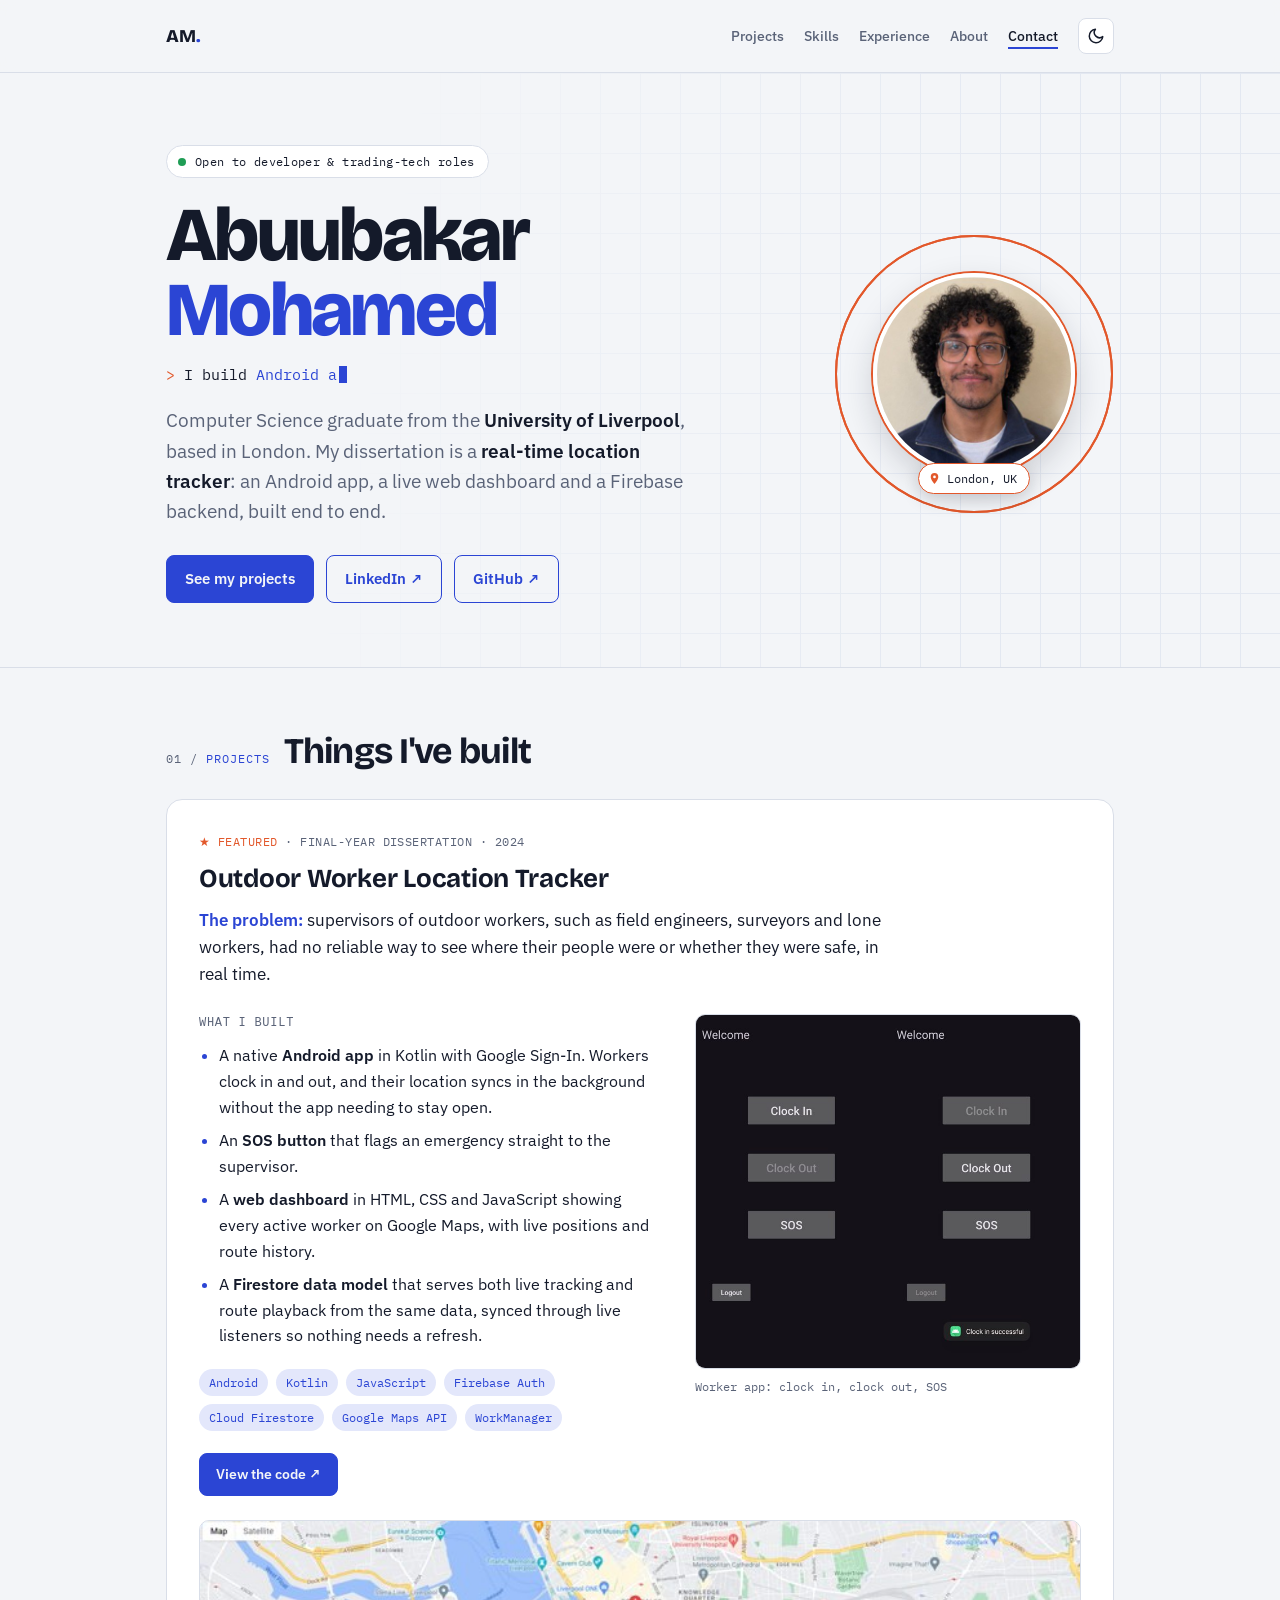
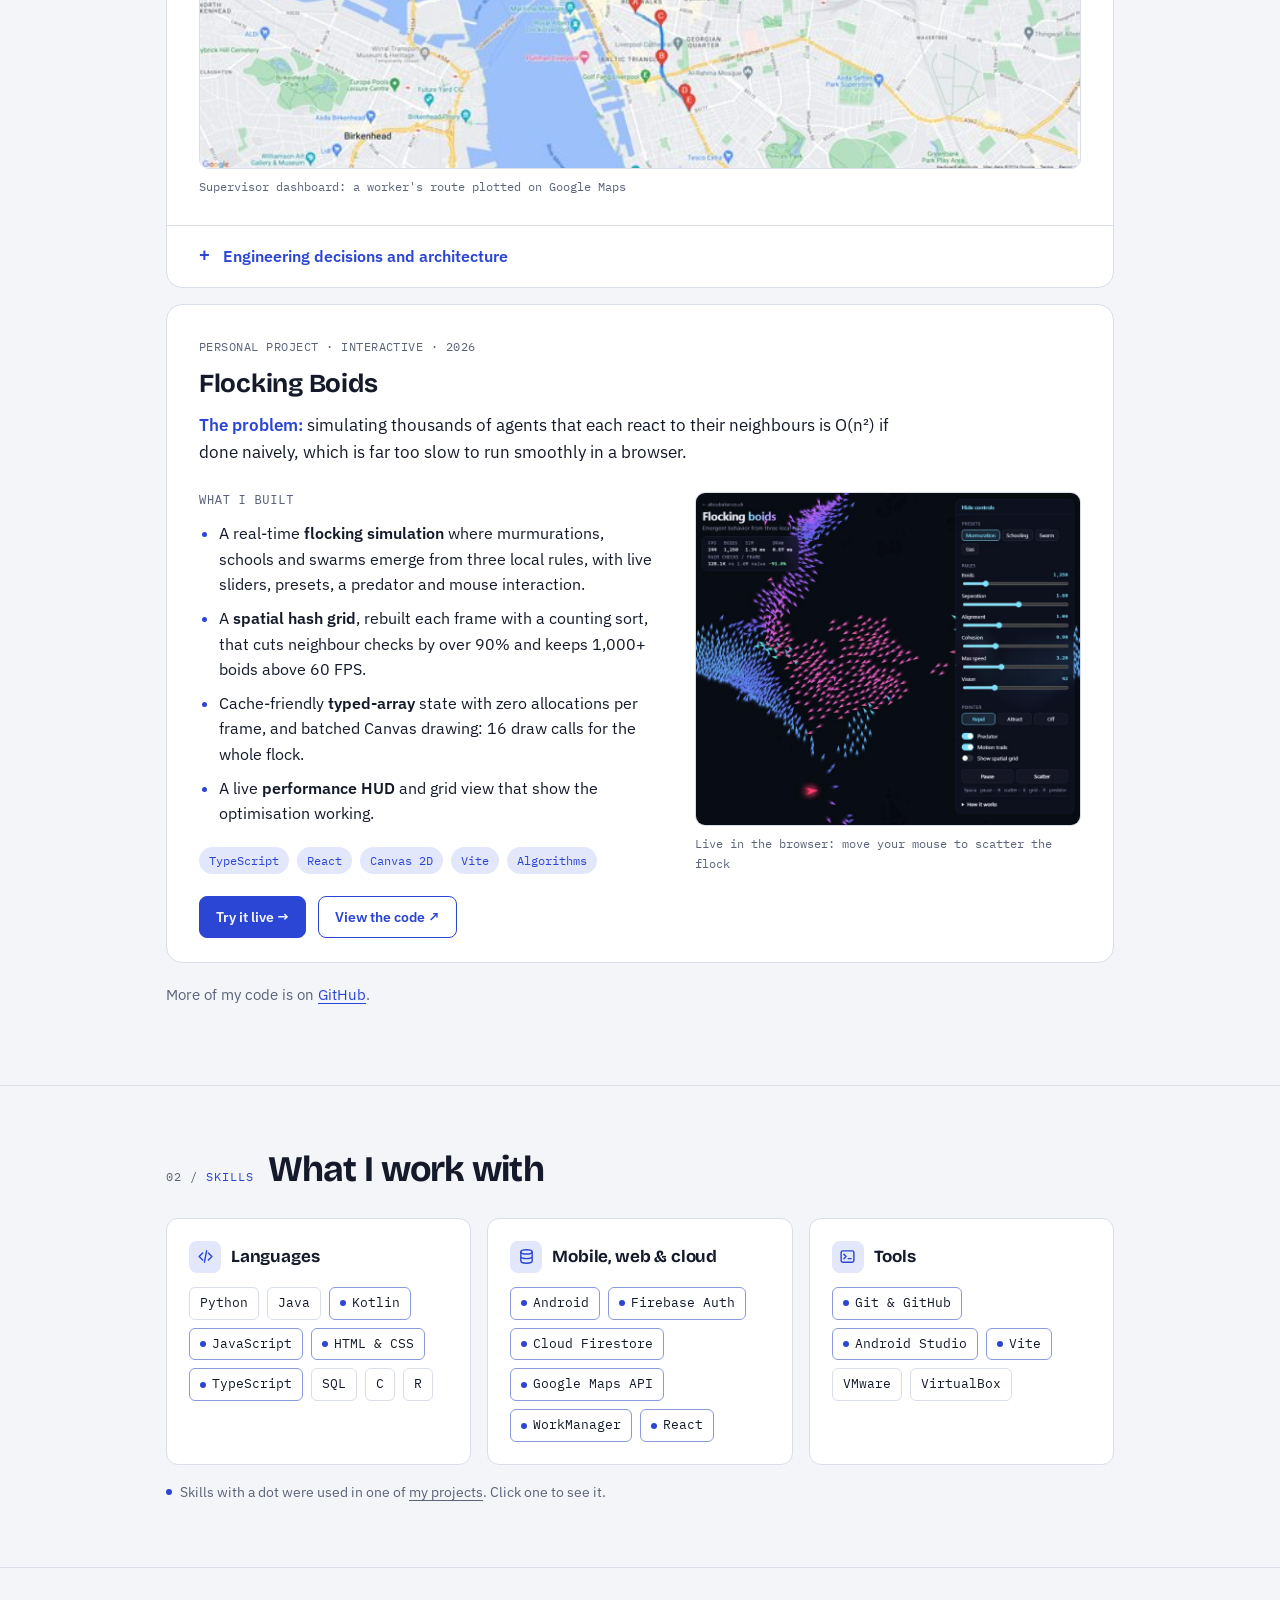
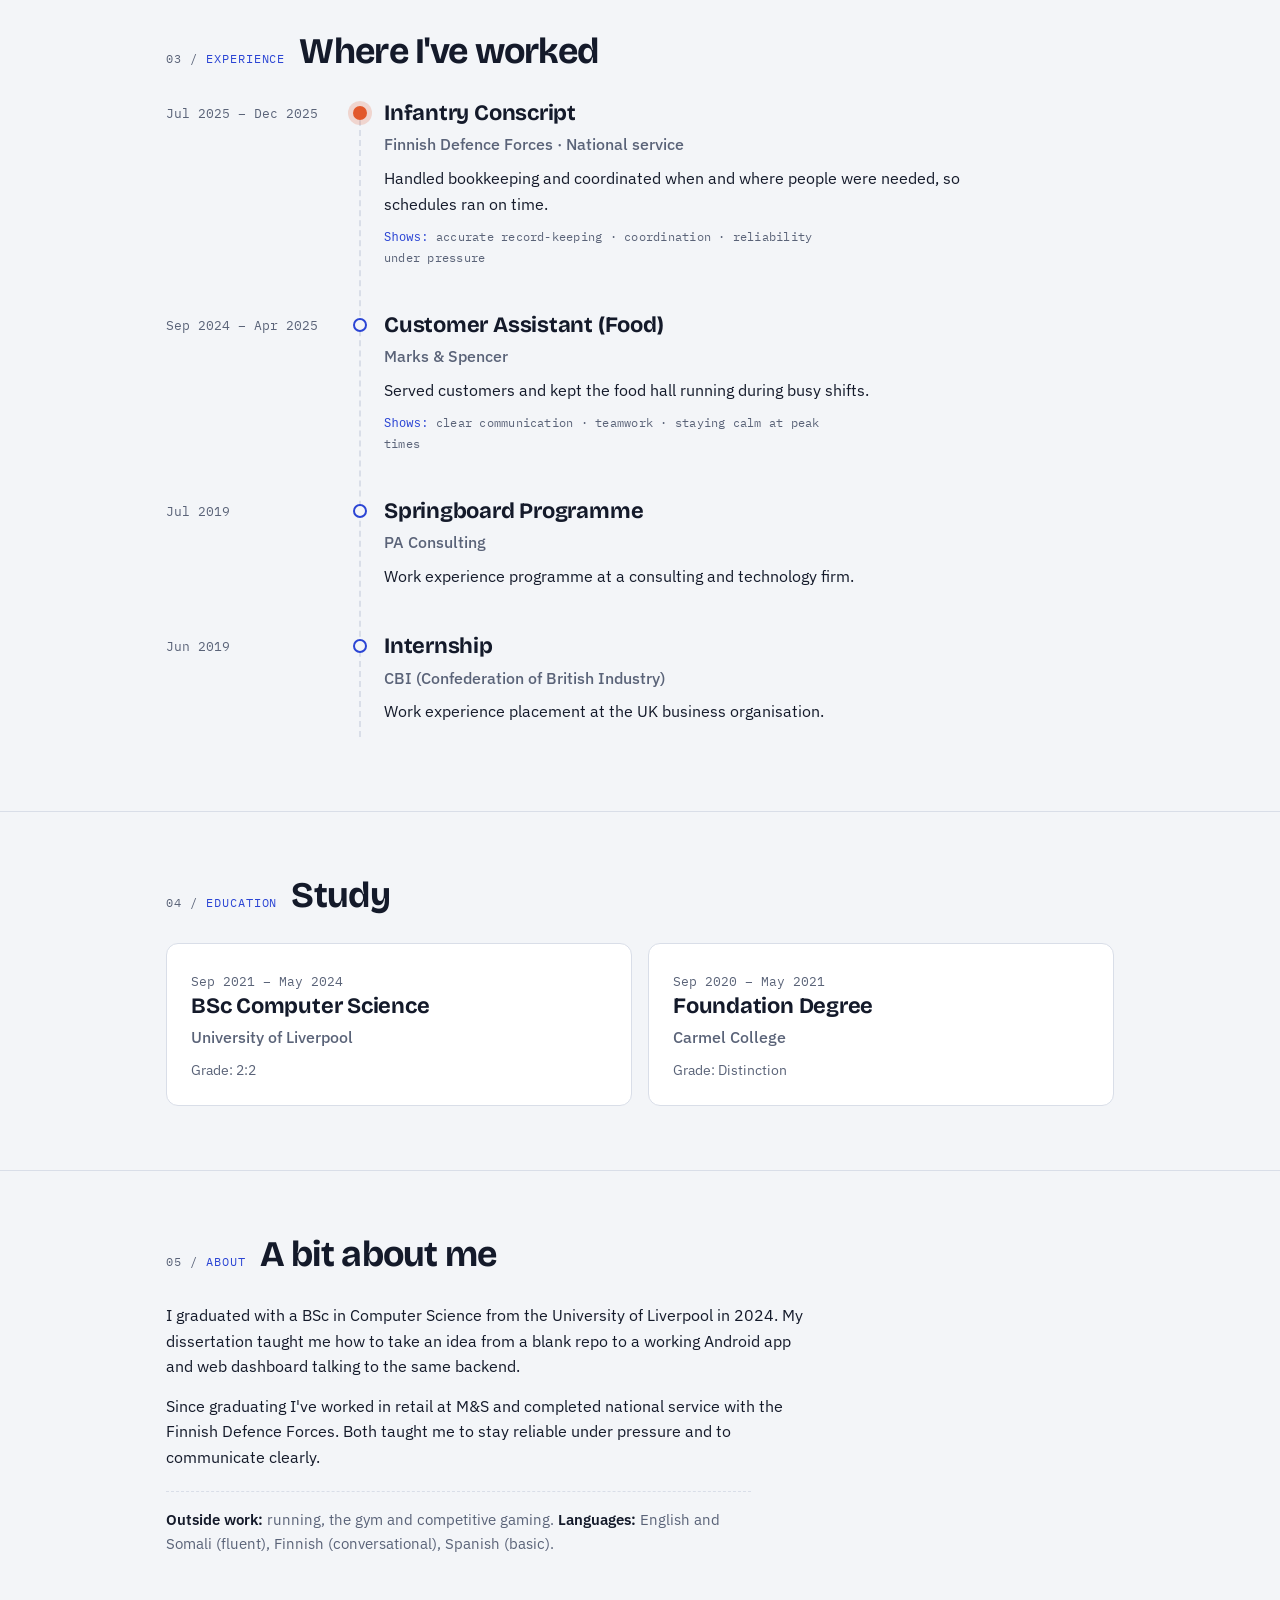
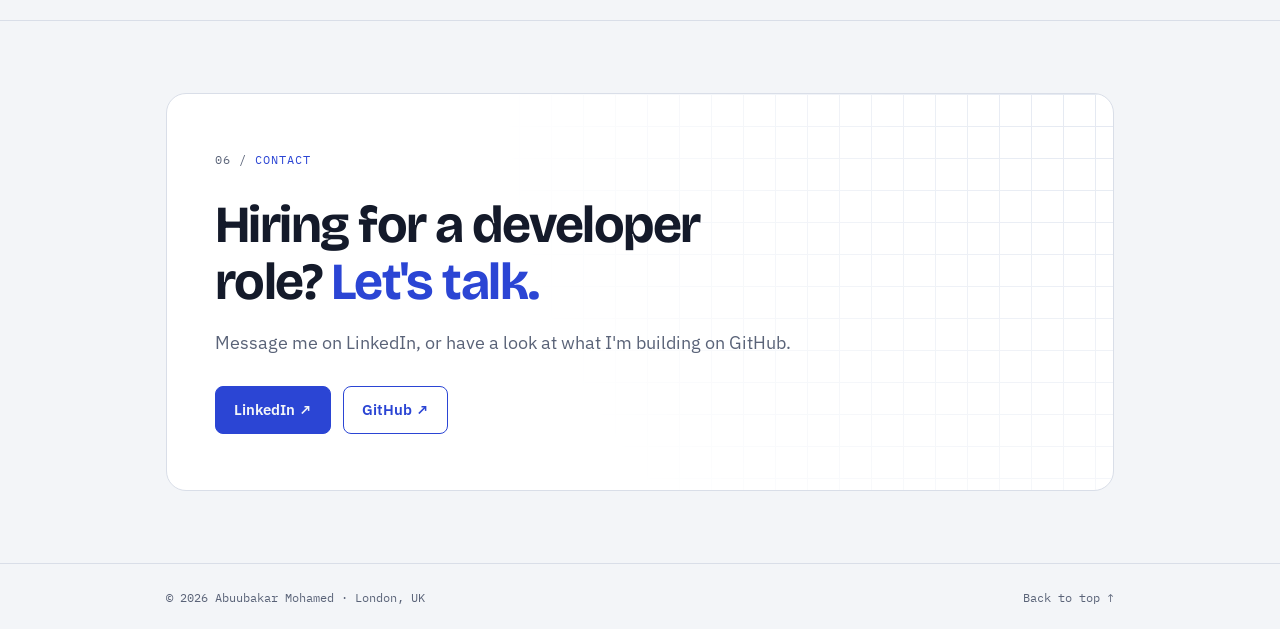
==== commit 13c2dde3: "Add Flocking Boids project with live demo - boids/: built React + TypeScript simulation, served at /" ====
--- a/index.html
+++ b/index.html
@@ -438,6 +438,36 @@
           </details>
         </article>
 
+        <article class="pcard featured spot reveal" id="flocking-boids">
+          <div class="pc-head">
+            <div class="meta">Personal project · Interactive · 2026</div>
+            <h3>Flocking Boids</h3>
+            <p class="problem"><strong>The problem:</strong> simulating thousands of agents that each react to their neighbours is O(n²) if done naively, which is far too slow to run smoothly in a browser.</p>
+          </div>
+          <div class="pc-grid">
+            <div>
+              <p class="label">What I built</p>
+              <ul class="built">
+                <li>A real-time <b>flocking simulation</b> where murmurations, schools and swarms emerge from three local rules, with live sliders, presets, a predator and mouse interaction.</li>
+                <li>A <b>spatial hash grid</b>, rebuilt each frame with a counting sort, that cuts neighbour checks by over 90% and keeps 1,000+ boids above 60 FPS.</li>
+                <li>Cache-friendly <b>typed-array</b> state with zero allocations per frame, and batched Canvas drawing: 16 draw calls for the whole flock.</li>
+                <li>A live <b>performance HUD</b> and grid view that show the optimisation working.</li>
+              </ul>
+              <div class="chips" aria-label="Tech stack">
+                <span class="chip">TypeScript</span><span class="chip">React</span><span class="chip">Canvas 2D</span><span class="chip">Vite</span><span class="chip">Algorithms</span>
+              </div>
+              <div class="pactions">
+                <a class="btn primary" href="boids/">Try it live →</a>
+                <a class="btn ghost" href="https://github.com/AbuubakarMohamed/flocking-boids" target="_blank" rel="noopener">View the code ↗</a>
+              </div>
+            </div>
+            <figure class="shot">
+              <a href="boids/"><img src="images/flocking-boids.jpg" alt="Flocking simulation: hundreds of coloured arrow-shaped boids moving in flocks, with a live stats panel and sliders for separation, alignment and cohesion" width="800" height="692" loading="lazy"></a>
+              <figcaption>Live in the browser: move your mouse to scatter the flock</figcaption>
+            </figure>
+          </div>
+        </article>
+
         <!-- TEMPLATE: copy from here to the closing </article>, paste it above this comment, then fill it in.
         <article class="pcard spot reveal" id="project-name">
           <div class="pc-head">
@@ -478,6 +508,7 @@
             <li><a class="used" href="#location-tracker" title="Used in the Location Tracker">Kotlin</a></li>
             <li><a class="used" href="#location-tracker" title="Used in the Location Tracker">JavaScript</a></li>
             <li><a class="used" href="#location-tracker" title="Used in the Location Tracker">HTML &amp; CSS</a></li>
+            <li><a class="used" href="#flocking-boids" title="Used in Flocking Boids">TypeScript</a></li>
             <li><span>SQL</span></li>
             <li><span>C</span></li>
             <li><span>R</span></li>
@@ -491,6 +522,7 @@
             <li><a class="used" href="#location-tracker" title="Used in the Location Tracker">Cloud Firestore</a></li>
             <li><a class="used" href="#location-tracker" title="Used in the Location Tracker">Google Maps API</a></li>
             <li><a class="used" href="#location-tracker" title="Used in the Location Tracker">WorkManager</a></li>
+            <li><a class="used" href="#flocking-boids" title="Used in Flocking Boids">React</a></li>
           </ul>
         </div>
         <div class="skill-group spot reveal">
@@ -498,12 +530,13 @@
           <ul>
             <li><a class="used" href="#location-tracker" title="Used in the Location Tracker">Git &amp; GitHub</a></li>
             <li><a class="used" href="#location-tracker" title="Used in the Location Tracker">Android Studio</a></li>
+            <li><a class="used" href="#flocking-boids" title="Used in Flocking Boids">Vite</a></li>
             <li><span>VMware</span></li>
             <li><span>VirtualBox</span></li>
           </ul>
         </div>
       </div>
-      <p class="legend"><i aria-hidden="true"></i>Skills with a dot were used in <a href="#location-tracker">my Location Tracker project</a>. Click one to see it.</p>
+      <p class="legend"><i aria-hidden="true"></i>Skills with a dot were used in one of <a href="#projects">my projects</a>. Click one to see it.</p>
     </div>
   </section>
 
@@ -677,8 +710,8 @@
     reveals.forEach(function (el) { el.classList.add("in"); });
   }
   // Skill links jump to the project; make sure it's visible when they land.
-  document.querySelectorAll('a[href="#location-tracker"]').forEach(function (a) {
-    a.addEventListener("click", function () { var t = document.getElementById("location-tracker"); if (t) t.classList.add("in"); });
+  document.querySelectorAll("a.used").forEach(function (a) {
+    a.addEventListener("click", function () { var t = document.getElementById(a.getAttribute("href").slice(1)); if (t) t.classList.add("in"); });
   });
 
   /* ---------- Highlight the nav link for the section on screen ---------- */
